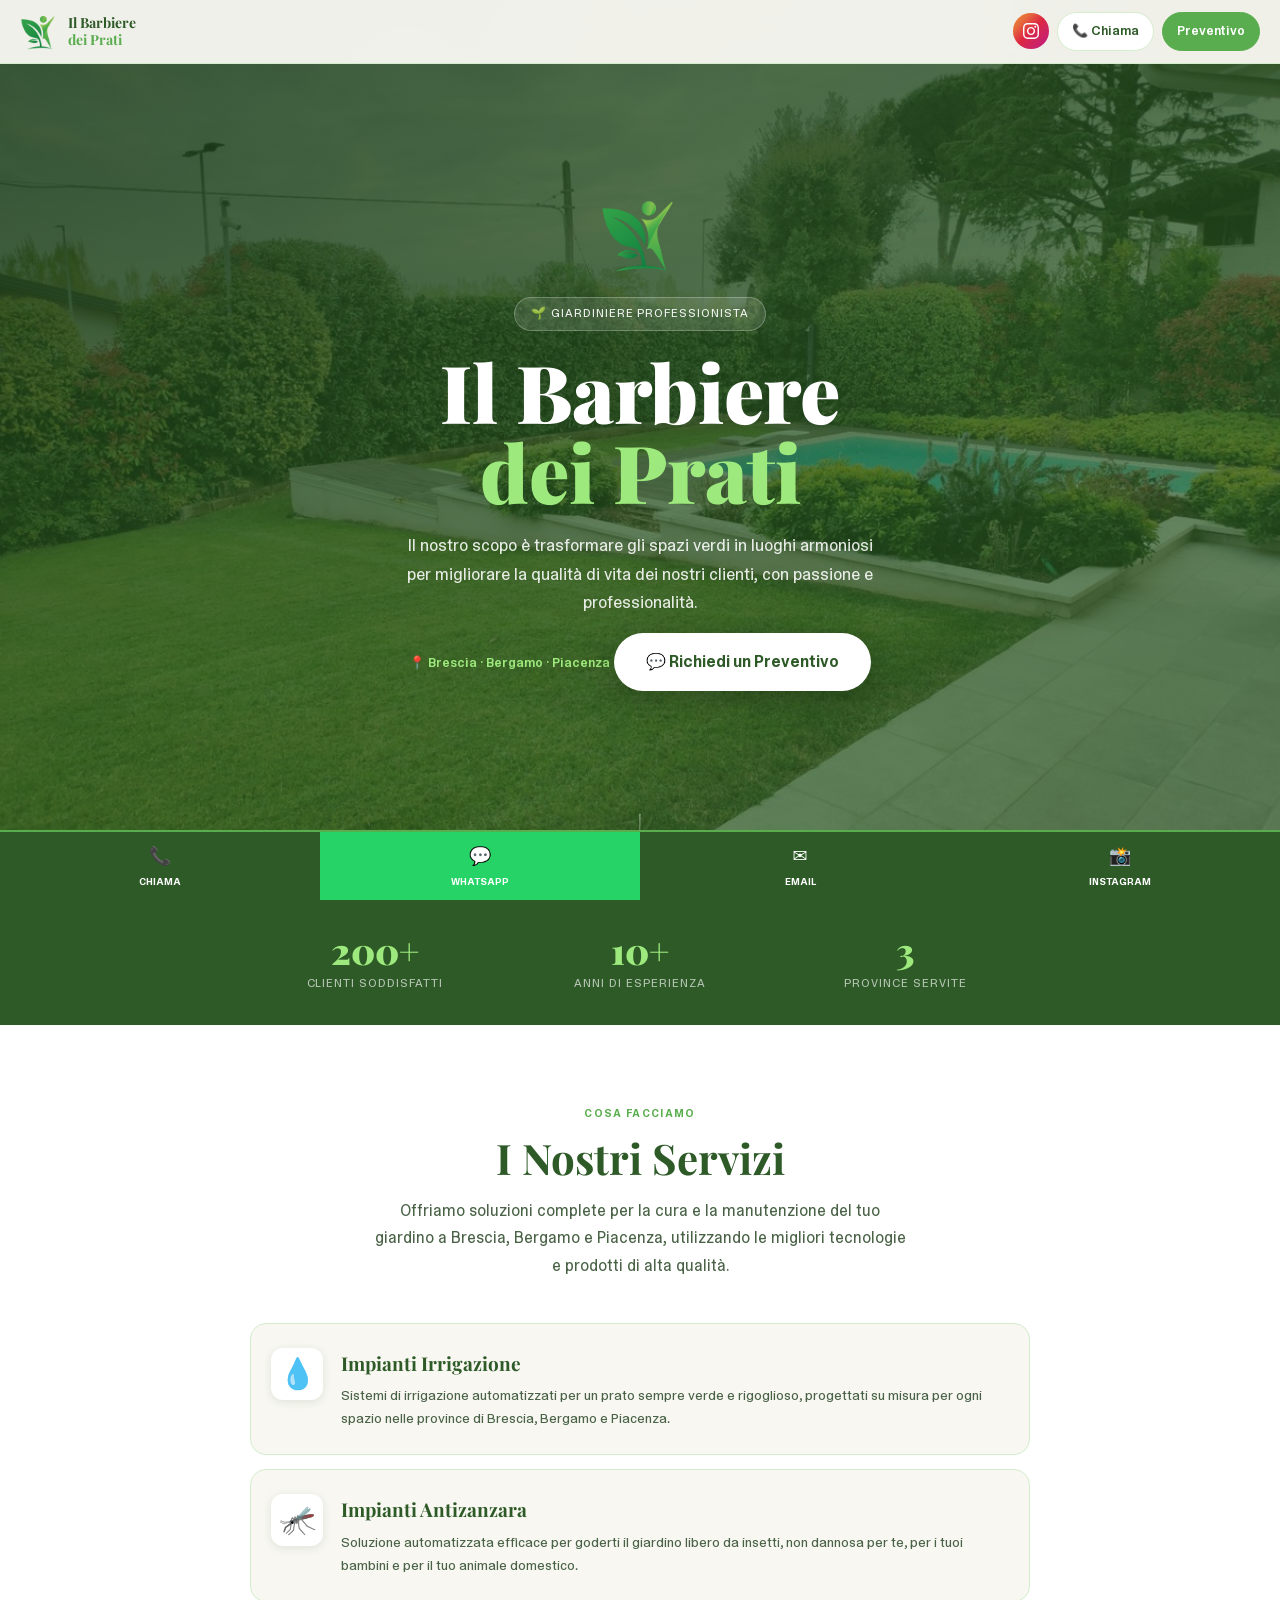
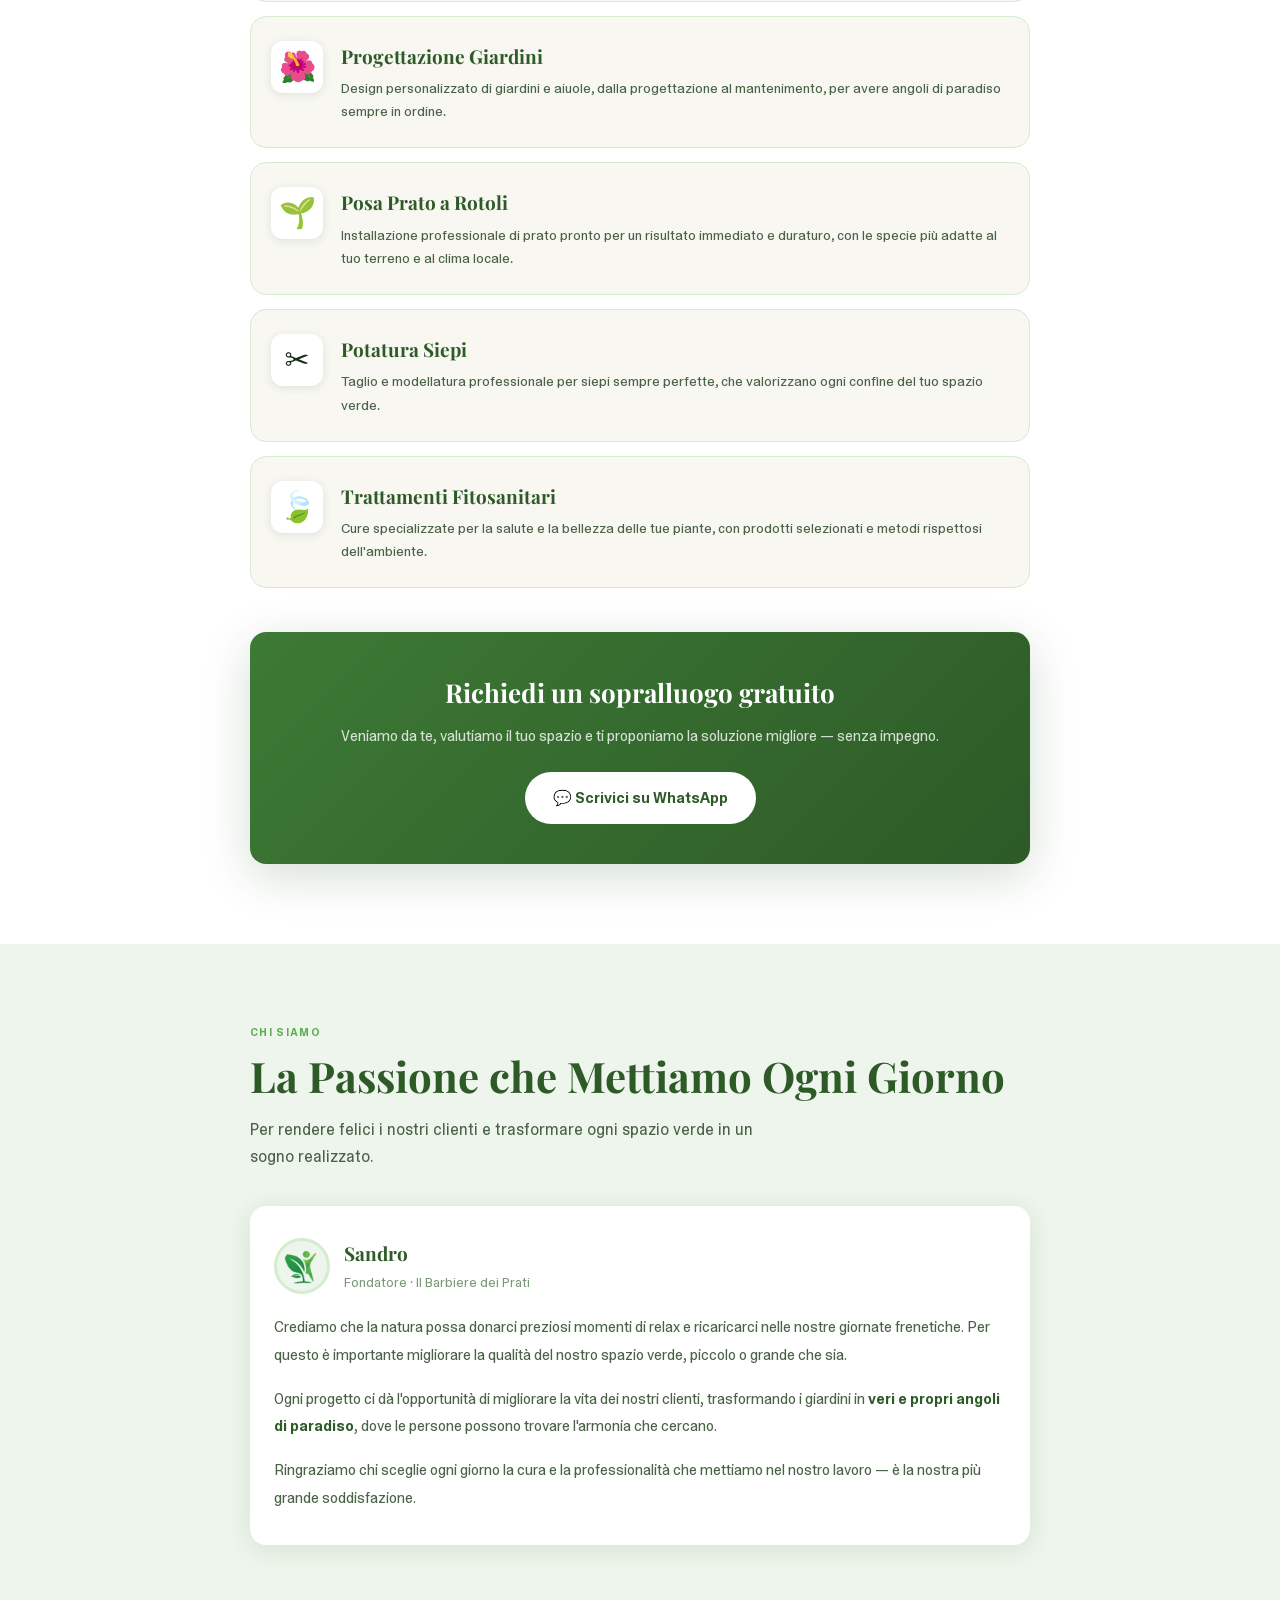
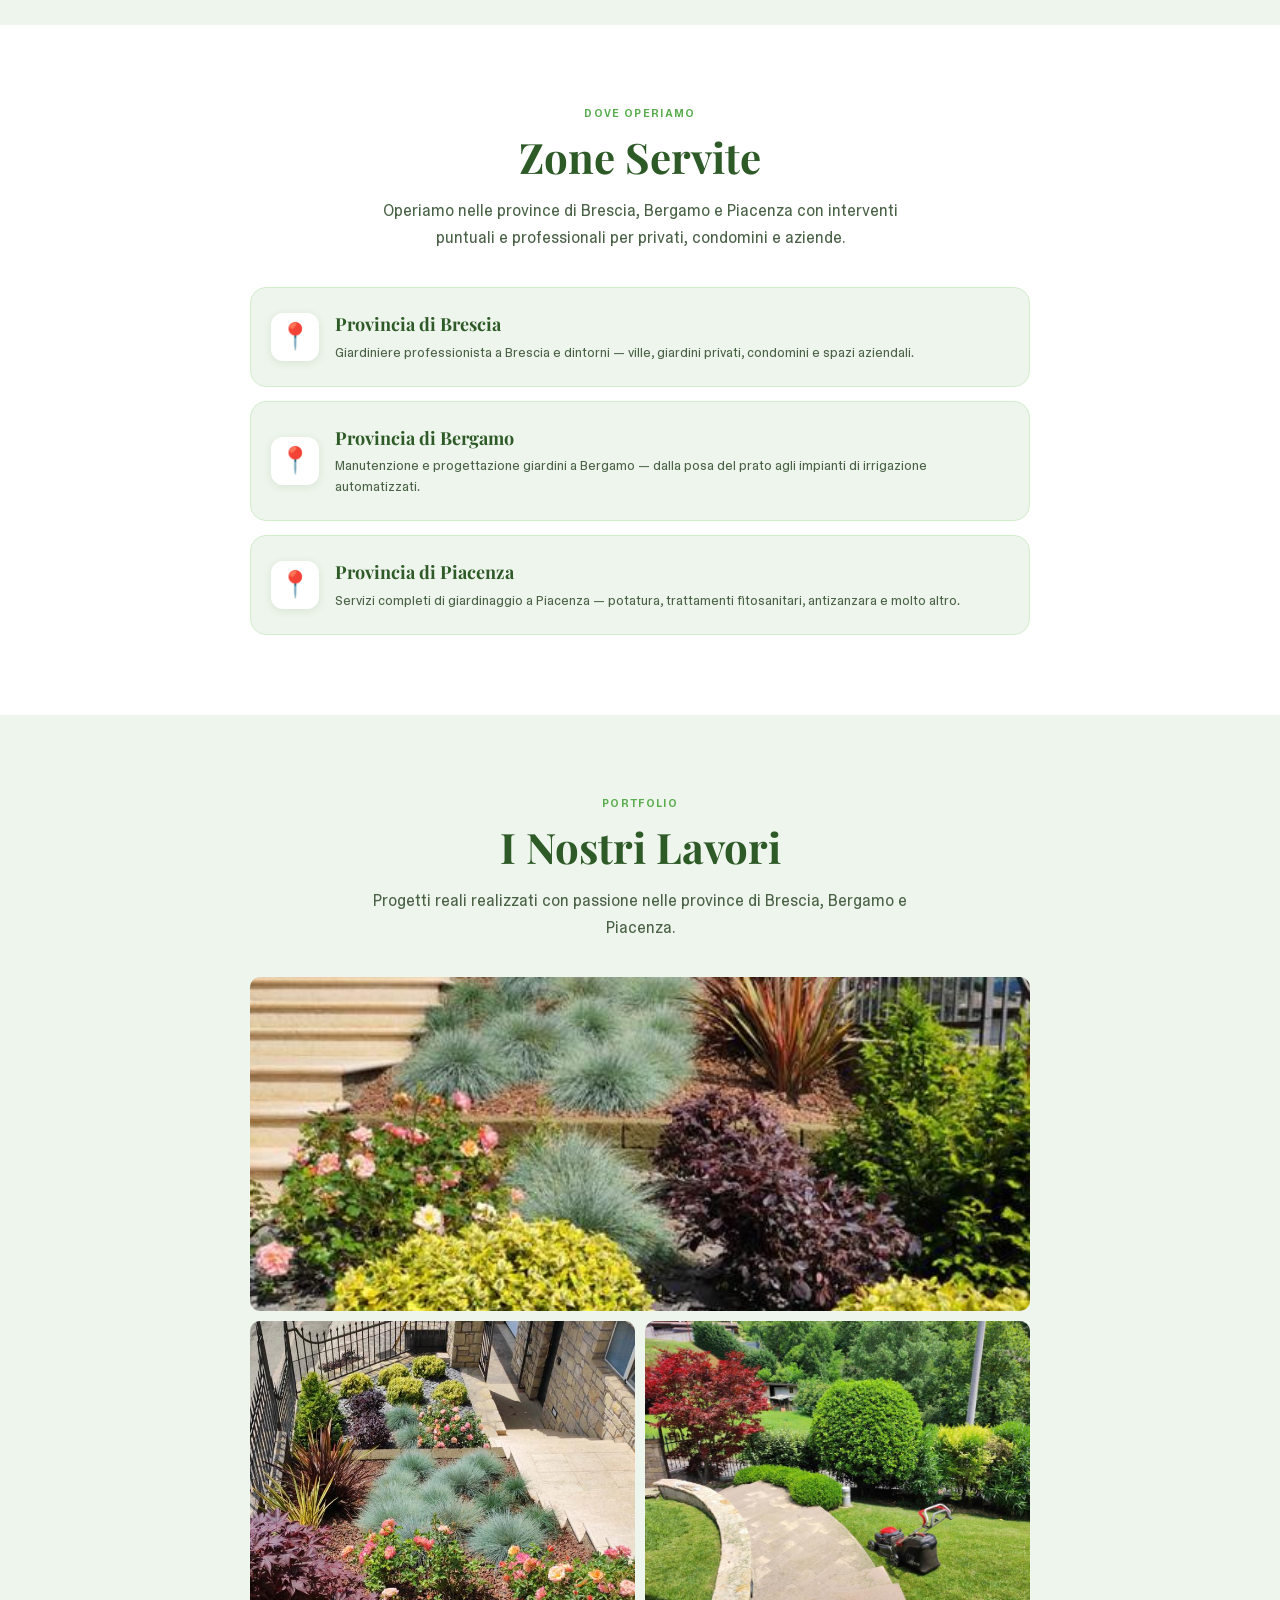
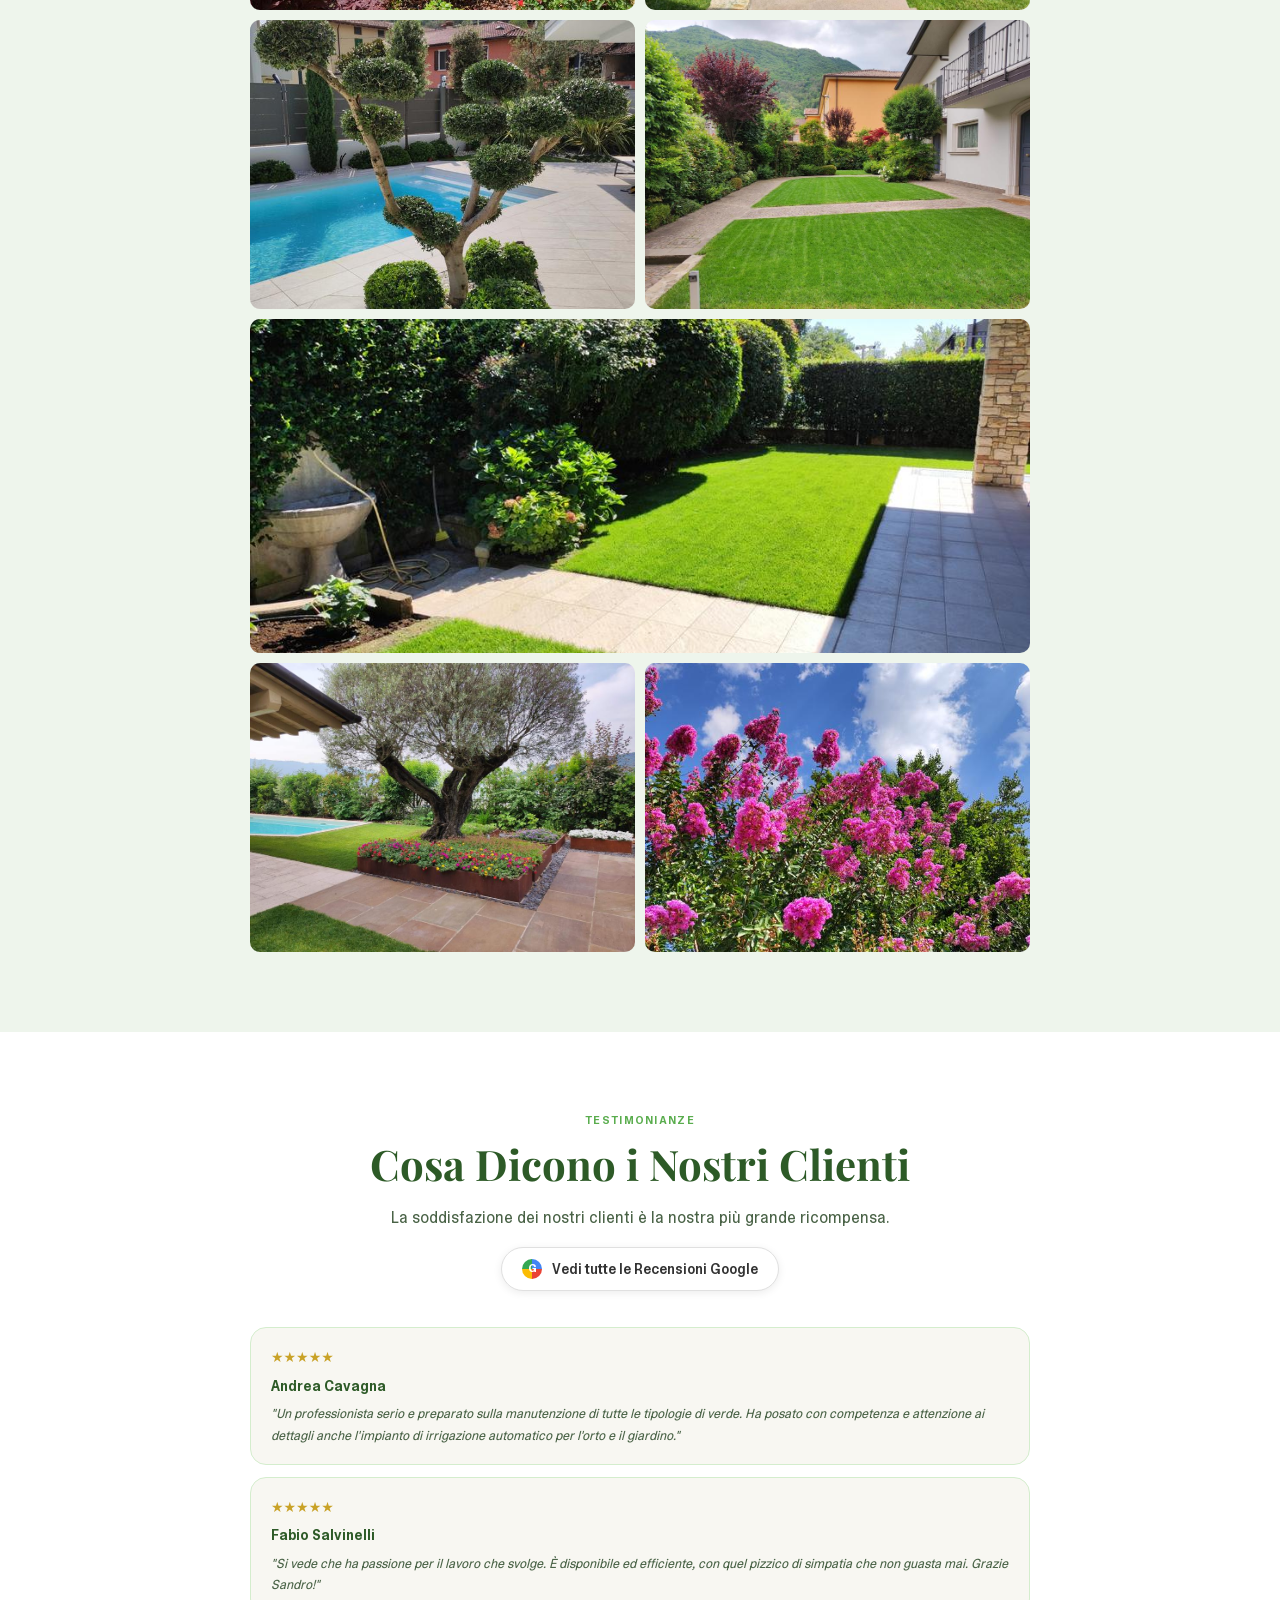
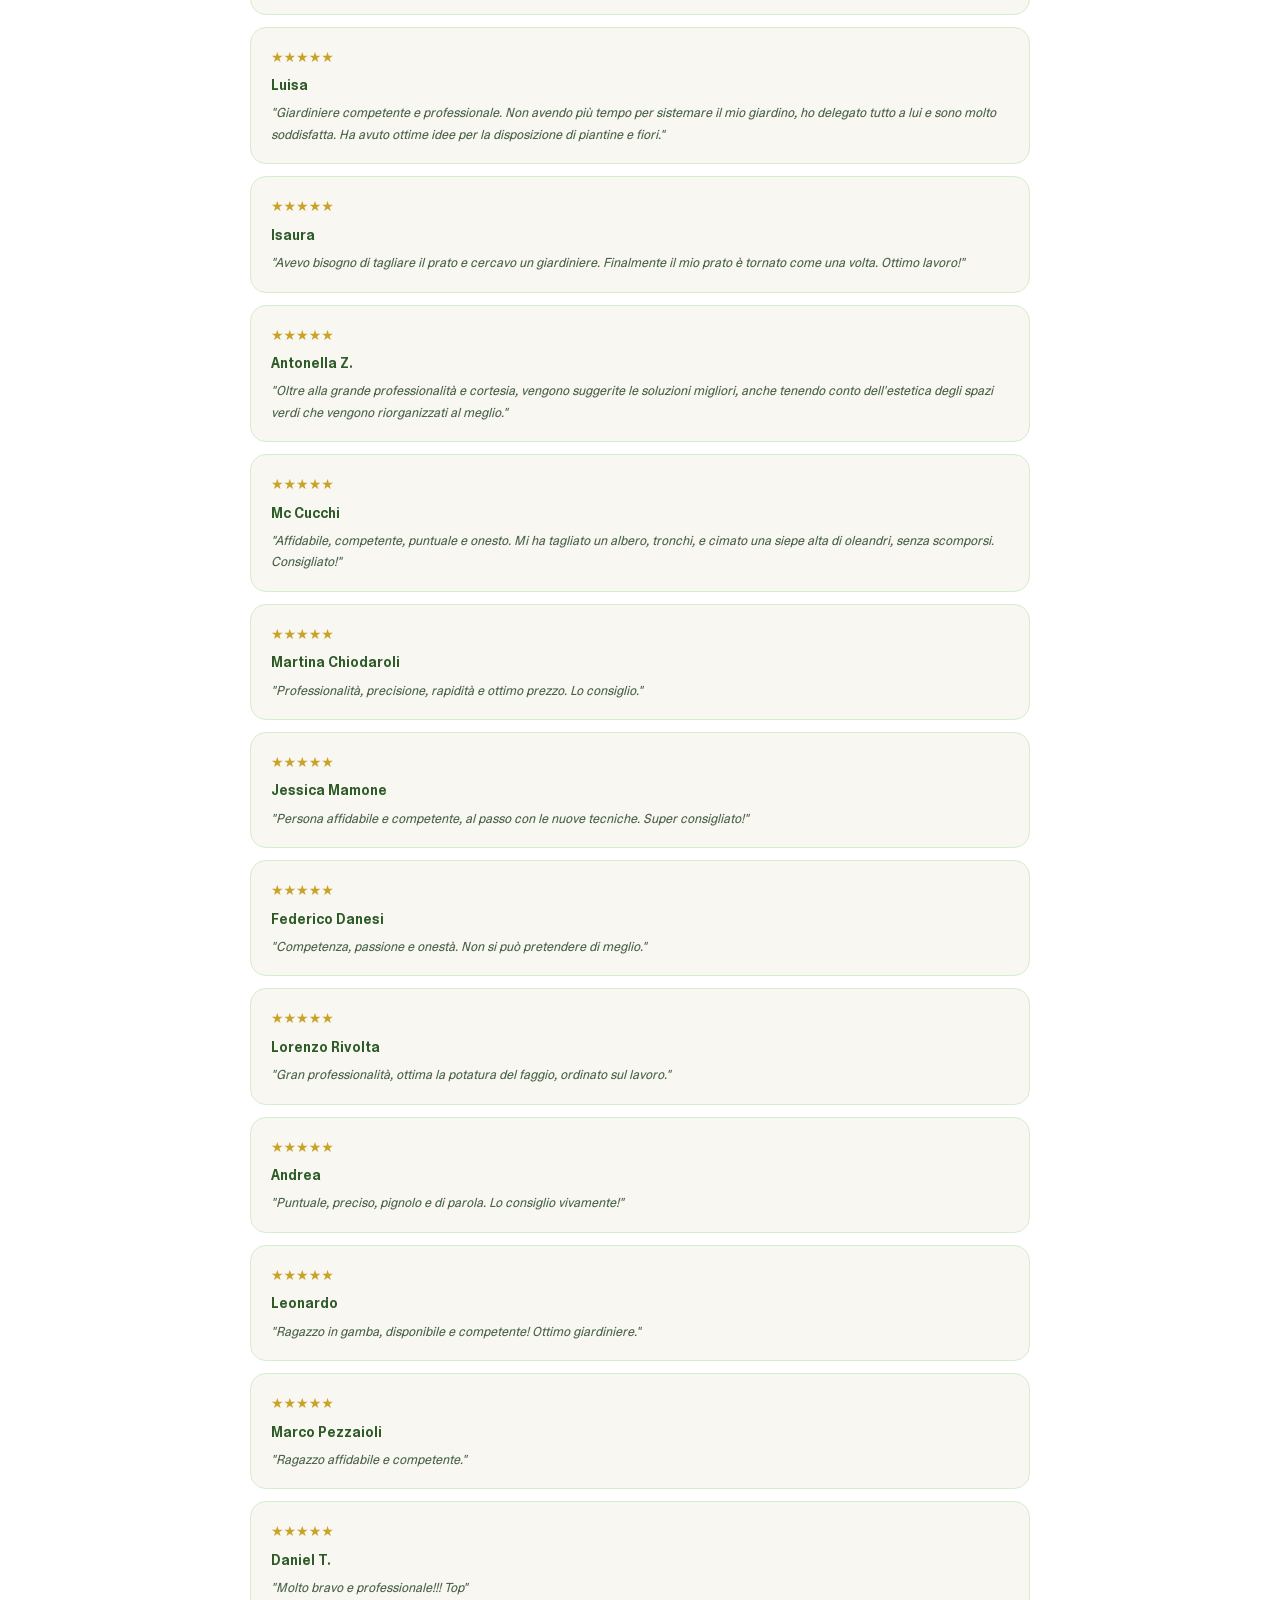
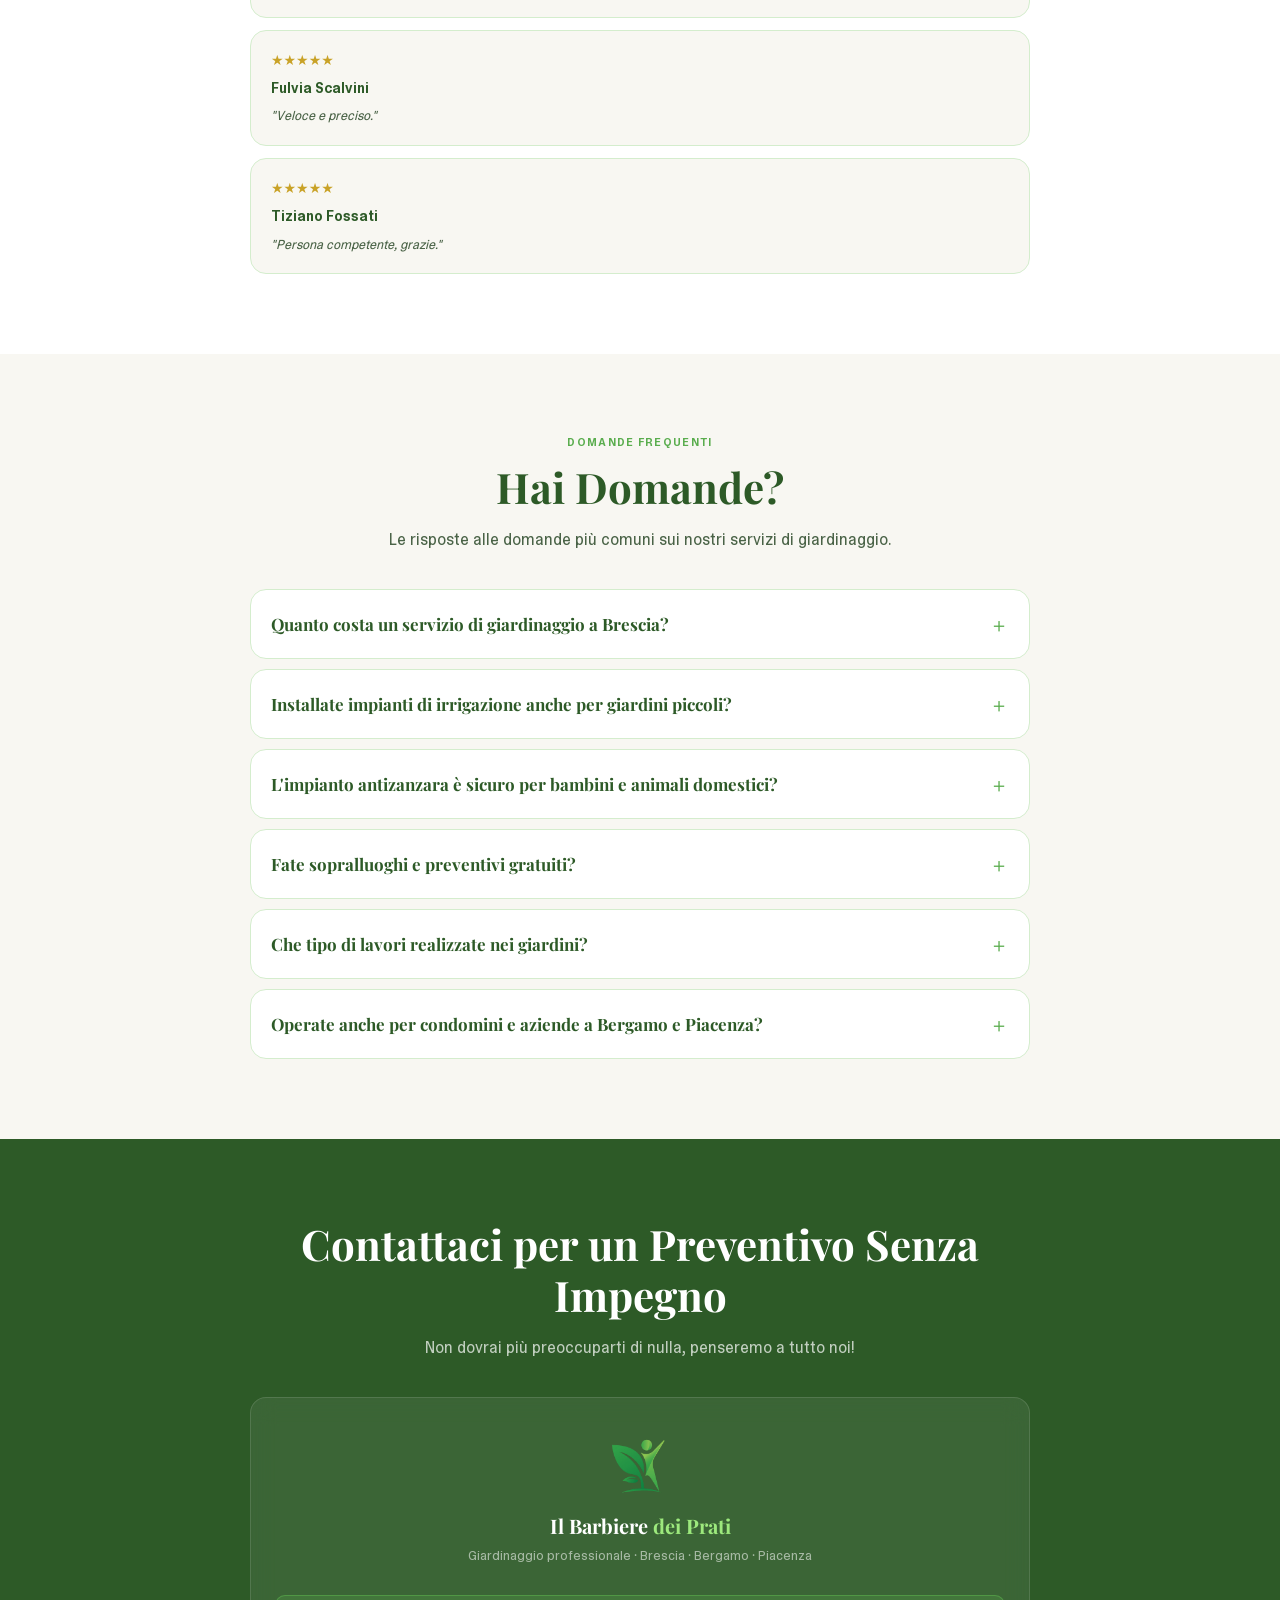
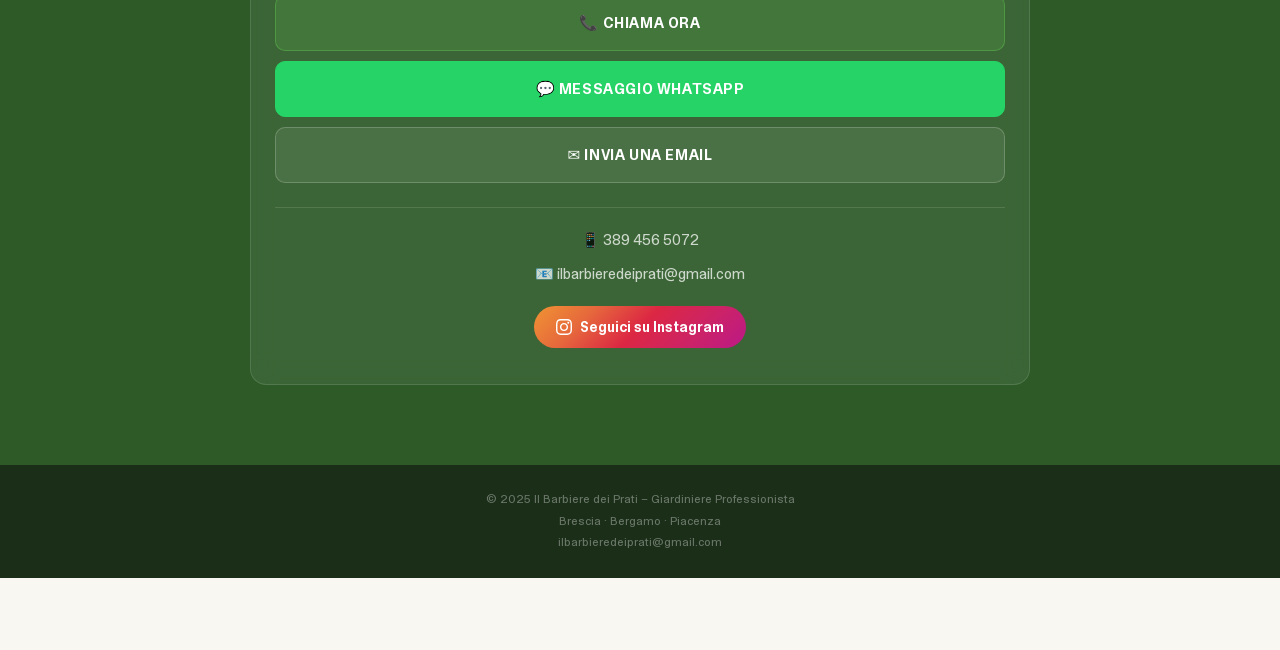
==== index.html @ a0f5371a "Fix: logo Sandro, gallery lazy load, FAQ prato a rotoli" ====
<!DOCTYPE html>
<html lang="it">
<head>
<meta charset="UTF-8"/>
<meta name="viewport" content="width=device-width,initial-scale=1.0"/>
<title>Il Barbiere dei Prati – Giardiniere Professionista Brescia, Bergamo, Piacenza</title>
<meta name="description" content="Giardiniere professionista a Brescia, Bergamo e Piacenza. Impianti irrigazione automatizzati, antizanzara, posa prato a rotoli, progettazione giardini, potatura siepi. Preventivo gratuito."/>
<meta name="robots" content="index,follow"/>
<link rel="canonical" href="https://www.ilbarbieredeiprati.it/"/>

<!-- Open Graph -->
<meta property="og:type" content="website"/>
<meta property="og:url" content="https://www.ilbarbieredeiprati.it/"/>
<meta property="og:title" content="Il Barbiere dei Prati – Giardiniere Professionista Brescia"/>
<meta property="og:description" content="Giardiniere professionista a Brescia, Bergamo e Piacenza. Impianti irrigazione, antizanzara, progettazione giardini, posa prato a rotoli, potatura siepi. Preventivo gratuito."/>
<meta property="og:image" content="https://www.ilbarbieredeiprati.it/images/hero-bg.jpg"/>
<meta property="og:image:width" content="1200"/>
<meta property="og:image:height" content="900"/>
<meta property="og:image:alt" content="Giardino curato da Il Barbiere dei Prati"/>
<meta property="og:locale" content="it_IT"/>
<meta property="og:site_name" content="Il Barbiere dei Prati"/>

<!-- Twitter Card -->
<meta name="twitter:card" content="summary_large_image"/>
<meta name="twitter:title" content="Il Barbiere dei Prati – Giardiniere Professionista Brescia"/>
<meta name="twitter:description" content="Giardiniere professionista a Brescia, Bergamo e Piacenza. Impianti irrigazione, antizanzara, progettazione giardini."/>
<meta name="twitter:image" content="https://www.ilbarbieredeiprati.it/images/hero-bg.jpg"/>

<!-- Structured Data: LocalBusiness + FAQPage -->
<script type="application/ld+json">
{
  "@context": "https://schema.org",
  "@graph": [
    {
      "@type": ["LandscapingBusiness", "LocalBusiness"],
      "@id": "https://www.ilbarbieredeiprati.it/#business",
      "name": "Il Barbiere dei Prati",
      "alternateName": "Giardiniere Professionista Brescia Bergamo Piacenza",
      "disambiguatingDescription": "Azienda di giardinaggio professionale. Il nome 'Il Barbiere dei Prati' è un gioco di parole: come un barbiere cura i capelli, Sandro cura prati e giardini. Non è un salone da barba o parrucchiere.",
      "description": "Giardiniere professionista a Brescia, Bergamo e Piacenza. Specializzati in impianti di irrigazione automatizzati, sistemi antizanzara, progettazione giardini, posa prato a rotoli, potatura siepi e trattamenti fitosanitari. Oltre 10 anni di esperienza, 200+ clienti soddisfatti.",
      "url": "https://www.ilbarbieredeiprati.it",
      "telephone": "+393894565072",
      "email": "ilbarbieredeiprati@gmail.com",
      "image": "https://www.ilbarbieredeiprati.it/images/hero-bg.jpg",
      "logo": "https://www.ilbarbieredeiprati.it/images/logo-barbiere.png",
      "priceRange": "€€",
      "founder": {
        "@type": "Person",
        "name": "Sandro"
      },
      "address": {
        "@type": "PostalAddress",
        "addressLocality": "Brescia",
        "addressRegion": "BS",
        "addressCountry": "IT"
      },
      "geo": {
        "@type": "GeoCoordinates",
        "latitude": "45.5416",
        "longitude": "10.2118"
      },
      "areaServed": [
        { "@type": "AdministrativeArea", "name": "Provincia di Brescia" },
        { "@type": "AdministrativeArea", "name": "Provincia di Bergamo" },
        { "@type": "AdministrativeArea", "name": "Provincia di Piacenza" }
      ],
      "openingHoursSpecification": [
        {
          "@type": "OpeningHoursSpecification",
          "dayOfWeek": ["Monday","Tuesday","Wednesday","Thursday","Friday"],
          "opens": "08:00",
          "closes": "18:00"
        },
        {
          "@type": "OpeningHoursSpecification",
          "dayOfWeek": ["Saturday"],
          "opens": "08:00",
          "closes": "13:00"
        }
      ],
      "hasOfferCatalog": {
        "@type": "OfferCatalog",
        "name": "Servizi di Giardinaggio",
        "itemListElement": [
          { "@type": "Offer", "itemOffered": { "@type": "Service", "name": "Impianti di Irrigazione Automatizzati", "description": "Sistemi di irrigazione automatizzati progettati su misura per ogni spazio, per un prato sempre verde e rigoglioso." } },
          { "@type": "Offer", "itemOffered": { "@type": "Service", "name": "Impianti Antizanzara", "description": "Sistemi automatizzati per eliminare le zanzare dal giardino, sicuri per bambini e animali domestici." } },
          { "@type": "Offer", "itemOffered": { "@type": "Service", "name": "Progettazione Giardini", "description": "Design personalizzato di giardini e aiuole, dalla progettazione al mantenimento." } },
          { "@type": "Offer", "itemOffered": { "@type": "Service", "name": "Posa Prato a Rotoli", "description": "Installazione professionale di prato pronto per un risultato immediato e duraturo." } },
          { "@type": "Offer", "itemOffered": { "@type": "Service", "name": "Potatura Siepi", "description": "Taglio e modellatura professionale per siepi sempre perfette che valorizzano il giardino." } },
          { "@type": "Offer", "itemOffered": { "@type": "Service", "name": "Trattamenti Fitosanitari", "description": "Cure specializzate per la salute delle piante con prodotti rispettosi dell'ambiente." } }
        ]
      },
      "aggregateRating": {
        "@type": "AggregateRating",
        "ratingValue": "5",
        "reviewCount": "16",
        "bestRating": "5",
        "worstRating": "1"
      },
      "review": [
        { "@type": "Review", "author": { "@type": "Person", "name": "Andrea Cavagna" }, "reviewRating": { "@type": "Rating", "ratingValue": "5", "bestRating": "5" }, "reviewBody": "Un professionista serio e preparato sulla manutenzione di tutte le tipologie di verde. Ha posato con competenza e attenzione ai dettagli anche l'impianto di irrigazione automatico per l'orto e il giardino." },
        { "@type": "Review", "author": { "@type": "Person", "name": "Fabio Salvinelli" }, "reviewRating": { "@type": "Rating", "ratingValue": "5", "bestRating": "5" }, "reviewBody": "Si vede che ha passione per il lavoro che svolge. È disponibile ed efficiente, con quel pizzico di simpatia che non guasta mai." },
        { "@type": "Review", "author": { "@type": "Person", "name": "Luisa" }, "reviewRating": { "@type": "Rating", "ratingValue": "5", "bestRating": "5" }, "reviewBody": "Giardiniere competente e professionale. Non avendo più tempo per sistemare il mio giardino, ho delegato tutto a lui e sono molto soddisfatta." }
      ],
      "sameAs": [
        "https://www.instagram.com/il_barbiere_dei_prati"
      ]
    },
    {
      "@type": "FAQPage",
      "mainEntity": [
        {
          "@type": "Question",
          "name": "Quanto costa un servizio di giardinaggio a Brescia?",
          "acceptedAnswer": {
            "@type": "Answer",
            "text": "Il costo dipende dal tipo di intervento e dalla dimensione dello spazio. Offriamo sempre un sopralluogo gratuito per valutare il progetto e fornire un preventivo personalizzato senza impegno. Contattateci al 389 456 5072 o su WhatsApp."
          }
        },
        {
          "@type": "Question",
          "name": "Installate impianti di irrigazione anche per giardini piccoli?",
          "acceptedAnswer": {
            "@type": "Answer",
            "text": "Sì, progettiamo impianti di irrigazione automatizzati su misura per ogni tipo di spazio, dai piccoli giardini domestici alle grandi proprietà aziendali, nelle province di Brescia, Bergamo e Piacenza."
          }
        },
        {
          "@type": "Question",
          "name": "L'impianto antizanzara è sicuro per bambini e animali domestici?",
          "acceptedAnswer": {
            "@type": "Answer",
            "text": "Assolutamente sì. Il nostro impianto antizanzara utilizza prodotti specificamente formulati per essere non nocivi per persone, bambini e animali domestici, garantendo un giardino protetto in totale sicurezza."
          }
        },
        {
          "@type": "Question",
          "name": "Fate sopralluoghi e preventivi gratuiti?",
          "acceptedAnswer": {
            "@type": "Answer",
            "text": "Sì, offriamo sopralluoghi e preventivi gratuiti senza impegno in tutte le zone che serviamo: provincia di Brescia, Bergamo e Piacenza. Contattateci su WhatsApp al 389 456 5072 o per email a ilbarbieredeiprati@gmail.com."
          }
        },
        {
          "@type": "Question",
          "name": "Che tipo di lavori realizzate nei giardini?",
          "acceptedAnswer": {
            "@type": "Answer",
            "text": "Copriamo l'intero ciclo di vita del giardino: dalla progettazione e posa del prato a rotoli, all'installazione di impianti di irrigazione automatizzati e sistemi antizanzara, fino alla manutenzione ordinaria con potatura siepi e trattamenti fitosanitari. Ogni intervento è personalizzato e seguito direttamente da Sandro, che garantisce standard di qualità elevati in ogni fase del lavoro."
          }
        },
        {
          "@type": "Question",
          "name": "Operate anche per condomini e aziende a Bergamo e Piacenza?",
          "acceptedAnswer": {
            "@type": "Answer",
            "text": "Sì, offriamo servizi di manutenzione del verde per privati, condomini, ville e aziende nelle province di Brescia, Bergamo e Piacenza. Contattaci per un preventivo personalizzato e gratuito."
          }
        }
      ]
    }
  ]
}
</script>

<!-- Preload hero image for faster LCP -->
<link rel="preload" as="image" href="images/hero-bg.jpg"/>

<link rel="preconnect" href="https://fonts.googleapis.com"/>
<link href="https://fonts.googleapis.com/css2?family=Playfair+Display:wght@700;900&display=swap" rel="stylesheet"/>
<style>
@font-face{font-family:'Camera';src:url('fonts/CameraPlainVariable.woff2') format('woff2');font-weight:100 900;font-style:normal;font-display:swap}
*,*::before,*::after{box-sizing:border-box;margin:0;padding:0}
:root{--gd:#2d5a27;--gm:#3d7a35;--gl:#5aad4e;--gp:#eef5ec;--gmt:#d4edcd;--cream:#f8f7f2;--td:#1a2e18;--tm:#4a6347;--tl:#7a9977;--gold:#c9a227;--w:#ffffff;--sh:0 4px 24px rgba(45,90,39,.12);--shl:0 12px 48px rgba(45,90,39,.2);--r:16px;--rs:10px}
html{scroll-behavior:smooth}
body{font-family:'Camera',system-ui,sans-serif;background:var(--cream);color:var(--td);line-height:1.6;overflow-x:hidden;padding-bottom:72px}
nav{position:fixed;top:0;left:0;right:0;z-index:200;background:rgba(248,247,242,.96);backdrop-filter:blur(14px);border-bottom:1px solid var(--gmt);padding:0 20px;height:64px;display:flex;align-items:center;justify-content:space-between}
.nl{display:flex;align-items:center;gap:10px;text-decoration:none}
.nl img{width:38px;height:38px;object-fit:contain}
.nl-t{font-family:'Playfair Display',serif;font-size:14px;font-weight:700;color:var(--gd);line-height:1.2}
.nl-t span{color:var(--gl)}
.na{display:flex;gap:8px;align-items:center}
.nig{display:flex;align-items:center;justify-content:center;width:36px;height:36px;border-radius:50%;background:linear-gradient(135deg,#f09433,#e6683c,#dc2743,#cc2366,#bc1888);text-decoration:none}
.nig svg{width:16px;height:16px;fill:white}
.nb{display:flex;align-items:center;gap:6px;padding:8px 14px;border-radius:50px;border:1.5px solid var(--gmt);background:var(--w);color:var(--gd);font-size:13px;font-weight:500;text-decoration:none;white-space:nowrap}
.nb:hover{background:var(--gp)}
.nb.p{background:var(--gl);border-color:var(--gl);color:var(--w)}
.nb.p:hover{background:var(--gd)}
.sb{position:fixed;bottom:0;left:0;right:0;z-index:200;background:var(--gd);display:flex;border-top:2px solid var(--gl)}
.sb a{flex:1;display:flex;flex-direction:column;align-items:center;justify-content:center;padding:10px 4px;color:var(--w);text-decoration:none;font-size:10px;font-weight:600;gap:3px}
.sb a .ic{font-size:18px}
.sb a.wa{background:#25d366}
#home{min-height:100vh;position:relative;display:flex;align-items:center;justify-content:center;text-align:center;padding:80px 24px;overflow:hidden}
.hbg{position:absolute;inset:0;background:url('images/hero-bg.jpg') center/cover no-repeat}
.hov{position:absolute;inset:0;background:linear-gradient(160deg,rgba(20,55,16,.84) 0%,rgba(35,80,28,.74) 45%,rgba(50,110,40,.58) 100%)}
.hc{position:relative;z-index:2;max-width:640px}
.hlw{margin-bottom:16px}
.hlw img{width:80px;height:80px;object-fit:contain}
.hbadge{display:inline-flex;align-items:center;gap:8px;background:rgba(255,255,255,.12);border:1px solid rgba(255,255,255,.25);border-radius:50px;padding:6px 16px;font-size:12px;color:rgba(255,255,255,.92);margin-bottom:20px;letter-spacing:.08em;text-transform:uppercase}
.ht{font-family:'Playfair Display',serif;font-size:clamp(46px,12vw,80px);font-weight:900;color:var(--w);line-height:1.0;margin-bottom:20px}
.ht .ac{color:#9de97d;display:block}
.hs{font-size:17px;color:rgba(255,255,255,.87);line-height:1.7;margin-bottom:16px;max-width:480px;margin-left:auto;margin-right:auto}
.hz{display:inline-flex;align-items:center;gap:6px;font-size:13px;color:#9de97d;margin-bottom:32px;font-weight:500}
.hcta{display:inline-flex;align-items:center;gap:10px;background:var(--w);color:var(--gd);padding:16px 32px;border-radius:50px;font-size:16px;font-weight:600;text-decoration:none;box-shadow:0 8px 32px rgba(0,0,0,.25)}
.hscr{position:absolute;bottom:28px;left:50%;transform:translateX(-50%);display:flex;flex-direction:column;align-items:center;gap:6px;color:rgba(255,255,255,.5);font-size:10px;letter-spacing:.12em;text-transform:uppercase;z-index:2}
.hscrl{width:1px;height:36px;background:linear-gradient(to bottom,rgba(255,255,255,.6),transparent);animation:pulse 2s ease-in-out infinite}
@keyframes pulse{0%,100%{opacity:.4}50%{opacity:1}}
section{padding:80px 24px}
.con{max-width:780px;margin:0 auto}
.sl{text-transform:uppercase;letter-spacing:.12em;font-size:11px;font-weight:600;color:var(--gl);margin-bottom:10px}
.st{font-family:'Playfair Display',serif;font-size:clamp(26px,6vw,42px);font-weight:700;color:var(--gd);line-height:1.2;margin-bottom:14px}
.ss{font-size:16px;color:var(--tm);line-height:1.7;max-width:540px}
.tc{text-align:center}
.tc .ss{margin:0 auto}
.statsb{background:var(--gd);padding:32px 24px}
.stg{max-width:780px;margin:0 auto;display:grid;grid-template-columns:repeat(3,1fr);gap:16px;text-align:center}
.stn{font-family:'Playfair Display',serif;font-size:36px;font-weight:900;color:#9de97d;line-height:1}
.stlb{font-size:12px;color:rgba(255,255,255,.65);margin-top:6px;text-transform:uppercase;letter-spacing:.08em}
#servizi{background:var(--w)}
.svg{display:grid;grid-template-columns:1fr;gap:14px;margin-top:44px}
.sc{background:var(--cream);border:1px solid var(--gmt);border-radius:var(--r);padding:24px 20px;display:flex;align-items:flex-start;gap:18px;transition:all .3s}
.sc:hover{transform:translateY(-4px);box-shadow:var(--shl);border-color:var(--gl);background:var(--w)}
.si{font-size:30px;flex-shrink:0;width:52px;height:52px;background:var(--w);border-radius:12px;display:flex;align-items:center;justify-content:center;box-shadow:0 2px 8px rgba(45,90,39,.12)}
.sb2 h3{font-family:'Playfair Display',serif;font-size:19px;font-weight:700;color:var(--gd);margin-bottom:6px}
.sb2 p{font-size:14px;color:var(--tm);line-height:1.65}
.mc{background:linear-gradient(135deg,var(--gm),var(--gd));border-radius:var(--r);padding:40px 28px;text-align:center;margin-top:44px;box-shadow:var(--shl)}
.mc h3{font-family:'Playfair Display',serif;font-size:26px;color:var(--w);margin-bottom:10px}
.mc p{font-size:15px;color:rgba(255,255,255,.8);margin-bottom:24px}
.mc a{display:inline-flex;align-items:center;gap:8px;background:var(--w);color:var(--gd);padding:14px 28px;border-radius:50px;font-weight:600;font-size:15px;text-decoration:none}
#chi-siamo{background:var(--gp)}
.ac2{background:var(--w);border-radius:var(--r);padding:32px 24px;box-shadow:var(--sh);margin-top:36px}
.an{display:flex;align-items:center;gap:14px;margin-bottom:20px}
.av{width:56px;height:56px;flex-shrink:0;border-radius:50%;background:var(--gl);display:flex;align-items:center;justify-content:center;font-size:26px;border:3px solid var(--gmt)}
.ant h4{font-family:'Playfair Display',serif;font-size:19px;color:var(--gd)}
.ant span{font-size:13px;color:var(--tl)}
.ac2 p{font-size:15px;color:var(--tm);line-height:1.85;margin-bottom:16px}
.ac2 p:last-child{margin-bottom:0}
.ac2 strong{color:var(--gd);font-weight:600}
#zone{background:var(--w)}
.zg{display:grid;grid-template-columns:1fr;gap:14px;margin-top:36px}
.zc{background:var(--gp);border:1px solid var(--gmt);border-radius:var(--r);padding:22px 20px;display:flex;align-items:center;gap:16px;transition:all .3s}
.zc:hover{transform:translateX(6px);border-color:var(--gl);box-shadow:var(--sh)}
.zi{font-size:26px;width:48px;height:48px;background:var(--w);border-radius:12px;display:flex;align-items:center;justify-content:center;flex-shrink:0;box-shadow:0 2px 8px rgba(45,90,39,.1)}
.zb h3{font-family:'Playfair Display',serif;font-size:18px;color:var(--gd);margin-bottom:4px}
.zb p{font-size:13px;color:var(--tm)}
#lavori{background:var(--gp)}
.gg{display:grid;grid-template-columns:1fr 1fr;gap:10px;margin-top:36px}
.gi{border-radius:var(--rs);overflow:hidden;aspect-ratio:4/3;background:var(--gmt)}
.gi img{width:100%;height:100%;object-fit:cover;transition:transform .5s ease;display:block}
.gi:hover img{transform:scale(1.07)}
.gi.w{grid-column:span 2;aspect-ratio:21/9}
#recensioni{background:var(--w)}
.rt{text-align:center;margin-bottom:36px}
.gb{display:inline-flex;align-items:center;gap:10px;background:var(--w);border:1.5px solid #e0e0e0;border-radius:50px;padding:10px 20px;font-size:14px;font-weight:500;color:#333;text-decoration:none;box-shadow:0 2px 8px rgba(0,0,0,.08);margin-top:16px}
.gg2{width:20px;height:20px;border-radius:50%;background:conic-gradient(#4285F4 0 25%,#EA4335 25% 50%,#FBBC04 50% 75%,#34A853 75%);display:flex;align-items:center;justify-content:center;color:white;font-size:11px;font-weight:700}
.rl{display:flex;flex-direction:column;gap:12px}
.rc{background:var(--cream);border:1px solid var(--gmt);border-radius:var(--r);padding:18px 20px}
.rs{color:var(--gold);font-size:14px;margin-bottom:6px}
.rn{font-weight:600;color:var(--gd);font-size:14px;margin-bottom:6px}
.rx{font-size:13px;color:var(--tm);line-height:1.65;font-style:italic}
#faq{background:var(--cream)}
.fql{margin-top:36px;display:flex;flex-direction:column;gap:10px}
.fq{background:var(--w);border:1px solid var(--gmt);border-radius:var(--r);overflow:hidden}
.fq summary{padding:18px 20px;font-family:'Playfair Display',serif;font-size:17px;font-weight:700;color:var(--gd);cursor:pointer;list-style:none;display:flex;justify-content:space-between;align-items:center;gap:12px}
.fq summary::-webkit-details-marker{display:none}
.fq summary::after{content:'＋';font-size:20px;font-weight:400;color:var(--gl);flex-shrink:0}
.fq[open] summary::after{content:'－'}
.fq .fa{padding:0 20px 20px;font-size:14px;color:var(--tm);line-height:1.75}
#contatti{background:var(--gd);position:relative;overflow:hidden}
#contatti .st{color:var(--w)}
#contatti .ss{color:rgba(255,255,255,.7)}
.cc{background:rgba(255,255,255,.07);backdrop-filter:blur(12px);border:1px solid rgba(255,255,255,.12);border-radius:var(--r);padding:36px 24px;margin-top:36px;text-align:center}
.cli{width:60px;height:60px;object-fit:contain;margin-bottom:8px}
.cl{font-family:'Playfair Display',serif;font-size:20px;font-weight:700;color:var(--w);margin-bottom:4px}
.cl span{color:#9de97d}
.ct{font-size:13px;color:rgba(255,255,255,.55);margin-bottom:28px}
.cbs{display:flex;flex-direction:column;gap:10px;margin-bottom:24px}
.cb{display:flex;align-items:center;justify-content:center;gap:10px;padding:15px 20px;border-radius:var(--rs);border:1.5px solid rgba(255,255,255,.2);background:rgba(255,255,255,.08);color:var(--w);font-size:15px;font-weight:600;text-decoration:none;letter-spacing:.04em}
.cb.call{background:rgba(90,173,78,.25);border-color:rgba(90,173,78,.6)}
.cb.wa2{background:#25d366;border-color:#25d366}
.cd{border:none;border-top:1px solid rgba(255,255,255,.12);margin:20px 0}
.ci{display:flex;flex-direction:column;gap:10px}
.ci a{color:rgba(255,255,255,.75);text-decoration:none;font-size:15px}
.cso{margin-top:20px;display:flex;justify-content:center}
.cso a{display:inline-flex;align-items:center;gap:8px;background:linear-gradient(135deg,#f09433,#e6683c,#dc2743,#cc2366,#bc1888);color:white;padding:10px 22px;border-radius:50px;text-decoration:none;font-size:14px;font-weight:600}
footer{background:var(--td);padding:24px;text-align:center}
footer p{font-size:12px;color:rgba(255,255,255,.35);line-height:1.8}
footer a{color:rgba(255,255,255,.35);text-decoration:none}
@media(max-width:400px){nav{padding:0 12px}.nl-t{display:none}section{padding:60px 16px}}
</style>
</head>
<body>

<nav>
  <a href="#home" class="nl">
    <img src="images/logo-barbiere.png" width="38" height="38" alt="Logo Il Barbiere dei Prati"/>
    <div class="nl-t">Il Barbiere<br><span>dei Prati</span></div>
  </a>
  <div class="na">
    <a href="https://www.instagram.com/il_barbiere_dei_prati?igsh=NGYzZjZsdzBpZDFh" target="_blank" rel="noopener" class="nig" aria-label="Instagram Il Barbiere dei Prati">
      <svg viewBox="0 0 24 24" aria-hidden="true"><path d="M12 2.163c3.204 0 3.584.012 4.85.07 3.252.148 4.771 1.691 4.919 4.919.058 1.265.069 1.645.069 4.849 0 3.205-.012 3.584-.069 4.849-.149 3.225-1.664 4.771-4.919 4.919-1.266.058-1.644.07-4.85.07-3.204 0-3.584-.012-4.849-.07-3.26-.149-4.771-1.699-4.919-4.92-.058-1.265-.07-1.644-.07-4.849 0-3.204.013-3.583.07-4.849.149-3.227 1.664-4.771 4.919-4.919 1.266-.057 1.645-.069 4.849-.069zm0-2.163c-3.259 0-3.667.014-4.947.072-4.358.2-6.78 2.618-6.98 6.98-.059 1.281-.073 1.689-.073 4.948 0 3.259.014 3.668.072 4.948.2 4.358 2.618 6.78 6.98 6.98 1.281.058 1.689.072 4.948.072 3.259 0 3.668-.014 4.948-.072 4.354-.2 6.782-2.618 6.979-6.98.059-1.28.073-1.689.073-4.948 0-3.259-.014-3.667-.072-4.947-.196-4.354-2.617-6.78-6.979-6.98-1.281-.059-1.69-.073-4.949-.073zm0 5.838c-3.403 0-6.162 2.759-6.162 6.162s2.759 6.163 6.162 6.163 6.162-2.759 6.162-6.163c0-3.403-2.759-6.162-6.162-6.162zm0 10.162c-2.209 0-4-1.79-4-4 0-2.209 1.791-4 4-4s4 1.791 4 4c0 2.21-1.791 4-4 4zm6.406-11.845c-.796 0-1.441.645-1.441 1.44s.645 1.44 1.441 1.44c.795 0 1.439-.645 1.439-1.44s-.644-1.44-1.439-1.44z"/></svg>
    </a>
    <a href="tel:+393894565072" class="nb">📞 Chiama</a>
    <a href="#contatti" class="nb p">Preventivo</a>
  </div>
</nav>

<div class="sb" role="navigation" aria-label="Contatti rapidi">
  <a href="tel:+393894565072"><span class="ic" aria-hidden="true">📞</span>CHIAMA</a>
  <a href="https://wa.me/393894565072" target="_blank" rel="noopener" class="wa"><span class="ic" aria-hidden="true">💬</span>WHATSAPP</a>
  <a href="mailto:ilbarbieredeiprati@gmail.com"><span class="ic" aria-hidden="true">✉️</span>EMAIL</a>
  <a href="https://www.instagram.com/il_barbiere_dei_prati?igsh=NGYzZjZsdzBpZDFh" target="_blank" rel="noopener"><span class="ic" aria-hidden="true">📸</span>INSTAGRAM</a>
</div>

<section id="home">
  <div class="hbg" role="img" aria-label="Giardino curato da Il Barbiere dei Prati"></div>
  <div class="hov"></div>
  <div class="hc">
    <div class="hlw">
      <img src="images/logo-barbiere.png" width="80" height="80" alt="Il Barbiere dei Prati logo"/>
    </div>
    <div class="hbadge">🌱 Giardiniere Professionista</div>
    <h1 class="ht">Il Barbiere<span class="ac">dei Prati</span></h1>
    <p class="hs">Il nostro scopo è trasformare gli spazi verdi in luoghi armoniosi per migliorare la qualità di vita dei nostri clienti, con passione e professionalità.</p>
    <div class="hz">📍 Brescia · Bergamo · Piacenza</div>
    <a href="https://wa.me/393894565072" target="_blank" rel="noopener" class="hcta">💬 Richiedi un Preventivo</a>
  </div>
  <div class="hscr" aria-hidden="true"><div class="hscrl"></div>scopri</div>
</section>

<div class="statsb" aria-label="Numeri chiave">
  <div class="stg">
    <div><div class="stn">200+</div><div class="stlb">Clienti Soddisfatti</div></div>
    <div><div class="stn">10+</div><div class="stlb">Anni di Esperienza</div></div>
    <div><div class="stn">3</div><div class="stlb">Province Servite</div></div>
  </div>
</div>

<section id="servizi">
  <div class="con">
    <div class="tc">
      <div class="sl">Cosa facciamo</div>
      <h2 class="st">I Nostri Servizi</h2>
      <p class="ss">Offriamo soluzioni complete per la cura e la manutenzione del tuo giardino a Brescia, Bergamo e Piacenza, utilizzando le migliori tecnologie e prodotti di alta qualità.</p>
    </div>
    <div class="svg">
      <div class="sc"><div class="si" aria-hidden="true">💧</div><div class="sb2"><h3>Impianti Irrigazione</h3><p>Sistemi di irrigazione automatizzati per un prato sempre verde e rigoglioso, progettati su misura per ogni spazio nelle province di Brescia, Bergamo e Piacenza.</p></div></div>
      <div class="sc"><div class="si" aria-hidden="true">🦟</div><div class="sb2"><h3>Impianti Antizanzara</h3><p>Soluzione automatizzata efficace per goderti il giardino libero da insetti, non dannosa per te, per i tuoi bambini e per il tuo animale domestico.</p></div></div>
      <div class="sc"><div class="si" aria-hidden="true">🌺</div><div class="sb2"><h3>Progettazione Giardini</h3><p>Design personalizzato di giardini e aiuole, dalla progettazione al mantenimento, per avere angoli di paradiso sempre in ordine.</p></div></div>
      <div class="sc"><div class="si" aria-hidden="true">🌱</div><div class="sb2"><h3>Posa Prato a Rotoli</h3><p>Installazione professionale di prato pronto per un risultato immediato e duraturo, con le specie più adatte al tuo terreno e al clima locale.</p></div></div>
      <div class="sc"><div class="si" aria-hidden="true">✂️</div><div class="sb2"><h3>Potatura Siepi</h3><p>Taglio e modellatura professionale per siepi sempre perfette, che valorizzano ogni confine del tuo spazio verde.</p></div></div>
      <div class="sc"><div class="si" aria-hidden="true">🍃</div><div class="sb2"><h3>Trattamenti Fitosanitari</h3><p>Cure specializzate per la salute e la bellezza delle tue piante, con prodotti selezionati e metodi rispettosi dell'ambiente.</p></div></div>
    </div>
    <div class="mc">
      <h3>Richiedi un sopralluogo gratuito</h3>
      <p>Veniamo da te, valutiamo il tuo spazio e ti proponiamo la soluzione migliore — senza impegno.</p>
      <a href="https://wa.me/393894565072" target="_blank" rel="noopener">💬 Scrivici su WhatsApp</a>
    </div>
  </div>
</section>

<section id="chi-siamo">
  <div class="con">
    <div class="sl">Chi siamo</div>
    <h2 class="st">La Passione che Mettiamo Ogni Giorno</h2>
    <p class="ss">Per rendere felici i nostri clienti e trasformare ogni spazio verde in un sogno realizzato.</p>
    <div class="ac2">
      <div class="an">
        <img src="images/logo-barbiere.png" width="56" height="56" alt="Il Barbiere dei Prati" style="border-radius:50%;object-fit:contain;background:var(--gp);padding:6px;border:3px solid var(--gmt);flex-shrink:0"/>
        <div class="ant">
          <h4>Sandro</h4>
          <span>Fondatore · Il Barbiere dei Prati</span>
        </div>
      </div>
      <p>Crediamo che la natura possa donarci preziosi momenti di relax e ricaricarci nelle nostre giornate frenetiche. Per questo è importante migliorare la qualità del nostro spazio verde, piccolo o grande che sia.</p>
      <p>Ogni progetto ci dà l'opportunità di migliorare la vita dei nostri clienti, trasformando i giardini in <strong>veri e propri angoli di paradiso</strong>, dove le persone possono trovare l'armonia che cercano.</p>
      <p>Ringraziamo chi sceglie ogni giorno la cura e la professionalità che mettiamo nel nostro lavoro — è la nostra più grande soddisfazione.</p>
    </div>
  </div>
</section>

<section id="zone">
  <div class="con">
    <div class="tc">
      <div class="sl">Dove operiamo</div>
      <h2 class="st">Zone Servite</h2>
      <p class="ss">Operiamo nelle province di Brescia, Bergamo e Piacenza con interventi puntuali e professionali per privati, condomini e aziende.</p>
    </div>
    <div class="zg">
      <div class="zc"><div class="zi" aria-hidden="true">📍</div><div class="zb"><h3>Provincia di Brescia</h3><p>Giardiniere professionista a Brescia e dintorni — ville, giardini privati, condomini e spazi aziendali.</p></div></div>
      <div class="zc"><div class="zi" aria-hidden="true">📍</div><div class="zb"><h3>Provincia di Bergamo</h3><p>Manutenzione e progettazione giardini a Bergamo — dalla posa del prato agli impianti di irrigazione automatizzati.</p></div></div>
      <div class="zc"><div class="zi" aria-hidden="true">📍</div><div class="zb"><h3>Provincia di Piacenza</h3><p>Servizi completi di giardinaggio a Piacenza — potatura, trattamenti fitosanitari, antizanzara e molto altro.</p></div></div>
    </div>
  </div>
</section>

<section id="lavori">
  <div class="con">
    <div class="tc">
      <div class="sl">Portfolio</div>
      <h2 class="st">I Nostri Lavori</h2>
      <p class="ss">Progetti reali realizzati con passione nelle province di Brescia, Bergamo e Piacenza.</p>
    </div>
    <div class="gg">
      <div class="gi w"><img src="images/gallery-wide-1.jpg" width="780" height="333" alt="Progettazione giardino con rose e arbusti ornamentali a Brescia"/></div>
      <div class="gi"><img src="images/gallery-2.jpg" loading="lazy" width="380" height="285" alt="Giardino terrazzato con fiori colorati"/></div>
      <div class="gi"><img src="images/gallery-3.jpg" loading="lazy" width="380" height="285" alt="Prato curato con piscina e siepi tonde"/></div>
      <div class="gi"><img src="images/gallery-4.jpg" loading="lazy" width="380" height="285" alt="Giardino con piscina e siepi potate professionalmente"/></div>
      <div class="gi"><img src="images/gallery-5.jpg" loading="lazy" width="380" height="285" alt="Prato rigoglioso con giardino panoramico"/></div>
      <div class="gi w"><img src="images/gallery-wide-2.jpg" loading="lazy" width="780" height="333" alt="Prato a rotoli con siepi curate a Bergamo"/></div>
      <div class="gi"><img src="images/gallery-6.jpg" loading="lazy" width="380" height="285" alt="Potatura scultorea con piscina"/></div>
      <div class="gi"><img src="images/gallery-7.jpg" loading="lazy" width="380" height="285" alt="Manutenzione prato con siepe sferica"/></div>
    </div>
  </div>
</section>

<section id="recensioni">
  <div class="con">
    <div class="rt">
      <div class="sl">Testimonianze</div>
      <h2 class="st">Cosa Dicono i Nostri Clienti</h2>
      <p class="ss" style="margin:0 auto">La soddisfazione dei nostri clienti è la nostra più grande ricompensa.</p>
      <a href="https://www.google.com/maps/search/Il+Barbiere+dei+Prati+Brescia" target="_blank" rel="noopener" class="gb"><div class="gg2" aria-hidden="true">G</div>Vedi tutte le Recensioni Google</a>
    </div>
    <div class="rl">
      <div class="rc"><div class="rs" aria-label="5 stelle su 5">★★★★★</div><div class="rn">Andrea Cavagna</div><p class="rx">"Un professionista serio e preparato sulla manutenzione di tutte le tipologie di verde. Ha posato con competenza e attenzione ai dettagli anche l'impianto di irrigazione automatico per l'orto e il giardino."</p></div>
      <div class="rc"><div class="rs" aria-label="5 stelle su 5">★★★★★</div><div class="rn">Fabio Salvinelli</div><p class="rx">"Si vede che ha passione per il lavoro che svolge. È disponibile ed efficiente, con quel pizzico di simpatia che non guasta mai. Grazie Sandro!"</p></div>
      <div class="rc"><div class="rs" aria-label="5 stelle su 5">★★★★★</div><div class="rn">Luisa</div><p class="rx">"Giardiniere competente e professionale. Non avendo più tempo per sistemare il mio giardino, ho delegato tutto a lui e sono molto soddisfatta. Ha avuto ottime idee per la disposizione di piantine e fiori."</p></div>
      <div class="rc"><div class="rs" aria-label="5 stelle su 5">★★★★★</div><div class="rn">Isaura</div><p class="rx">"Avevo bisogno di tagliare il prato e cercavo un giardiniere. Finalmente il mio prato è tornato come una volta. Ottimo lavoro!"</p></div>
      <div class="rc"><div class="rs" aria-label="5 stelle su 5">★★★★★</div><div class="rn">Antonella Z.</div><p class="rx">"Oltre alla grande professionalità e cortesia, vengono suggerite le soluzioni migliori, anche tenendo conto dell'estetica degli spazi verdi che vengono riorganizzati al meglio."</p></div>
      <div class="rc"><div class="rs" aria-label="5 stelle su 5">★★★★★</div><div class="rn">Mc Cucchi</div><p class="rx">"Affidabile, competente, puntuale e onesto. Mi ha tagliato un albero, tronchi, e cimato una siepe alta di oleandri, senza scomporsi. Consigliato!"</p></div>
      <div class="rc"><div class="rs" aria-label="5 stelle su 5">★★★★★</div><div class="rn">Martina Chiodaroli</div><p class="rx">"Professionalità, precisione, rapidità e ottimo prezzo. Lo consiglio."</p></div>
      <div class="rc"><div class="rs" aria-label="5 stelle su 5">★★★★★</div><div class="rn">Jessica Mamone</div><p class="rx">"Persona affidabile e competente, al passo con le nuove tecniche. Super consigliato!"</p></div>
      <div class="rc"><div class="rs" aria-label="5 stelle su 5">★★★★★</div><div class="rn">Federico Danesi</div><p class="rx">"Competenza, passione e onestà. Non si può pretendere di meglio."</p></div>
      <div class="rc"><div class="rs" aria-label="5 stelle su 5">★★★★★</div><div class="rn">Lorenzo Rivolta</div><p class="rx">"Gran professionalità, ottima la potatura del faggio, ordinato sul lavoro."</p></div>
      <div class="rc"><div class="rs" aria-label="5 stelle su 5">★★★★★</div><div class="rn">Andrea</div><p class="rx">"Puntuale, preciso, pignolo e di parola. Lo consiglio vivamente!"</p></div>
      <div class="rc"><div class="rs" aria-label="5 stelle su 5">★★★★★</div><div class="rn">Leonardo</div><p class="rx">"Ragazzo in gamba, disponibile e competente! Ottimo giardiniere."</p></div>
      <div class="rc"><div class="rs" aria-label="5 stelle su 5">★★★★★</div><div class="rn">Marco Pezzaioli</div><p class="rx">"Ragazzo affidabile e competente."</p></div>
      <div class="rc"><div class="rs" aria-label="5 stelle su 5">★★★★★</div><div class="rn">Daniel T.</div><p class="rx">"Molto bravo e professionale!!! Top"</p></div>
      <div class="rc"><div class="rs" aria-label="5 stelle su 5">★★★★★</div><div class="rn">Fulvia Scalvini</div><p class="rx">"Veloce e preciso."</p></div>
      <div class="rc"><div class="rs" aria-label="5 stelle su 5">★★★★★</div><div class="rn">Tiziano Fossati</div><p class="rx">"Persona competente, grazie."</p></div>
    </div>
  </div>
</section>

<section id="faq">
  <div class="con">
    <div class="tc">
      <div class="sl">Domande frequenti</div>
      <h2 class="st">Hai Domande?</h2>
      <p class="ss" style="margin:0 auto">Le risposte alle domande più comuni sui nostri servizi di giardinaggio.</p>
    </div>
    <div class="fql">
      <details class="fq">
        <summary>Quanto costa un servizio di giardinaggio a Brescia?</summary>
        <p class="fa">Il costo dipende dal tipo di intervento e dalla dimensione dello spazio. Offriamo sempre un sopralluogo gratuito per valutare il progetto e fornire un preventivo personalizzato senza impegno. Contattateci al <a href="tel:+393894565072">389 456 5072</a> o su WhatsApp.</p>
      </details>
      <details class="fq">
        <summary>Installate impianti di irrigazione anche per giardini piccoli?</summary>
        <p class="fa">Sì, progettiamo impianti di irrigazione automatizzati su misura per ogni tipo di spazio, dai piccoli giardini domestici alle grandi proprietà aziendali, nelle province di Brescia, Bergamo e Piacenza.</p>
      </details>
      <details class="fq">
        <summary>L'impianto antizanzara è sicuro per bambini e animali domestici?</summary>
        <p class="fa">Assolutamente sì. Il nostro impianto antizanzara utilizza prodotti specificamente formulati per essere non nocivi per persone, bambini e animali domestici, garantendo un giardino protetto in totale sicurezza.</p>
      </details>
      <details class="fq">
        <summary>Fate sopralluoghi e preventivi gratuiti?</summary>
        <p class="fa">Sì, offriamo sopralluoghi e preventivi gratuiti senza impegno in tutte le zone che serviamo: provincia di Brescia, Bergamo e Piacenza. Contattateci su <a href="https://wa.me/393894565072" target="_blank" rel="noopener">WhatsApp</a> o per email.</p>
      </details>
      <details class="fq">
        <summary>Che tipo di lavori realizzate nei giardini?</summary>
        <p class="fa">Copriamo l'intero ciclo di vita del giardino: dalla progettazione e posa del prato a rotoli, all'installazione di impianti di irrigazione automatizzati e sistemi antizanzara, fino alla manutenzione ordinaria con potatura siepi e trattamenti fitosanitari. Ogni intervento è personalizzato e seguito direttamente da Sandro, che garantisce standard di qualità elevati in ogni fase del lavoro.</p>
      </details>
      <details class="fq">
        <summary>Operate anche per condomini e aziende a Bergamo e Piacenza?</summary>
        <p class="fa">Sì, offriamo servizi di manutenzione del verde per privati, condomini, ville e aziende nelle province di Brescia, Bergamo e Piacenza. Contattaci per un preventivo personalizzato e gratuito.</p>
      </details>
    </div>
  </div>
</section>

<section id="contatti">
  <div class="con">
    <div class="tc">
      <h2 class="st">Contattaci per un Preventivo Senza Impegno</h2>
      <p class="ss">Non dovrai più preoccuparti di nulla, penseremo a tutto noi!</p>
    </div>
    <div class="cc">
      <img src="images/logo-barbiere.png" class="cli" width="60" height="60" alt="Logo Il Barbiere dei Prati"/>
      <div class="cl">Il Barbiere <span>dei Prati</span></div>
      <div class="ct">Giardinaggio professionale · Brescia · Bergamo · Piacenza</div>
      <div class="cbs">
        <a href="tel:+393894565072" class="cb call">📞 CHIAMA ORA</a>
        <a href="https://wa.me/393894565072" target="_blank" rel="noopener" class="cb wa2">💬 MESSAGGIO WHATSAPP</a>
        <a href="mailto:ilbarbieredeiprati@gmail.com" class="cb">✉️ INVIA UNA EMAIL</a>
      </div>
      <hr class="cd"/>
      <div class="ci">
        <a href="tel:+393894565072">📱 389 456 5072</a>
        <a href="mailto:ilbarbieredeiprati@gmail.com">📧 ilbarbieredeiprati@gmail.com</a>
      </div>
      <div class="cso">
        <a href="https://www.instagram.com/il_barbiere_dei_prati?igsh=NGYzZjZsdzBpZDFh" target="_blank" rel="noopener">
          <svg width="16" height="16" viewBox="0 0 24 24" fill="white" aria-hidden="true"><path d="M12 2.163c3.204 0 3.584.012 4.85.07 3.252.148 4.771 1.691 4.919 4.919.058 1.265.069 1.645.069 4.849 0 3.205-.012 3.584-.069 4.849-.149 3.225-1.664 4.771-4.919 4.919-1.266.058-1.644.07-4.85.07-3.204 0-3.584-.012-4.849-.07-3.26-.149-4.771-1.699-4.919-4.92-.058-1.265-.07-1.644-.07-4.849 0-3.204.013-3.583.07-4.849.149-3.227 1.664-4.771 4.919-4.919 1.266-.057 1.645-.069 4.849-.069zm0-2.163c-3.259 0-3.667.014-4.947.072-4.358.2-6.78 2.618-6.98 6.98-.059 1.281-.073 1.689-.073 4.948 0 3.259.014 3.668.072 4.948.2 4.358 2.618 6.78 6.98 6.98 1.281.058 1.689.072 4.948.072 3.259 0 3.668-.014 4.948-.072 4.354-.2 6.782-2.618 6.979-6.98.059-1.28.073-1.689.073-4.948 0-3.259-.014-3.667-.072-4.947-.196-4.354-2.617-6.78-6.979-6.98-1.281-.059-1.69-.073-4.949-.073zm0 5.838c-3.403 0-6.162 2.759-6.162 6.162s2.759 6.163 6.162 6.163 6.162-2.759 6.162-6.163c0-3.403-2.759-6.162-6.162-6.162zm0 10.162c-2.209 0-4-1.79-4-4 0-2.209 1.791-4 4-4s4 1.791 4 4c0 2.21-1.791 4-4 4zm6.406-11.845c-.796 0-1.441.645-1.441 1.44s.645 1.44 1.441 1.44c.795 0 1.439-.645 1.439-1.44s-.644-1.44-1.439-1.44z"/></svg>
          Seguici su Instagram
        </a>
      </div>
    </div>
  </div>
</section>

<footer>
  <p>© 2025 Il Barbiere dei Prati – Giardiniere Professionista<br>Brescia · Bergamo · Piacenza<br><a href="mailto:ilbarbieredeiprati@gmail.com">ilbarbieredeiprati@gmail.com</a></p>
</footer>

</body>
</html>
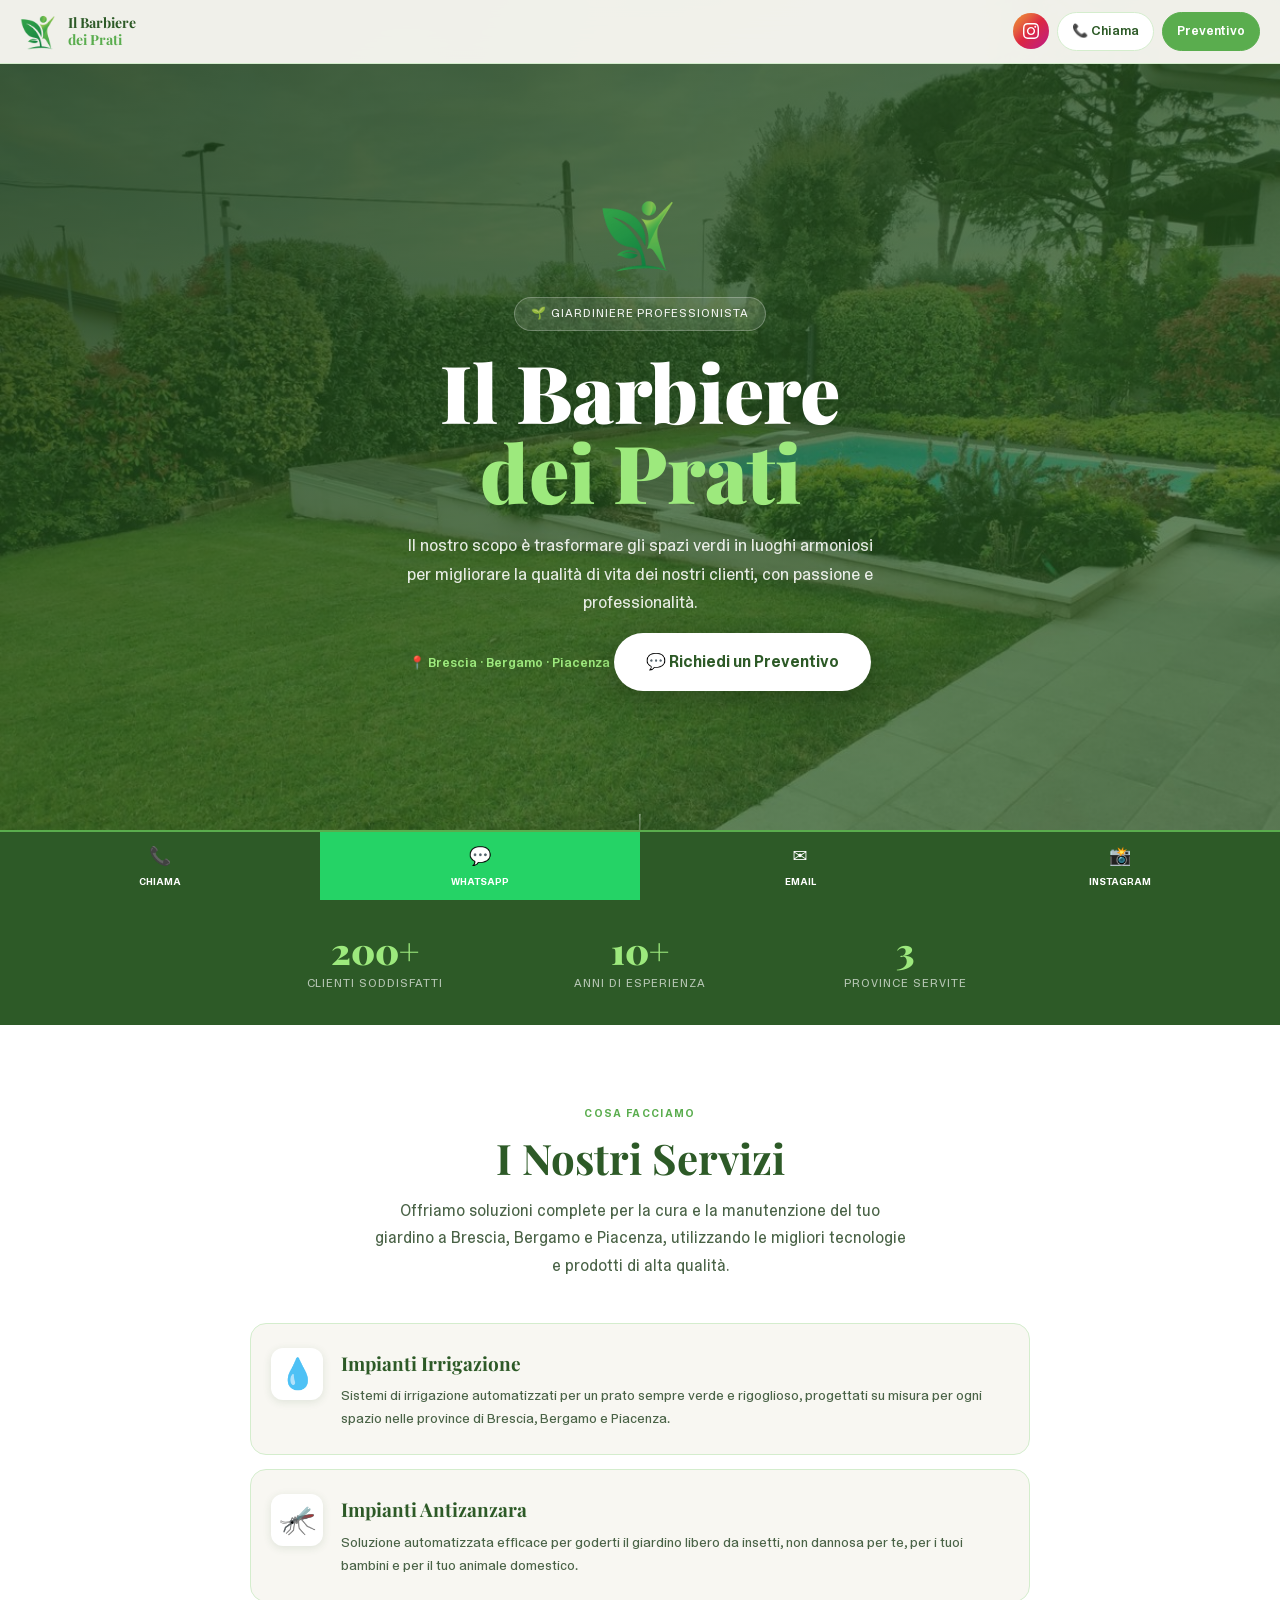
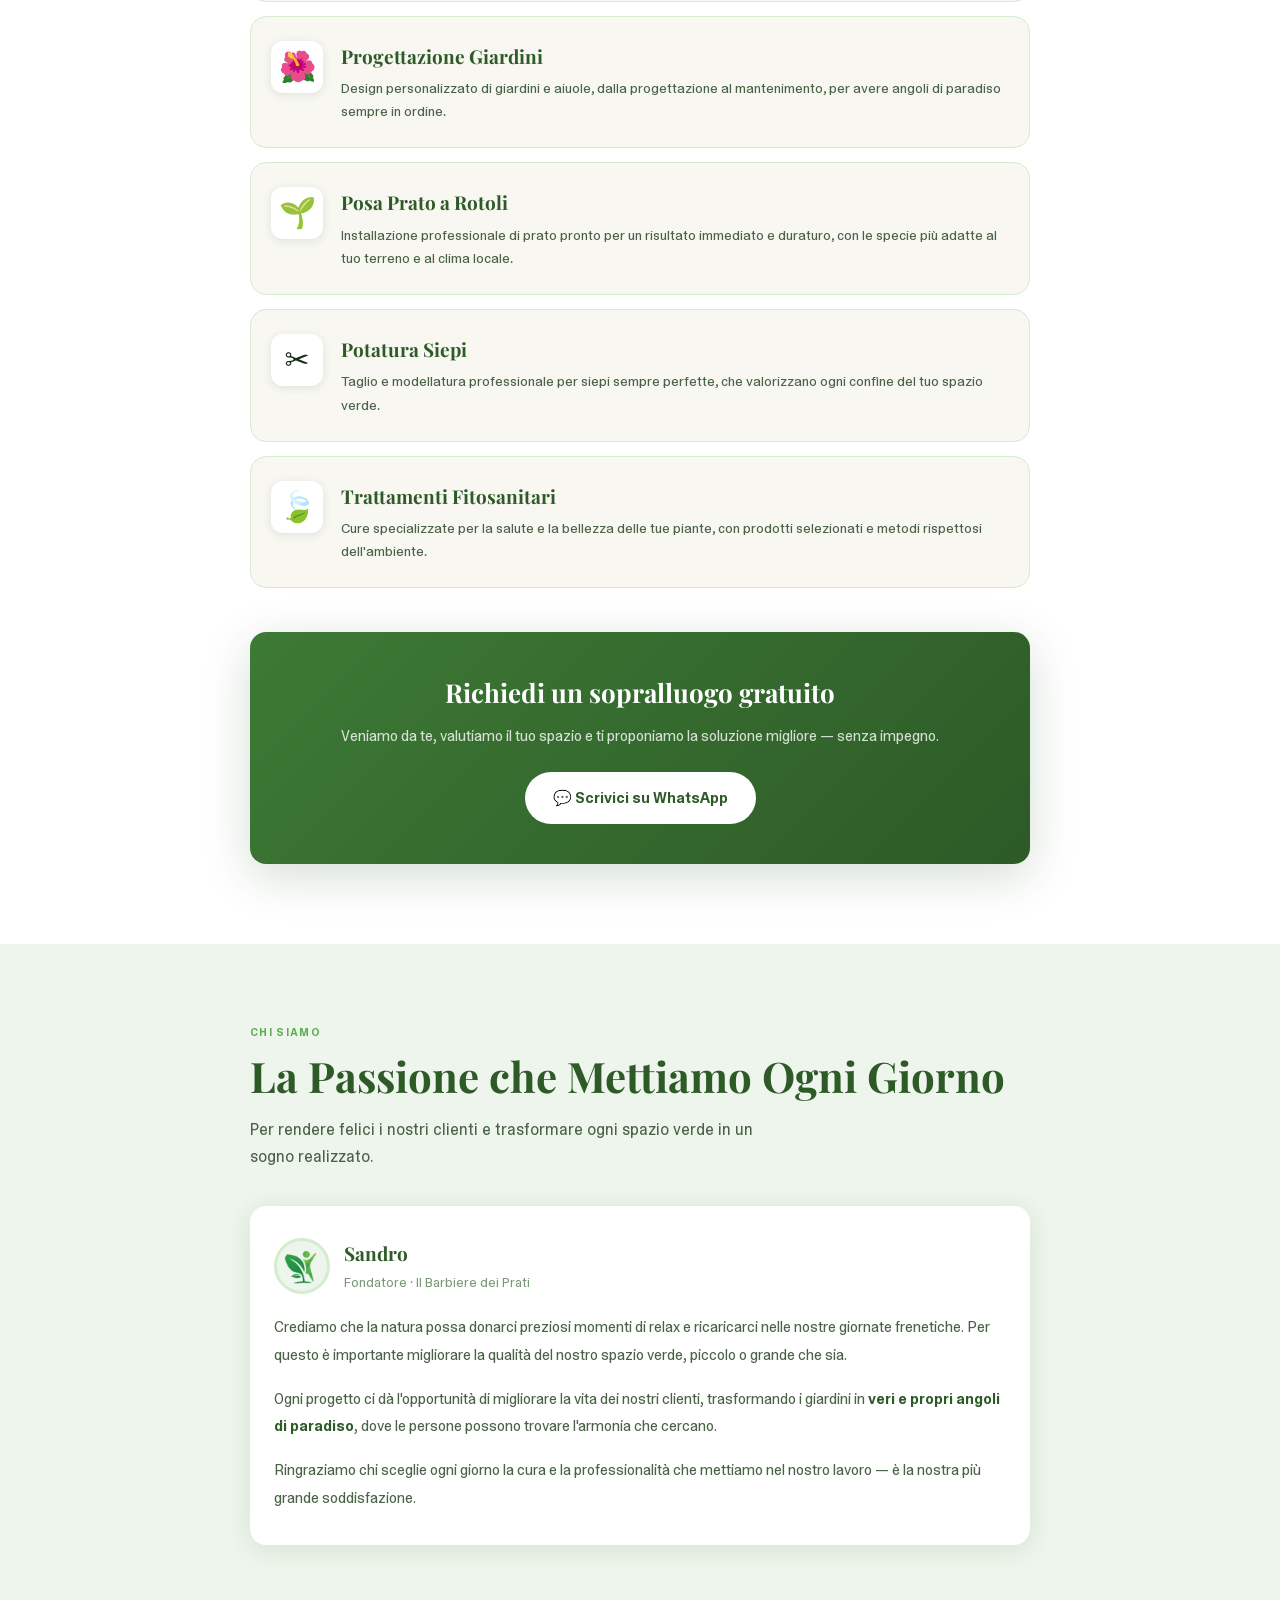
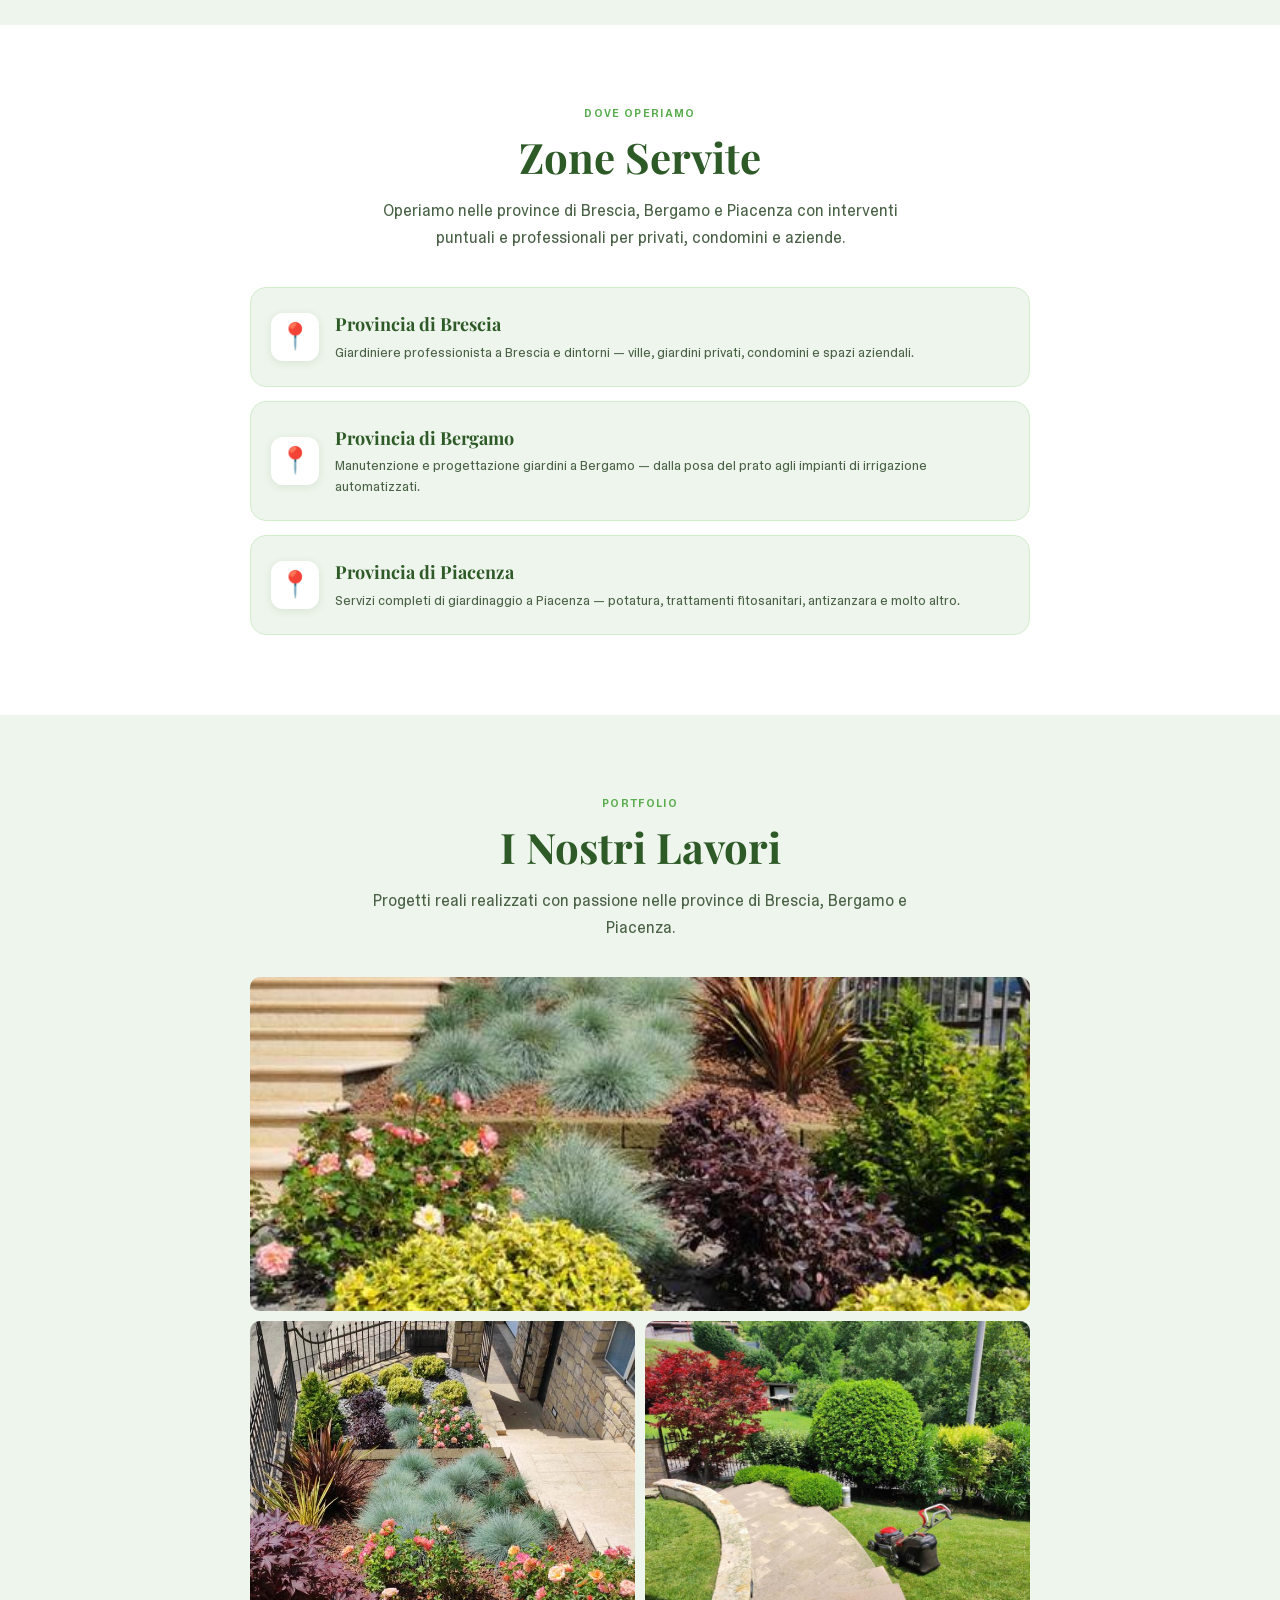
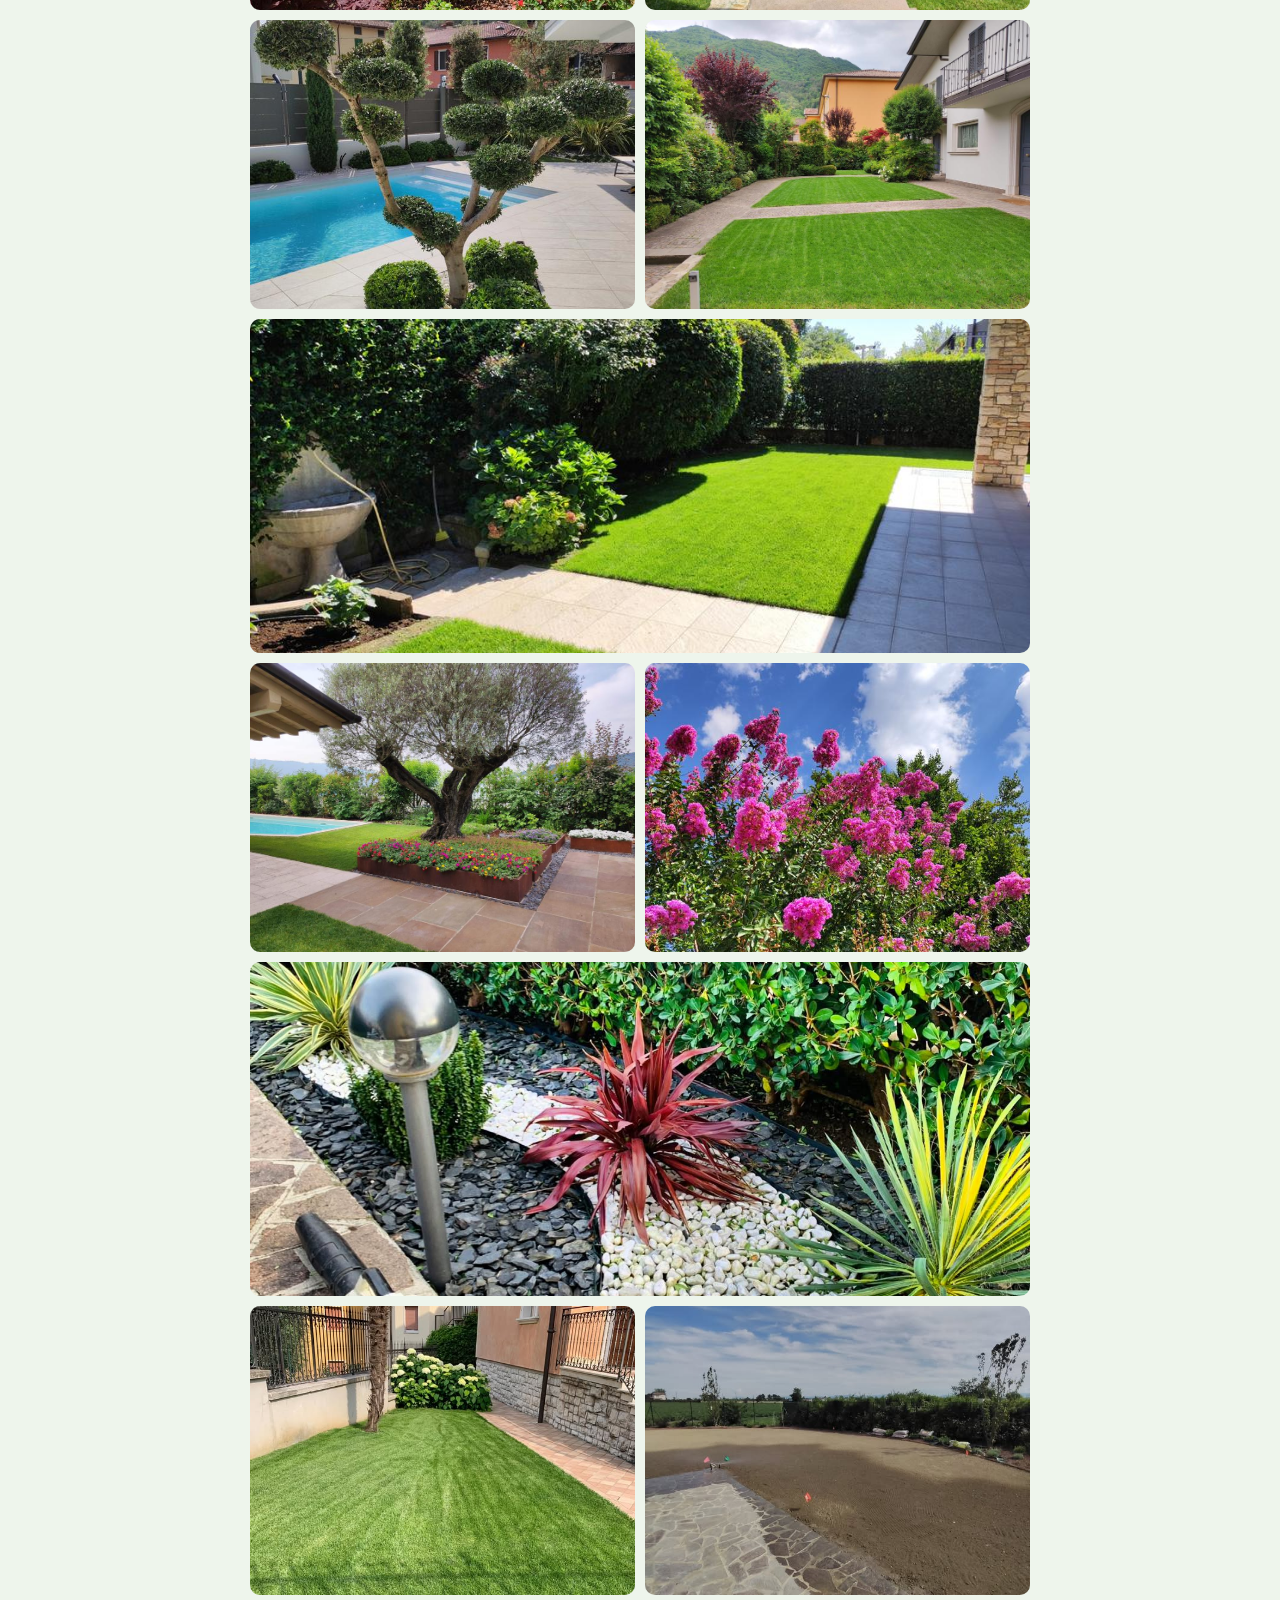
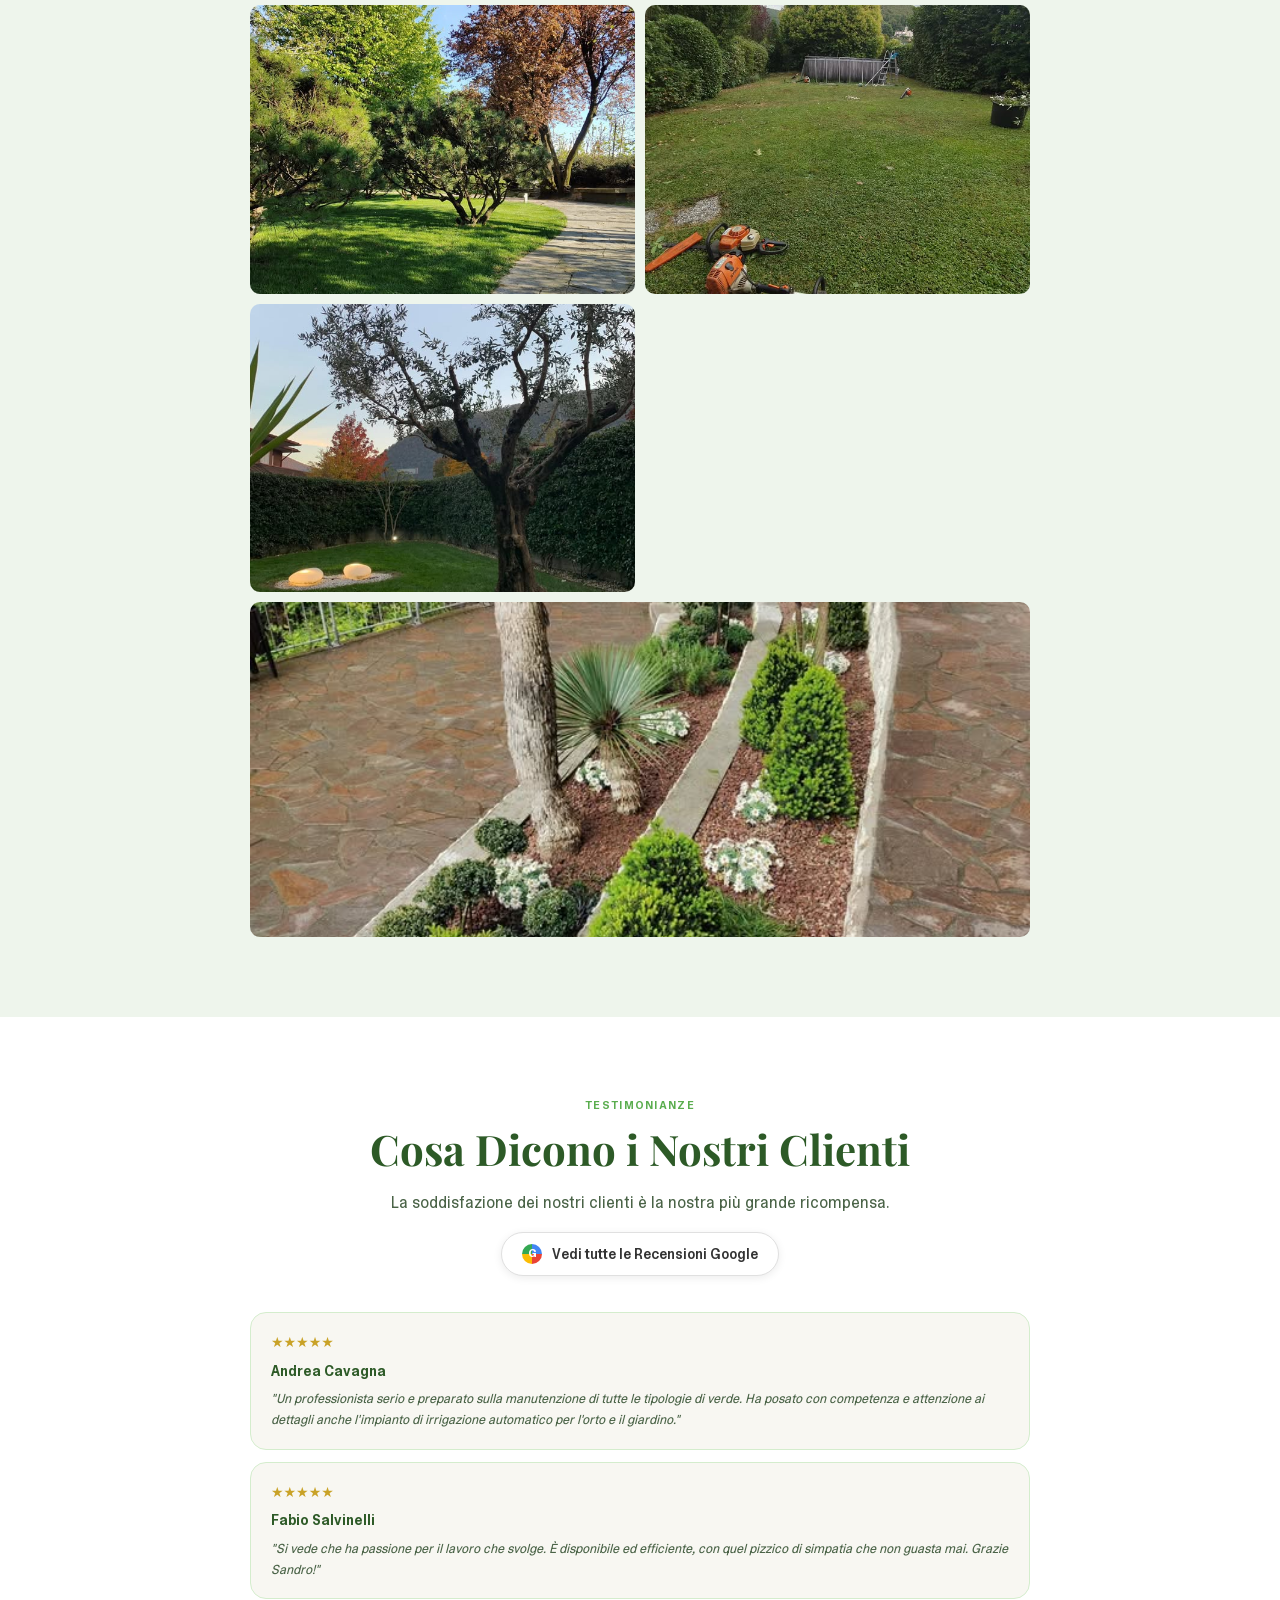
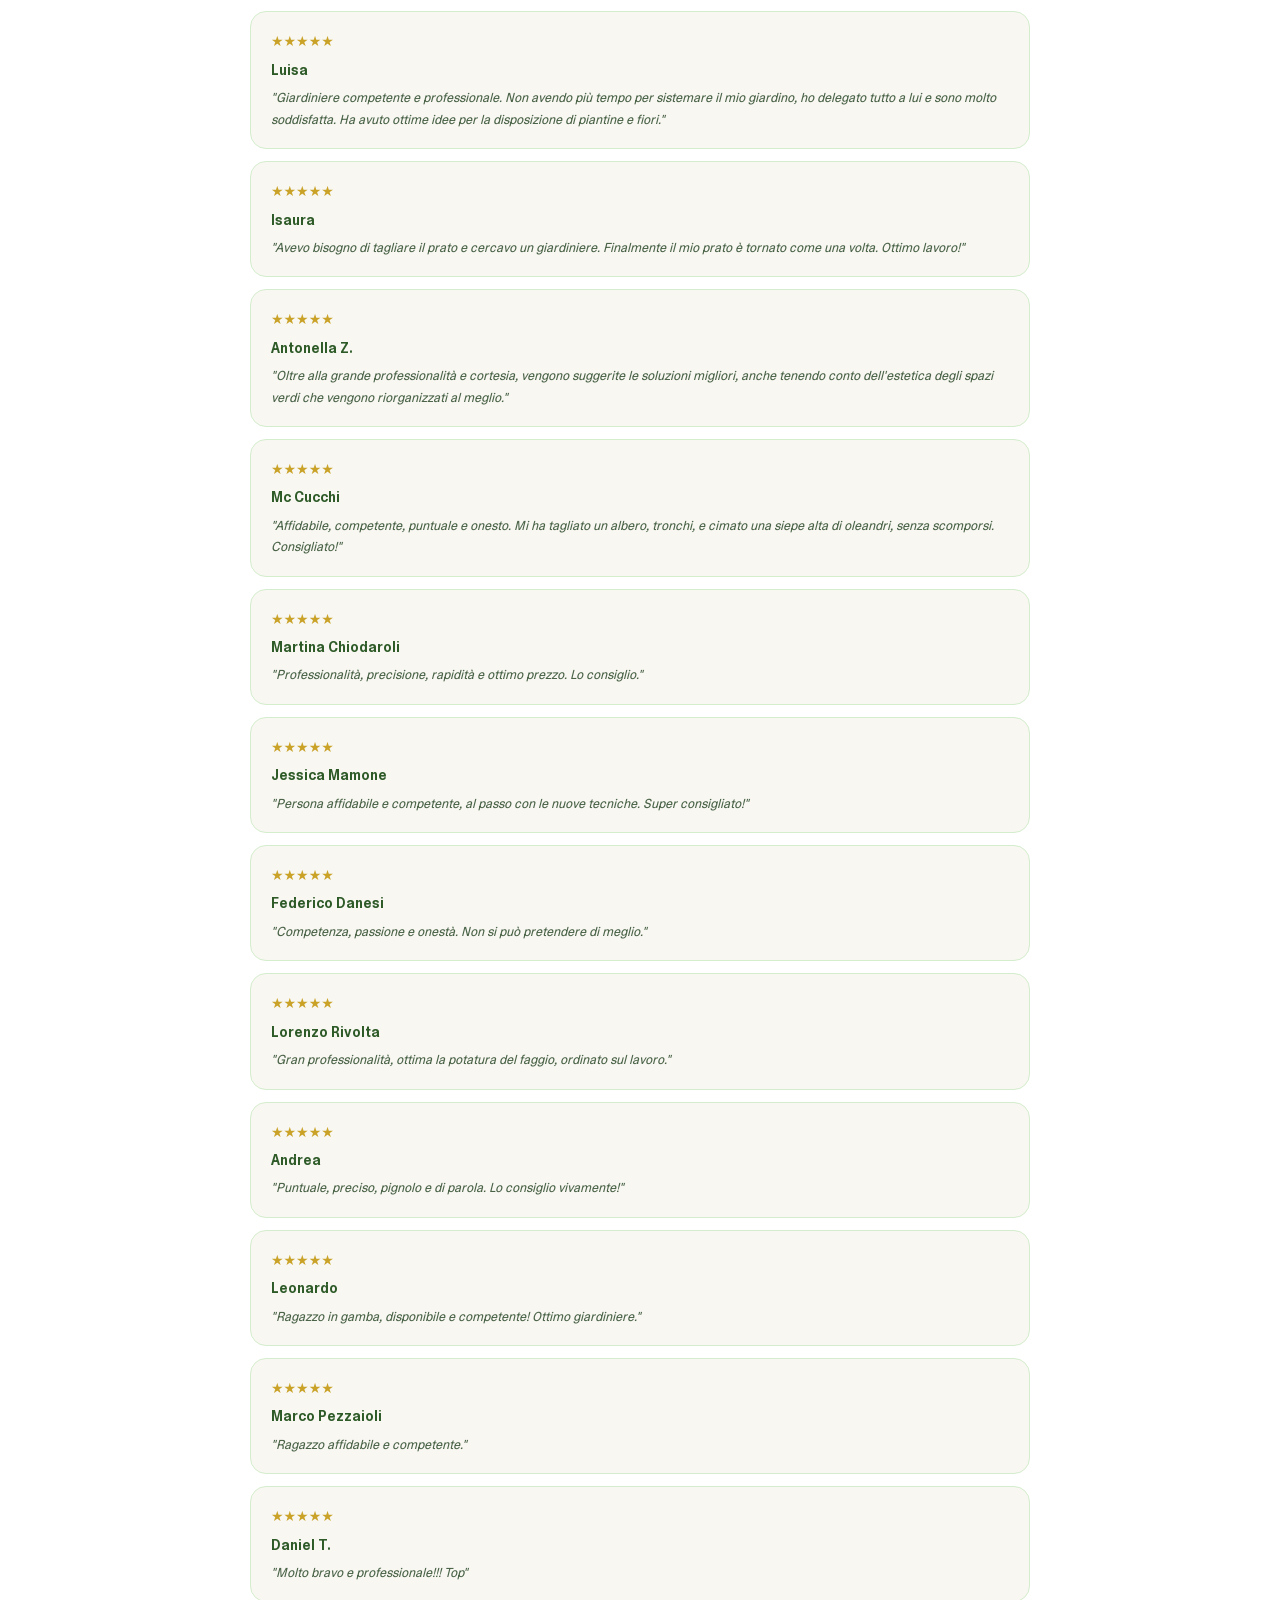
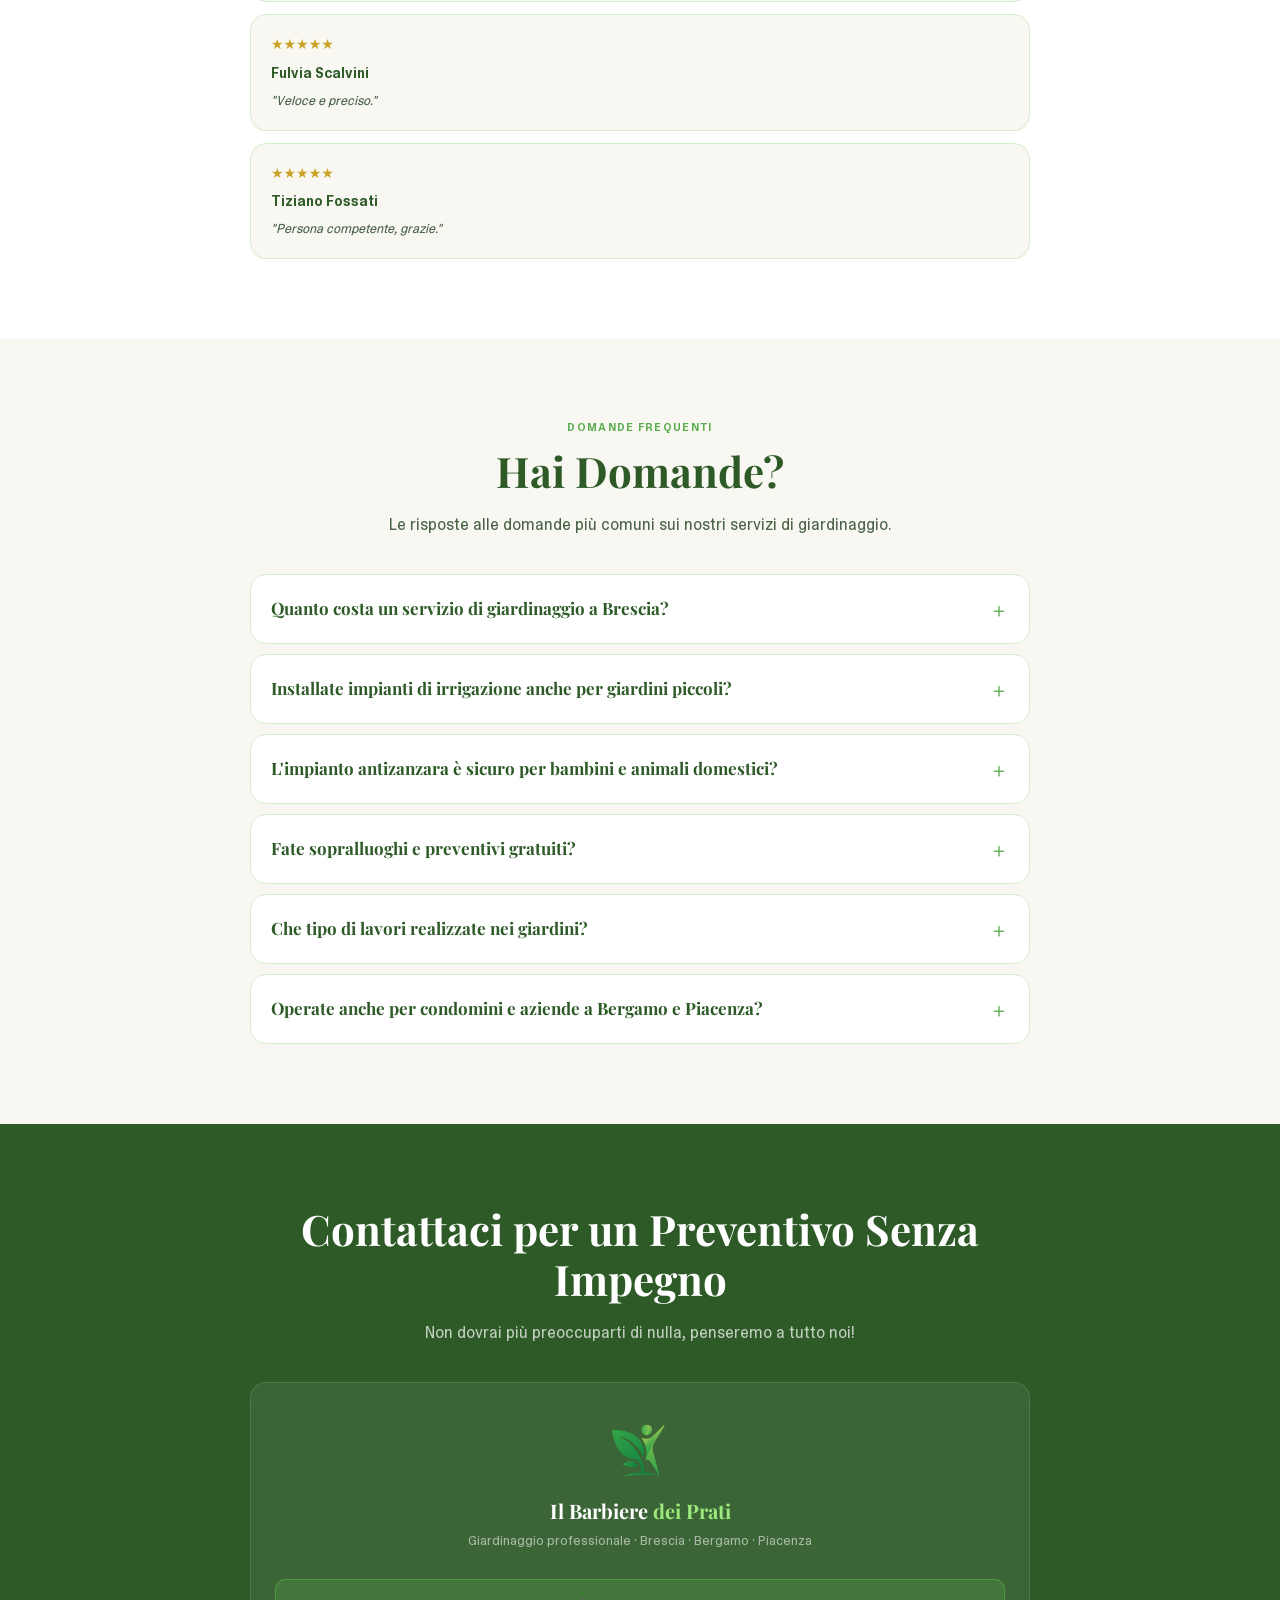
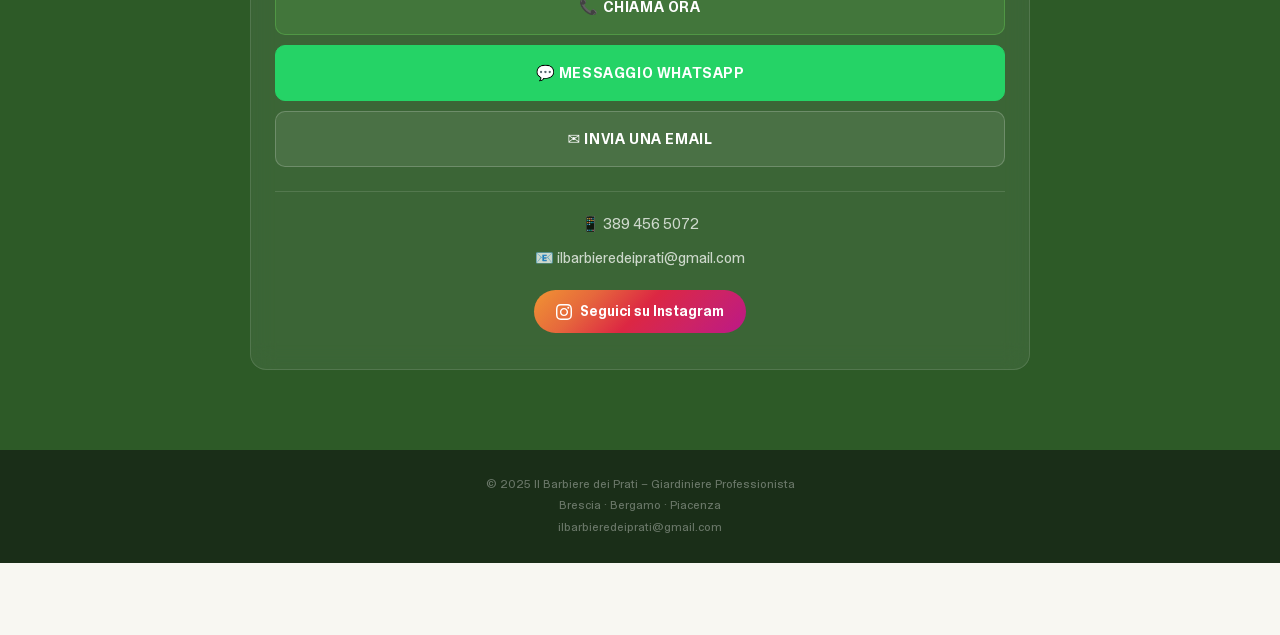
==== commit a060fed3: "Add 7 real Instagram photos to gallery + strengthen GEO file - Download 7 JPEG photos from @il_barbi" ====
--- a/index.html
+++ b/index.html
@@ -410,6 +410,13 @@
       <div class="gi w"><img src="images/gallery-wide-2.jpg" loading="lazy" width="780" height="333" alt="Prato a rotoli con siepi curate a Bergamo"/></div>
       <div class="gi"><img src="images/gallery-6.jpg" loading="lazy" width="380" height="285" alt="Potatura scultorea con piscina"/></div>
       <div class="gi"><img src="images/gallery-7.jpg" loading="lazy" width="380" height="285" alt="Manutenzione prato con siepe sferica"/></div>
+      <div class="gi w"><img src="images/gallery-ig-1.jpg" loading="lazy" width="780" height="333" alt="Creazione angolo verde con piante ornamentali a Brescia"/></div>
+      <div class="gi"><img src="images/gallery-ig-2.jpg" loading="lazy" width="380" height="285" alt="Posa prato festuca — risultato finale curato"/></div>
+      <div class="gi"><img src="images/gallery-ig-3.jpg" loading="lazy" width="380" height="285" alt="Lavori di giardinaggio professionale in provincia di Brescia"/></div>
+      <div class="gi"><img src="images/gallery-ig-4.jpg" loading="lazy" width="380" height="285" alt="Cura di albero da frutto con potatura professionale"/></div>
+      <div class="gi"><img src="images/gallery-ig-5.jpg" loading="lazy" width="380" height="285" alt="Giardino privato completato — lavori Il Barbiere dei Prati"/></div>
+      <div class="gi"><img src="images/gallery-ig-6.jpg" loading="lazy" width="380" height="285" alt="Spazio verde rigoglioso dopo intervento di giardinaggio"/></div>
+      <div class="gi w"><img src="images/gallery-ig-7.jpg" loading="lazy" width="780" height="333" alt="Angolo verde con conifere e siepi potate a Brescia"/></div>
     </div>
   </div>
 </section>
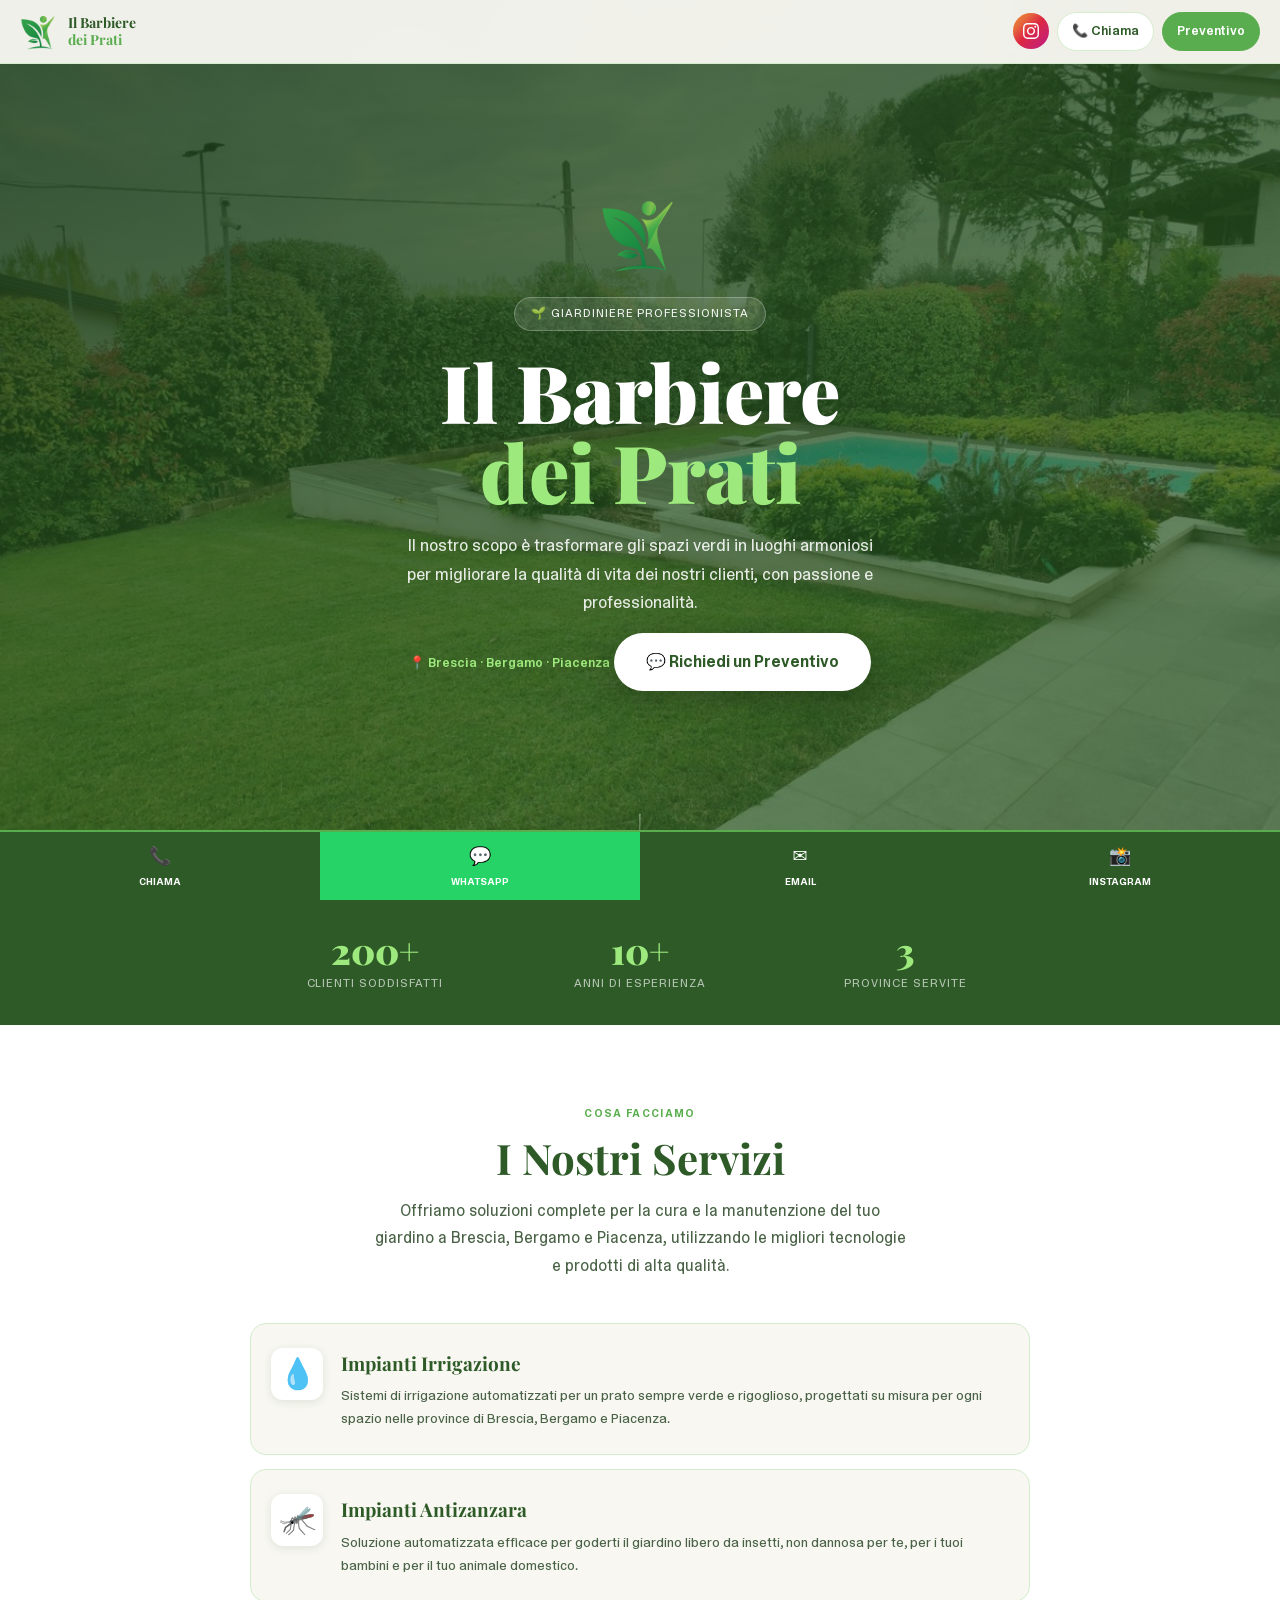
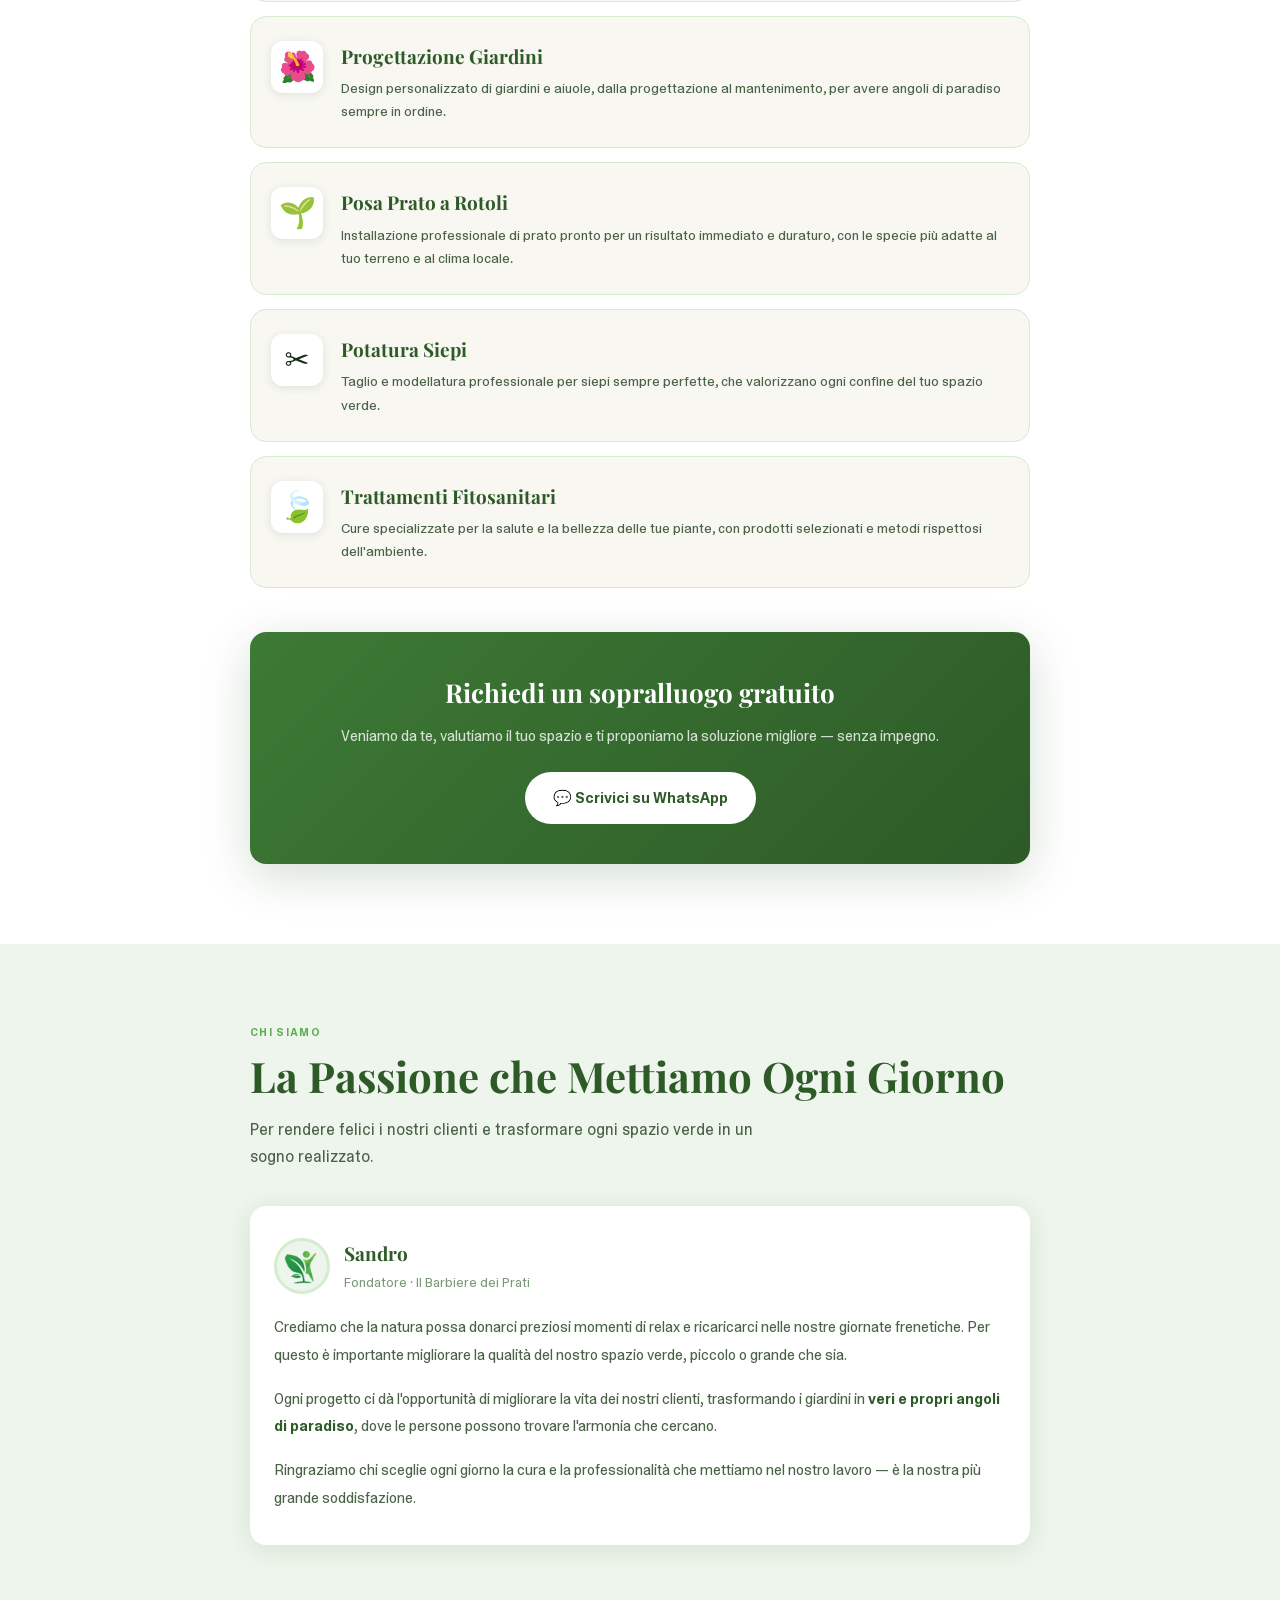
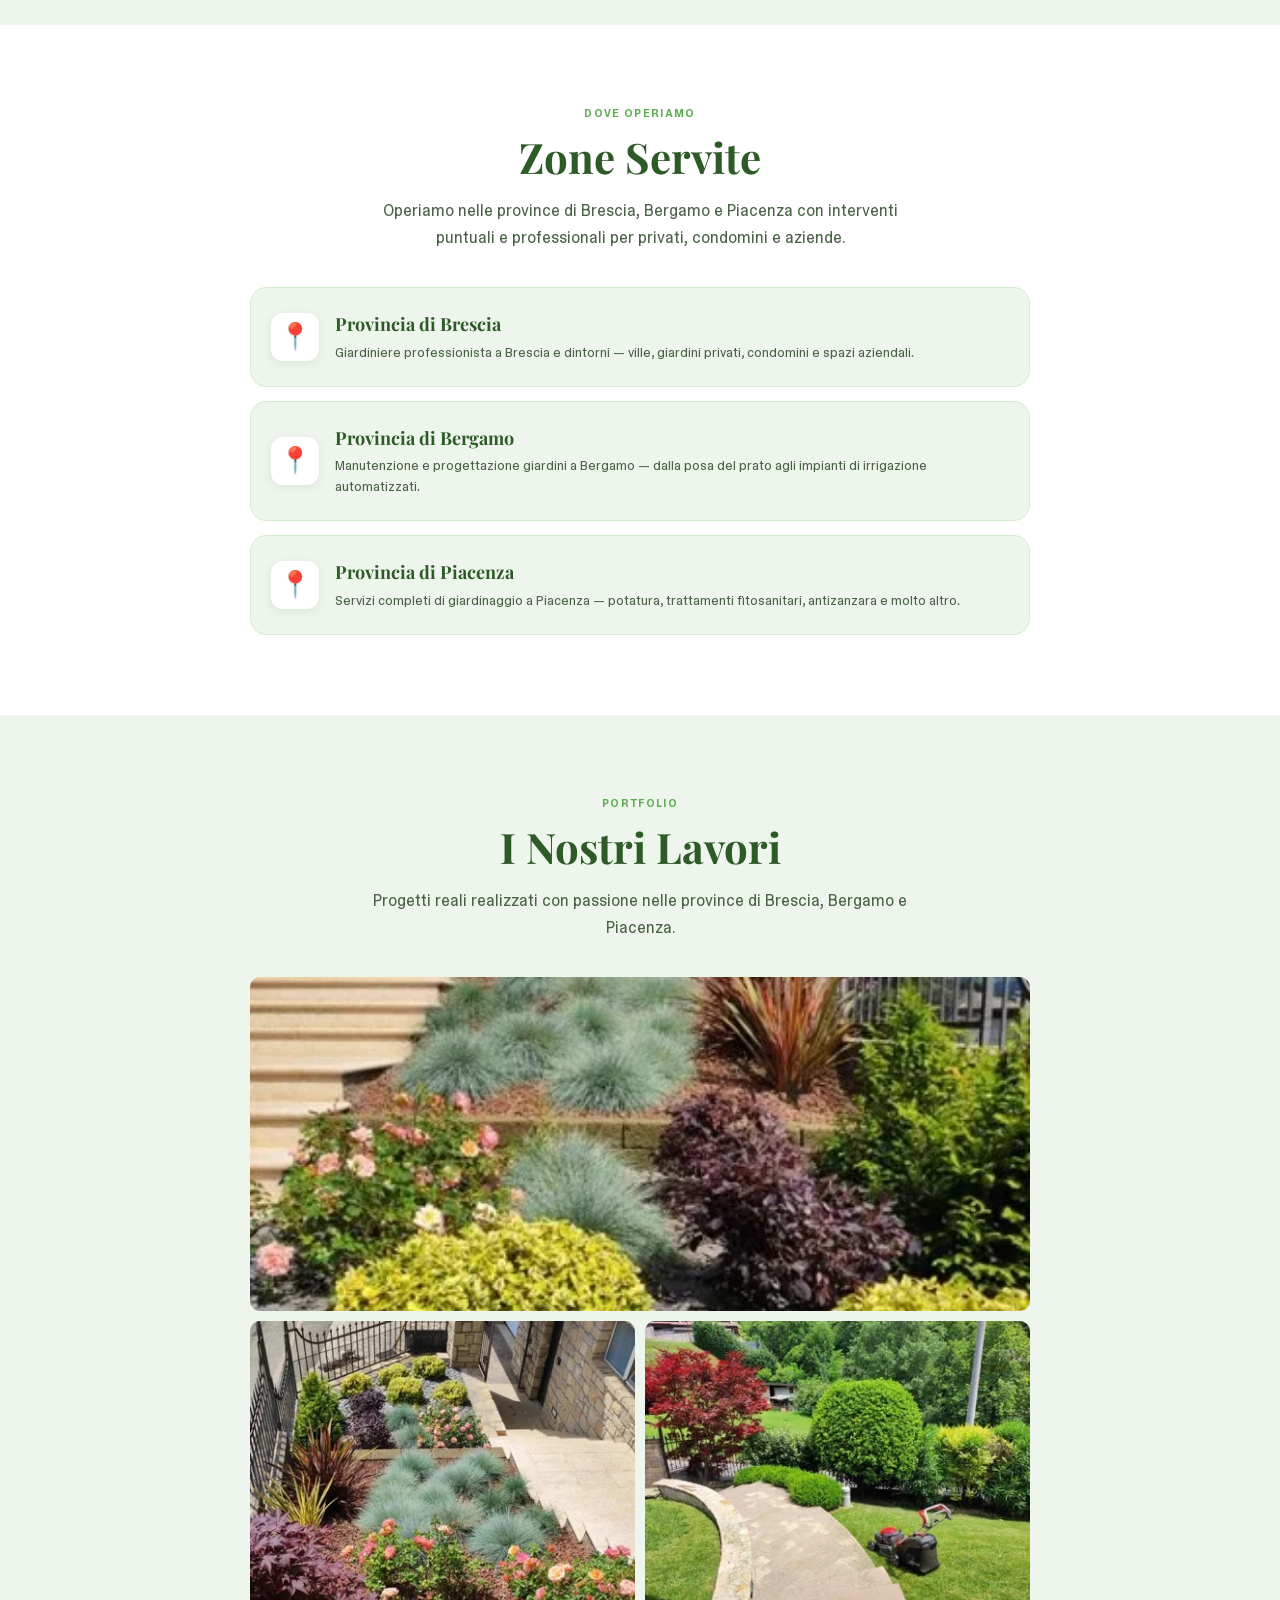
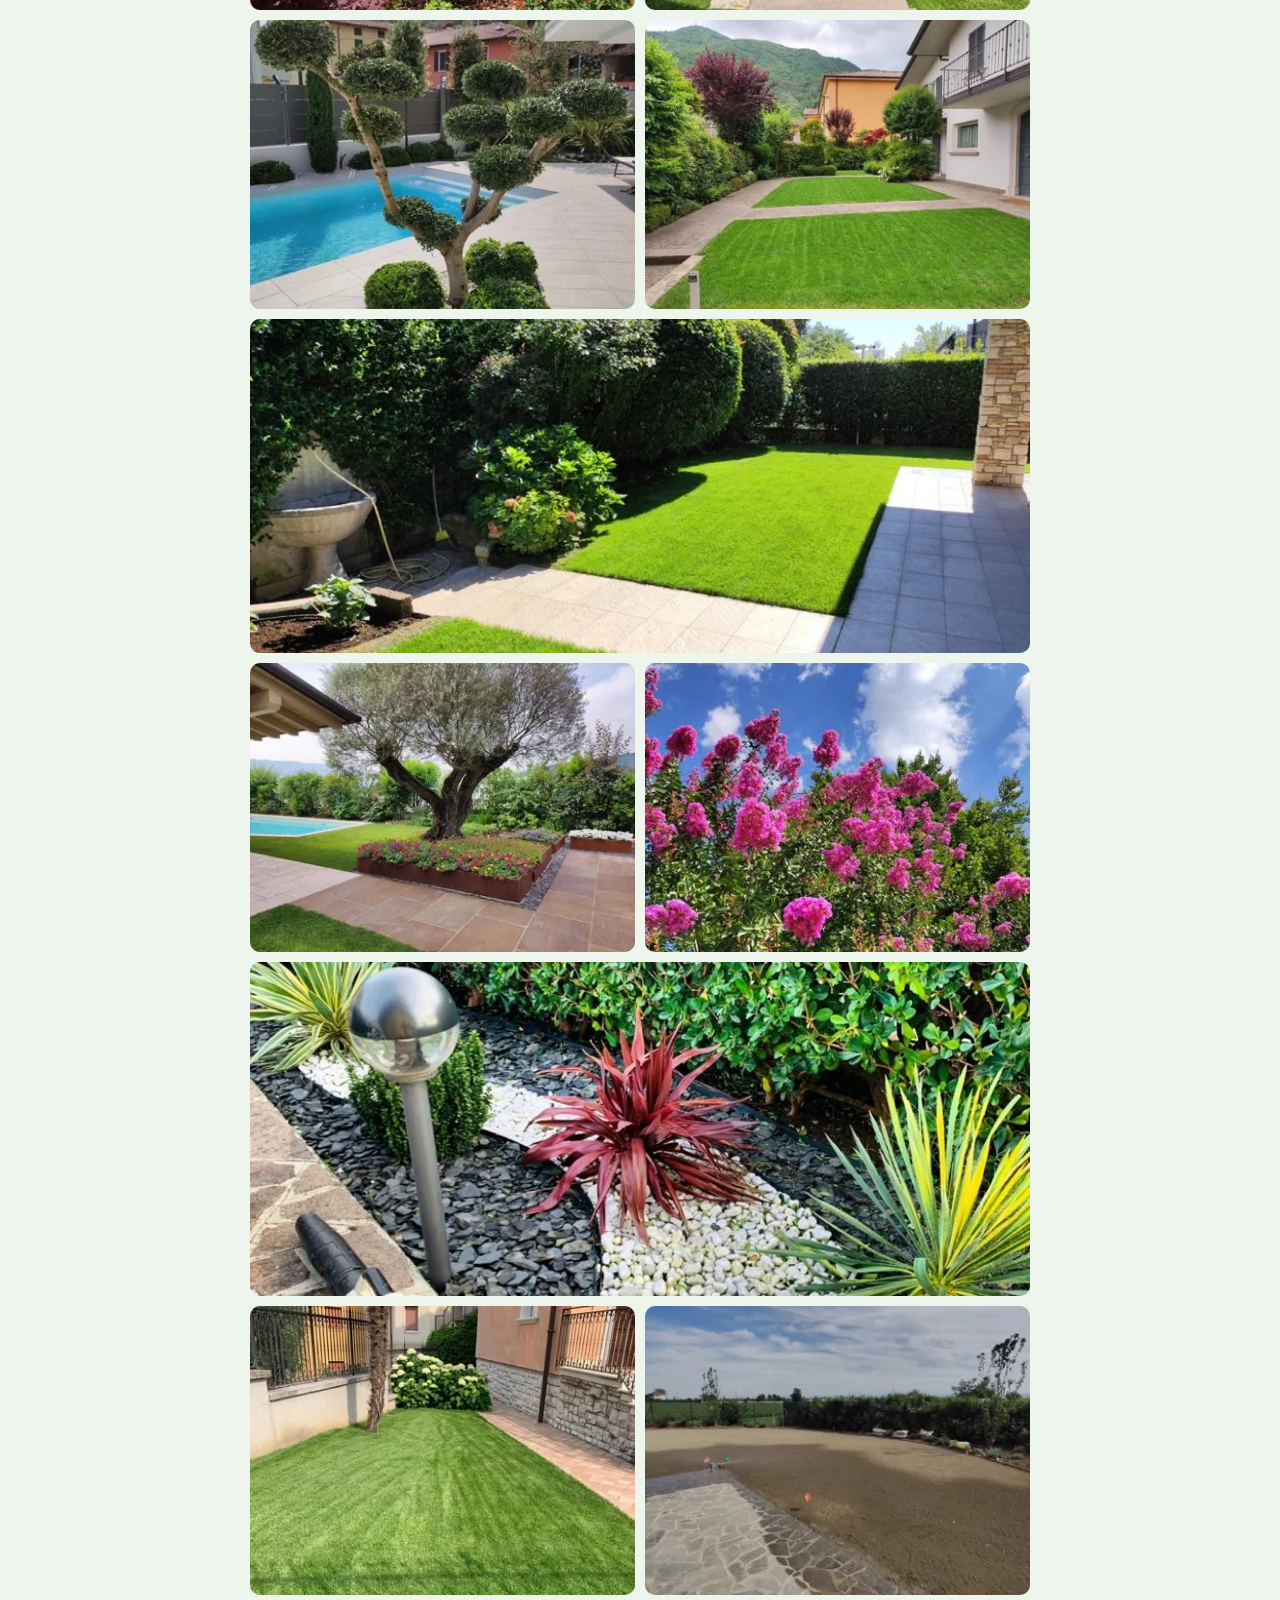
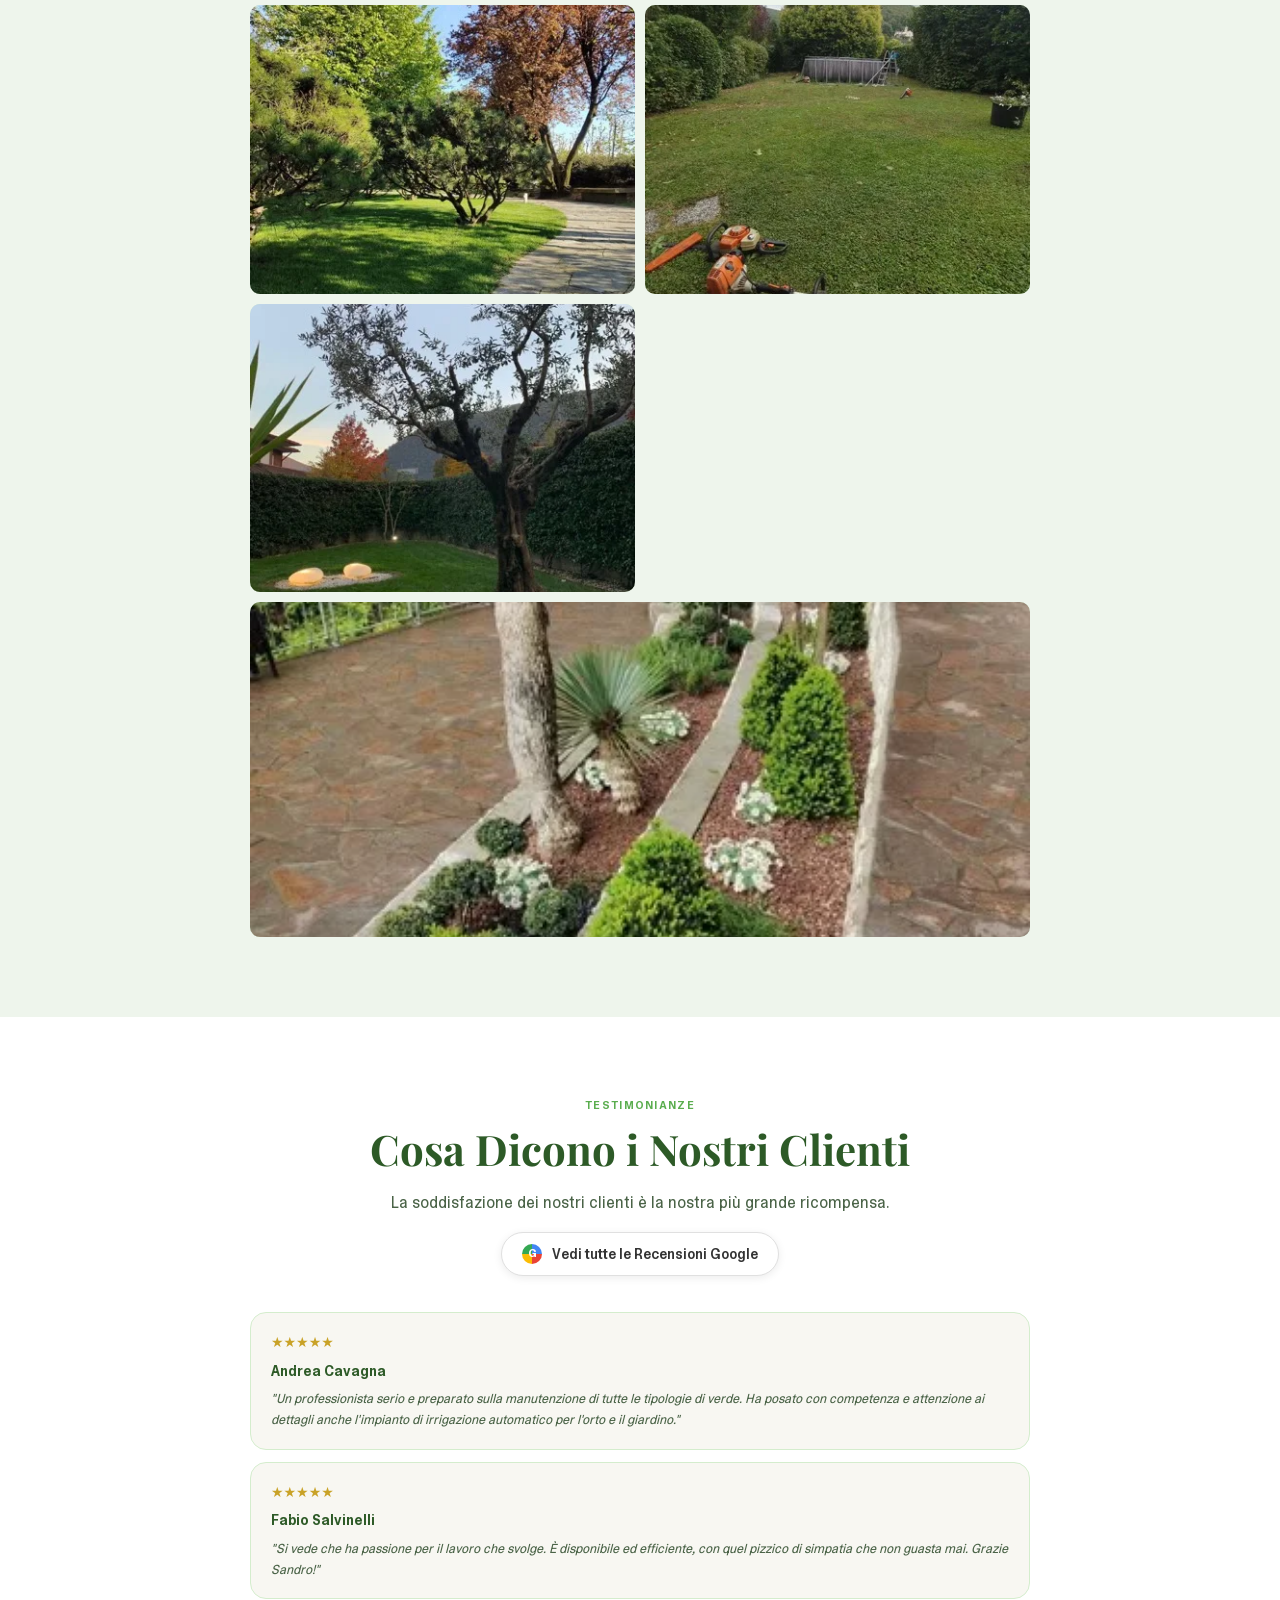
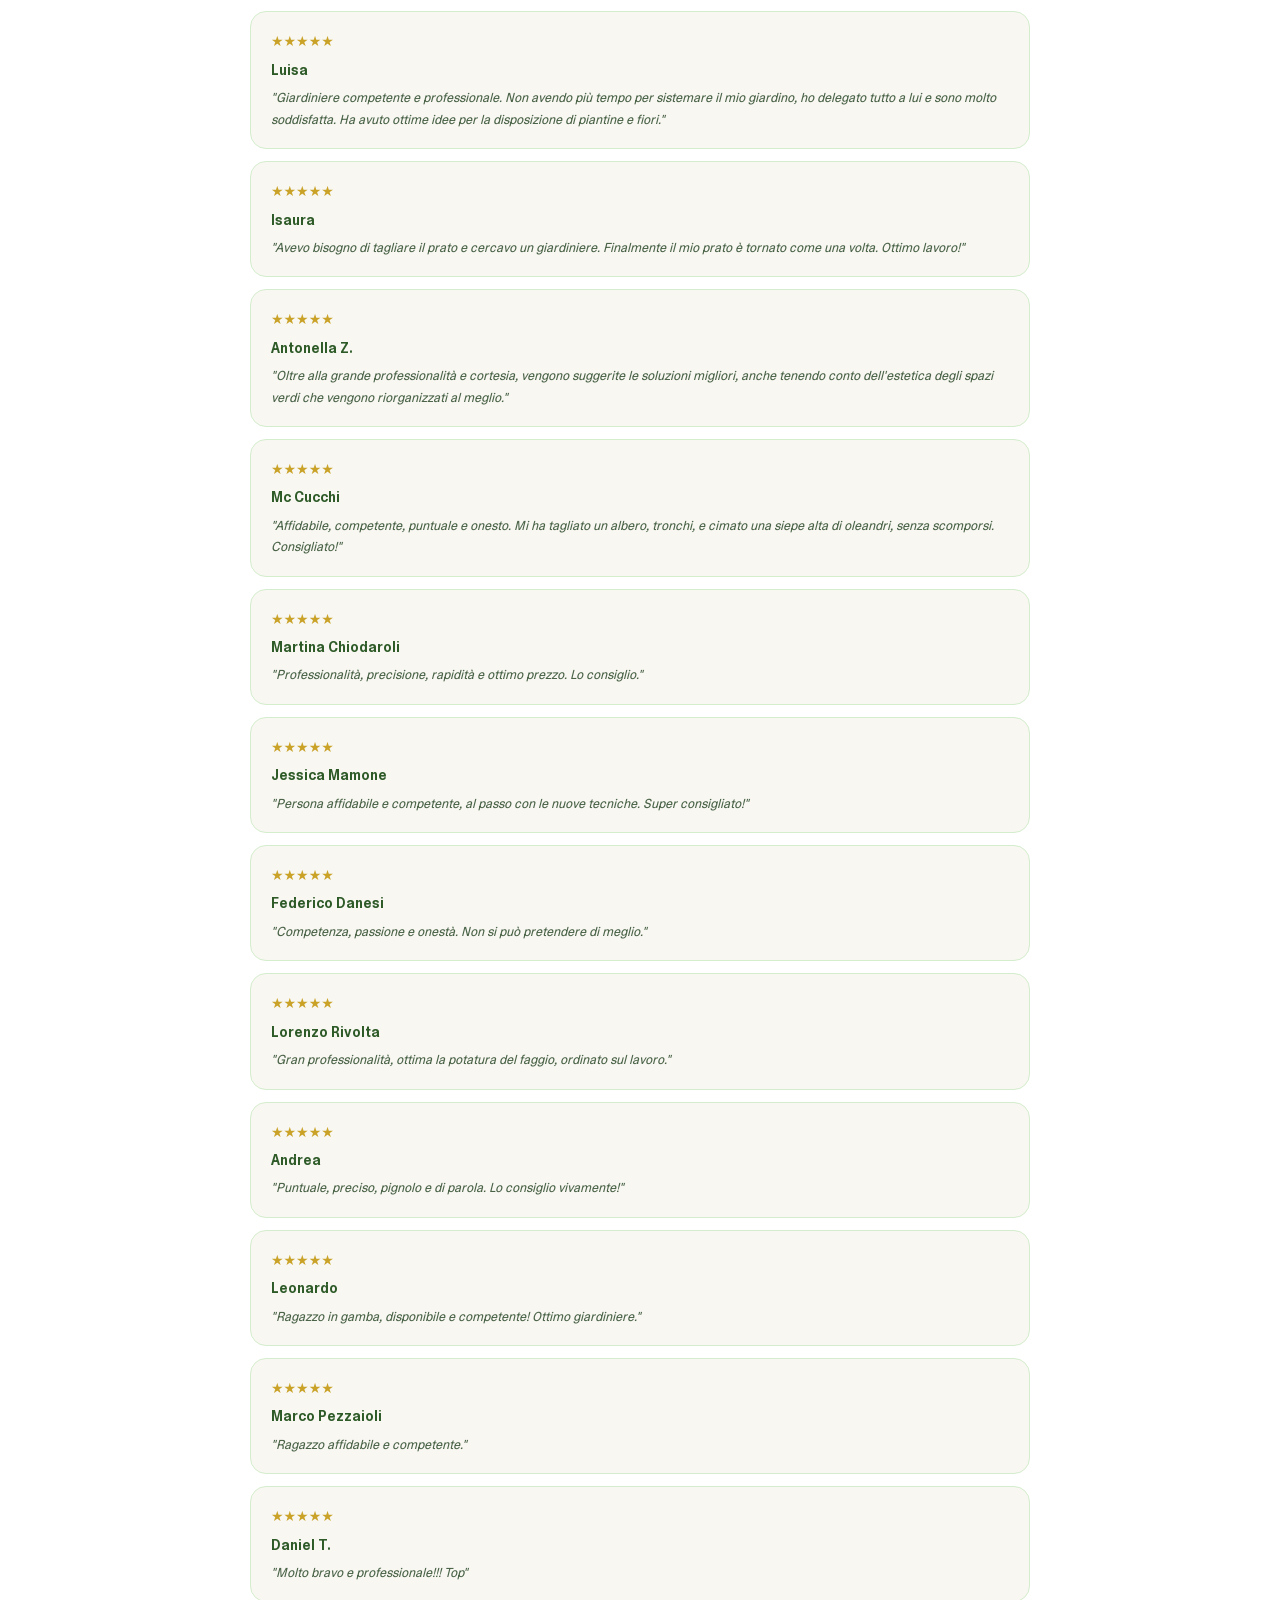
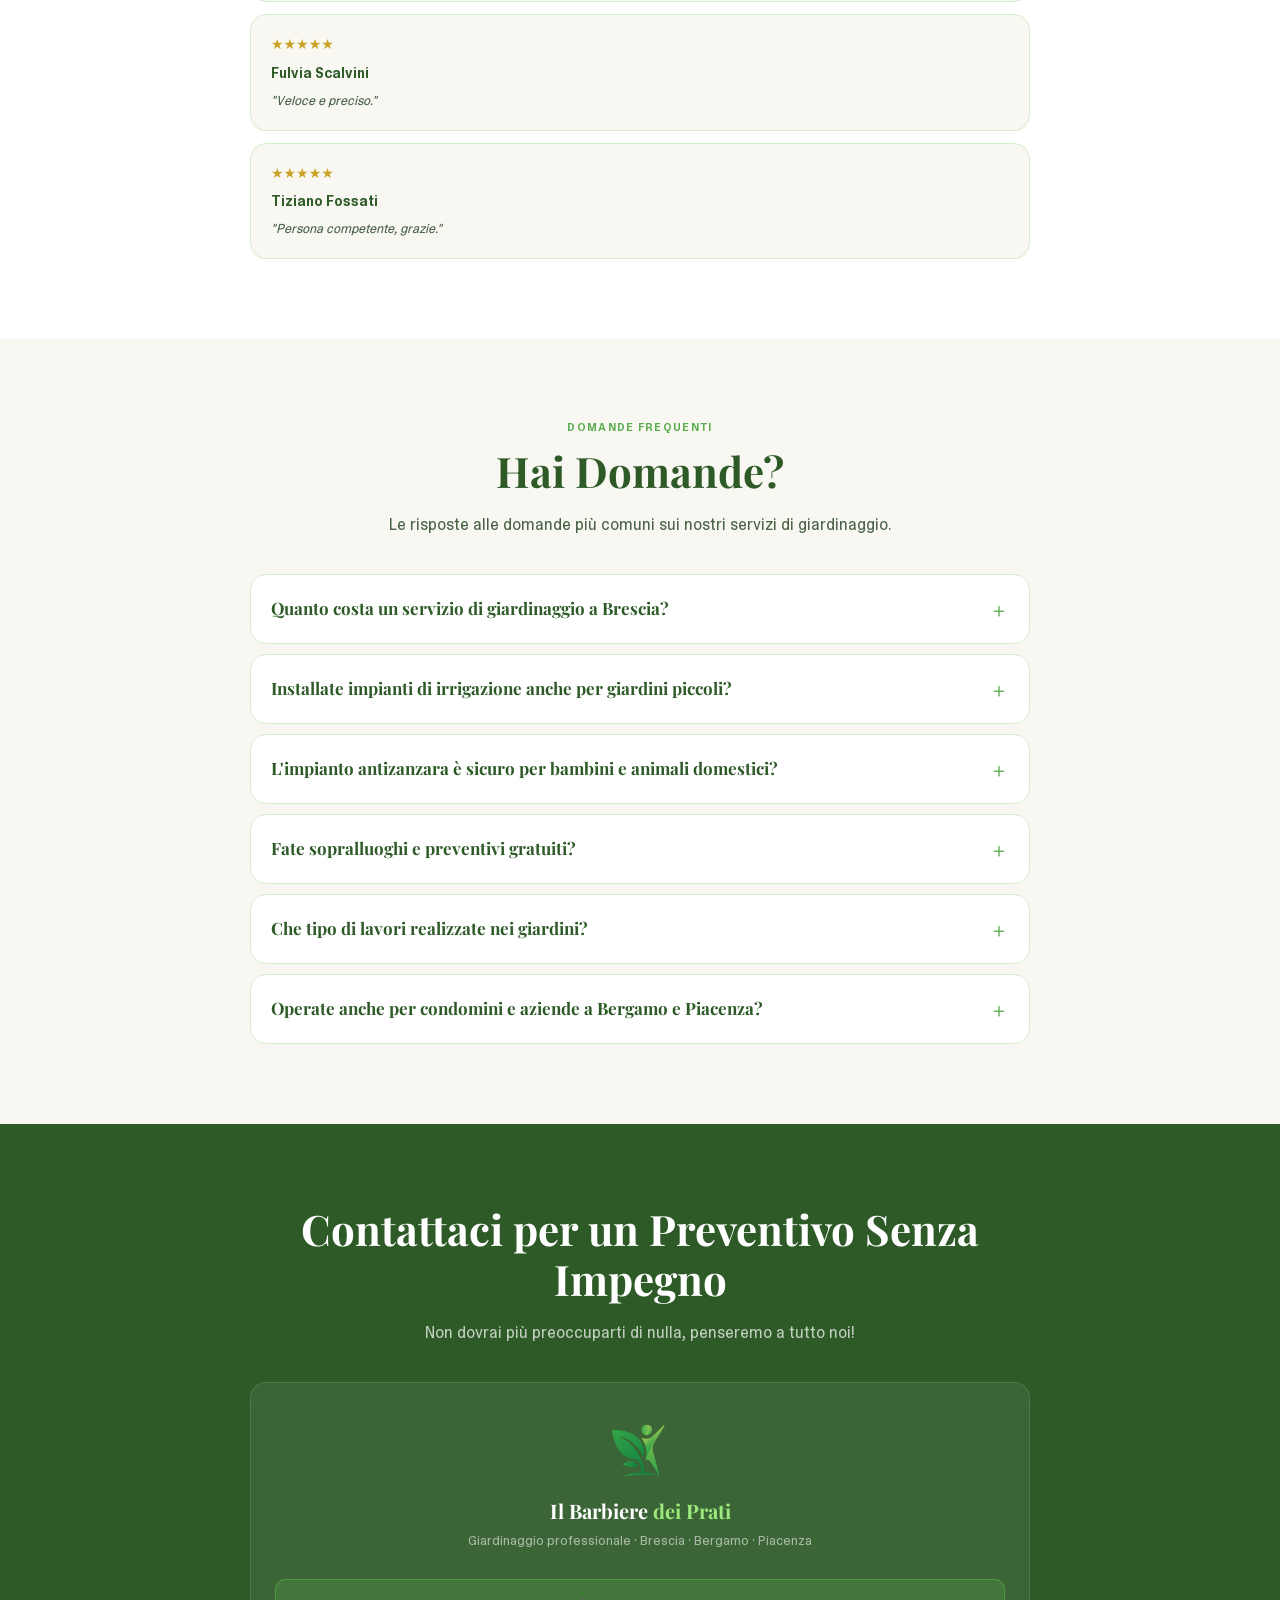
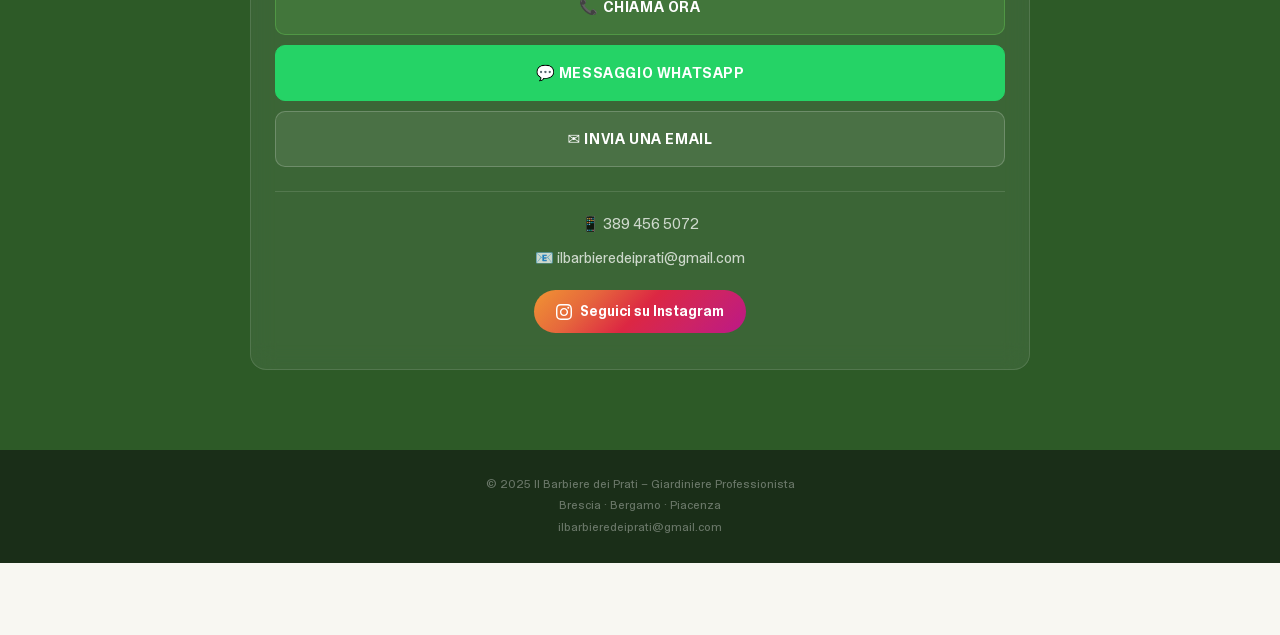
==== commit 8be8838a: "Add responsive images: WebP + 400w variants for all gallery images - Generate WebP (400w + 760w wher" ====
--- a/index.html
+++ b/index.html
@@ -402,21 +402,21 @@
       <p class="ss">Progetti reali realizzati con passione nelle province di Brescia, Bergamo e Piacenza.</p>
     </div>
     <div class="gg">
-      <div class="gi w"><img src="images/gallery-wide-1.jpg" width="780" height="333" alt="Progettazione giardino con rose e arbusti ornamentali a Brescia"/></div>
-      <div class="gi"><img src="images/gallery-2.jpg" loading="lazy" width="380" height="285" alt="Giardino terrazzato con fiori colorati"/></div>
-      <div class="gi"><img src="images/gallery-3.jpg" loading="lazy" width="380" height="285" alt="Prato curato con piscina e siepi tonde"/></div>
-      <div class="gi"><img src="images/gallery-4.jpg" loading="lazy" width="380" height="285" alt="Giardino con piscina e siepi potate professionalmente"/></div>
-      <div class="gi"><img src="images/gallery-5.jpg" loading="lazy" width="380" height="285" alt="Prato rigoglioso con giardino panoramico"/></div>
-      <div class="gi w"><img src="images/gallery-wide-2.jpg" loading="lazy" width="780" height="333" alt="Prato a rotoli con siepi curate a Bergamo"/></div>
-      <div class="gi"><img src="images/gallery-6.jpg" loading="lazy" width="380" height="285" alt="Potatura scultorea con piscina"/></div>
-      <div class="gi"><img src="images/gallery-7.jpg" loading="lazy" width="380" height="285" alt="Manutenzione prato con siepe sferica"/></div>
-      <div class="gi w"><img src="images/gallery-ig-1.jpg" loading="lazy" width="780" height="333" alt="Creazione angolo verde con piante ornamentali a Brescia"/></div>
-      <div class="gi"><img src="images/gallery-ig-2.jpg" loading="lazy" width="380" height="285" alt="Posa prato festuca — risultato finale curato"/></div>
-      <div class="gi"><img src="images/gallery-ig-3.jpg" loading="lazy" width="380" height="285" alt="Lavori di giardinaggio professionale in provincia di Brescia"/></div>
-      <div class="gi"><img src="images/gallery-ig-4.jpg" loading="lazy" width="380" height="285" alt="Cura di albero da frutto con potatura professionale"/></div>
-      <div class="gi"><img src="images/gallery-ig-5.jpg" loading="lazy" width="380" height="285" alt="Giardino privato completato — lavori Il Barbiere dei Prati"/></div>
-      <div class="gi"><img src="images/gallery-ig-6.jpg" loading="lazy" width="380" height="285" alt="Spazio verde rigoglioso dopo intervento di giardinaggio"/></div>
-      <div class="gi w"><img src="images/gallery-ig-7.jpg" loading="lazy" width="780" height="333" alt="Angolo verde con conifere e siepi potate a Brescia"/></div>
+      <div class="gi w"><picture><source type="image/webp" srcset="images/gallery-wide-1-400.webp 400w" sizes="(max-width:640px) 100vw,780px"><img src="images/gallery-wide-1.jpg" width="780" height="333" alt="Progettazione giardino con rose e arbusti ornamentali a Brescia"/></picture></div>
+      <div class="gi"><picture><source type="image/webp" srcset="images/gallery-2-400.webp 400w" sizes="(max-width:640px) 100vw,380px"><img src="images/gallery-2.jpg" loading="lazy" width="380" height="285" alt="Giardino terrazzato con fiori colorati"/></picture></div>
+      <div class="gi"><picture><source type="image/webp" srcset="images/gallery-3-400.webp 400w,images/gallery-3-760.webp 760w" sizes="(max-width:640px) 100vw,380px"><img src="images/gallery-3.jpg" loading="lazy" width="380" height="285" alt="Prato curato con piscina e siepi tonde"/></picture></div>
+      <div class="gi"><picture><source type="image/webp" srcset="images/gallery-4-400.webp 400w" sizes="(max-width:640px) 100vw,380px"><img src="images/gallery-4.jpg" loading="lazy" width="380" height="285" alt="Giardino con piscina e siepi potate professionalmente"/></picture></div>
+      <div class="gi"><picture><source type="image/webp" srcset="images/gallery-5-400.webp 400w,images/gallery-5-760.webp 760w" sizes="(max-width:640px) 100vw,380px"><img src="images/gallery-5.jpg" loading="lazy" width="380" height="285" alt="Prato rigoglioso con giardino panoramico"/></picture></div>
+      <div class="gi w"><picture><source type="image/webp" srcset="images/gallery-wide-2-400.webp 400w,images/gallery-wide-2-760.webp 760w" sizes="(max-width:640px) 100vw,780px"><img src="images/gallery-wide-2.jpg" loading="lazy" width="780" height="333" alt="Prato a rotoli con siepi curate a Bergamo"/></picture></div>
+      <div class="gi"><picture><source type="image/webp" srcset="images/gallery-6-400.webp 400w,images/gallery-6-760.webp 760w" sizes="(max-width:640px) 100vw,380px"><img src="images/gallery-6.jpg" loading="lazy" width="380" height="285" alt="Potatura scultorea con piscina"/></picture></div>
+      <div class="gi"><picture><source type="image/webp" srcset="images/gallery-7-400.webp 400w" sizes="(max-width:640px) 100vw,380px"><img src="images/gallery-7.jpg" loading="lazy" width="380" height="285" alt="Manutenzione prato con siepe sferica"/></picture></div>
+      <div class="gi w"><picture><source type="image/webp" srcset="images/gallery-ig-1-400.webp 400w,images/gallery-ig-1-760.webp 760w" sizes="(max-width:640px) 100vw,780px"><img src="images/gallery-ig-1.jpg" loading="lazy" width="780" height="333" alt="Creazione angolo verde con piante ornamentali a Brescia"/></picture></div>
+      <div class="gi"><picture><source type="image/webp" srcset="images/gallery-ig-2-400.webp 400w" sizes="(max-width:640px) 100vw,380px"><img src="images/gallery-ig-2.jpg" loading="lazy" width="380" height="285" alt="Posa prato festuca — risultato finale curato"/></picture></div>
+      <div class="gi"><picture><source type="image/webp" srcset="images/gallery-ig-3-400.webp 400w" sizes="(max-width:640px) 100vw,380px"><img src="images/gallery-ig-3.jpg" loading="lazy" width="380" height="285" alt="Lavori di giardinaggio professionale in provincia di Brescia"/></picture></div>
+      <div class="gi"><picture><source type="image/webp" srcset="images/gallery-ig-4-400.webp 400w" sizes="(max-width:640px) 100vw,380px"><img src="images/gallery-ig-4.jpg" loading="lazy" width="380" height="285" alt="Cura di albero da frutto con potatura professionale"/></picture></div>
+      <div class="gi"><picture><source type="image/webp" srcset="images/gallery-ig-5-400.webp 400w" sizes="(max-width:640px) 100vw,380px"><img src="images/gallery-ig-5.jpg" loading="lazy" width="380" height="285" alt="Giardino privato completato — lavori Il Barbiere dei Prati"/></picture></div>
+      <div class="gi"><picture><source type="image/webp" srcset="images/gallery-ig-6-400.webp 400w" sizes="(max-width:640px) 100vw,380px"><img src="images/gallery-ig-6.jpg" loading="lazy" width="380" height="285" alt="Spazio verde rigoglioso dopo intervento di giardinaggio"/></picture></div>
+      <div class="gi w"><picture><source type="image/webp" srcset="images/gallery-ig-7-400.webp 400w" sizes="(max-width:640px) 100vw,780px"><img src="images/gallery-ig-7.jpg" loading="lazy" width="780" height="333" alt="Angolo verde con conifere e siepi potate a Brescia"/></picture></div>
     </div>
   </div>
 </section>
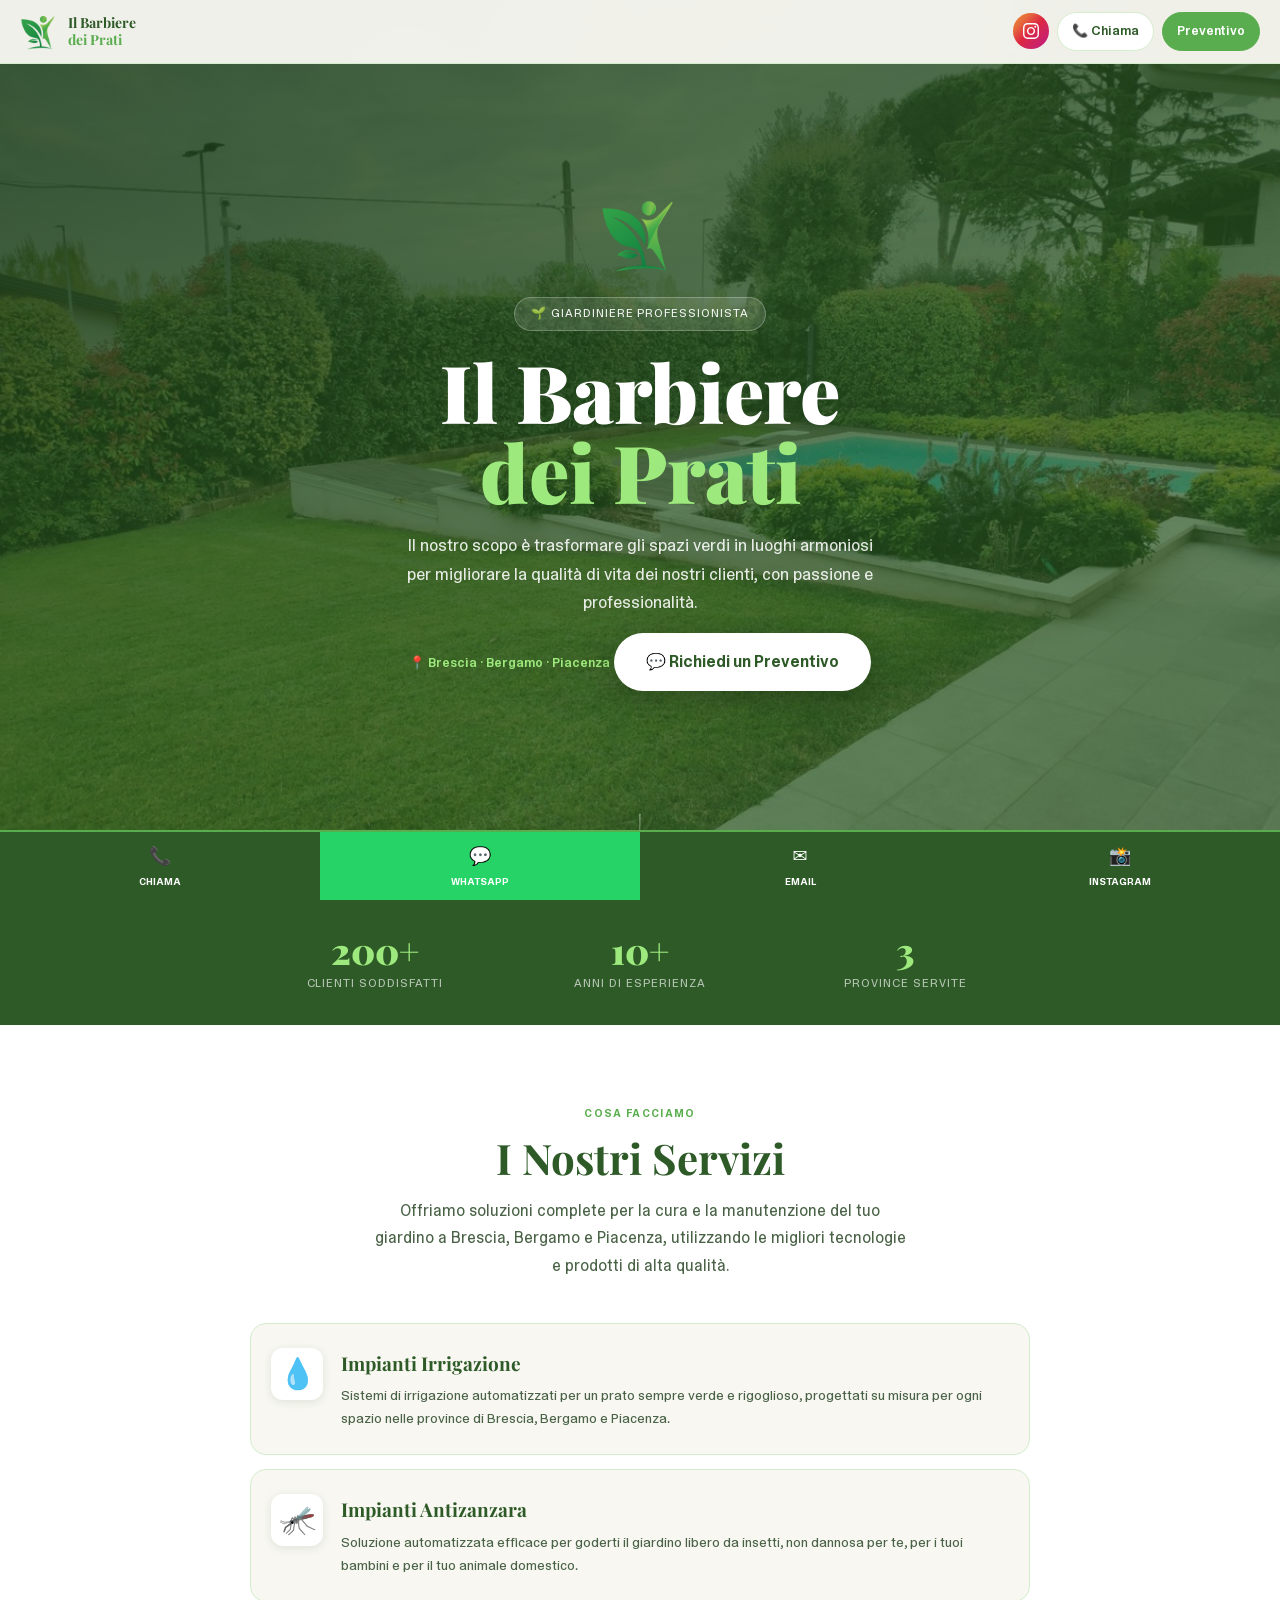
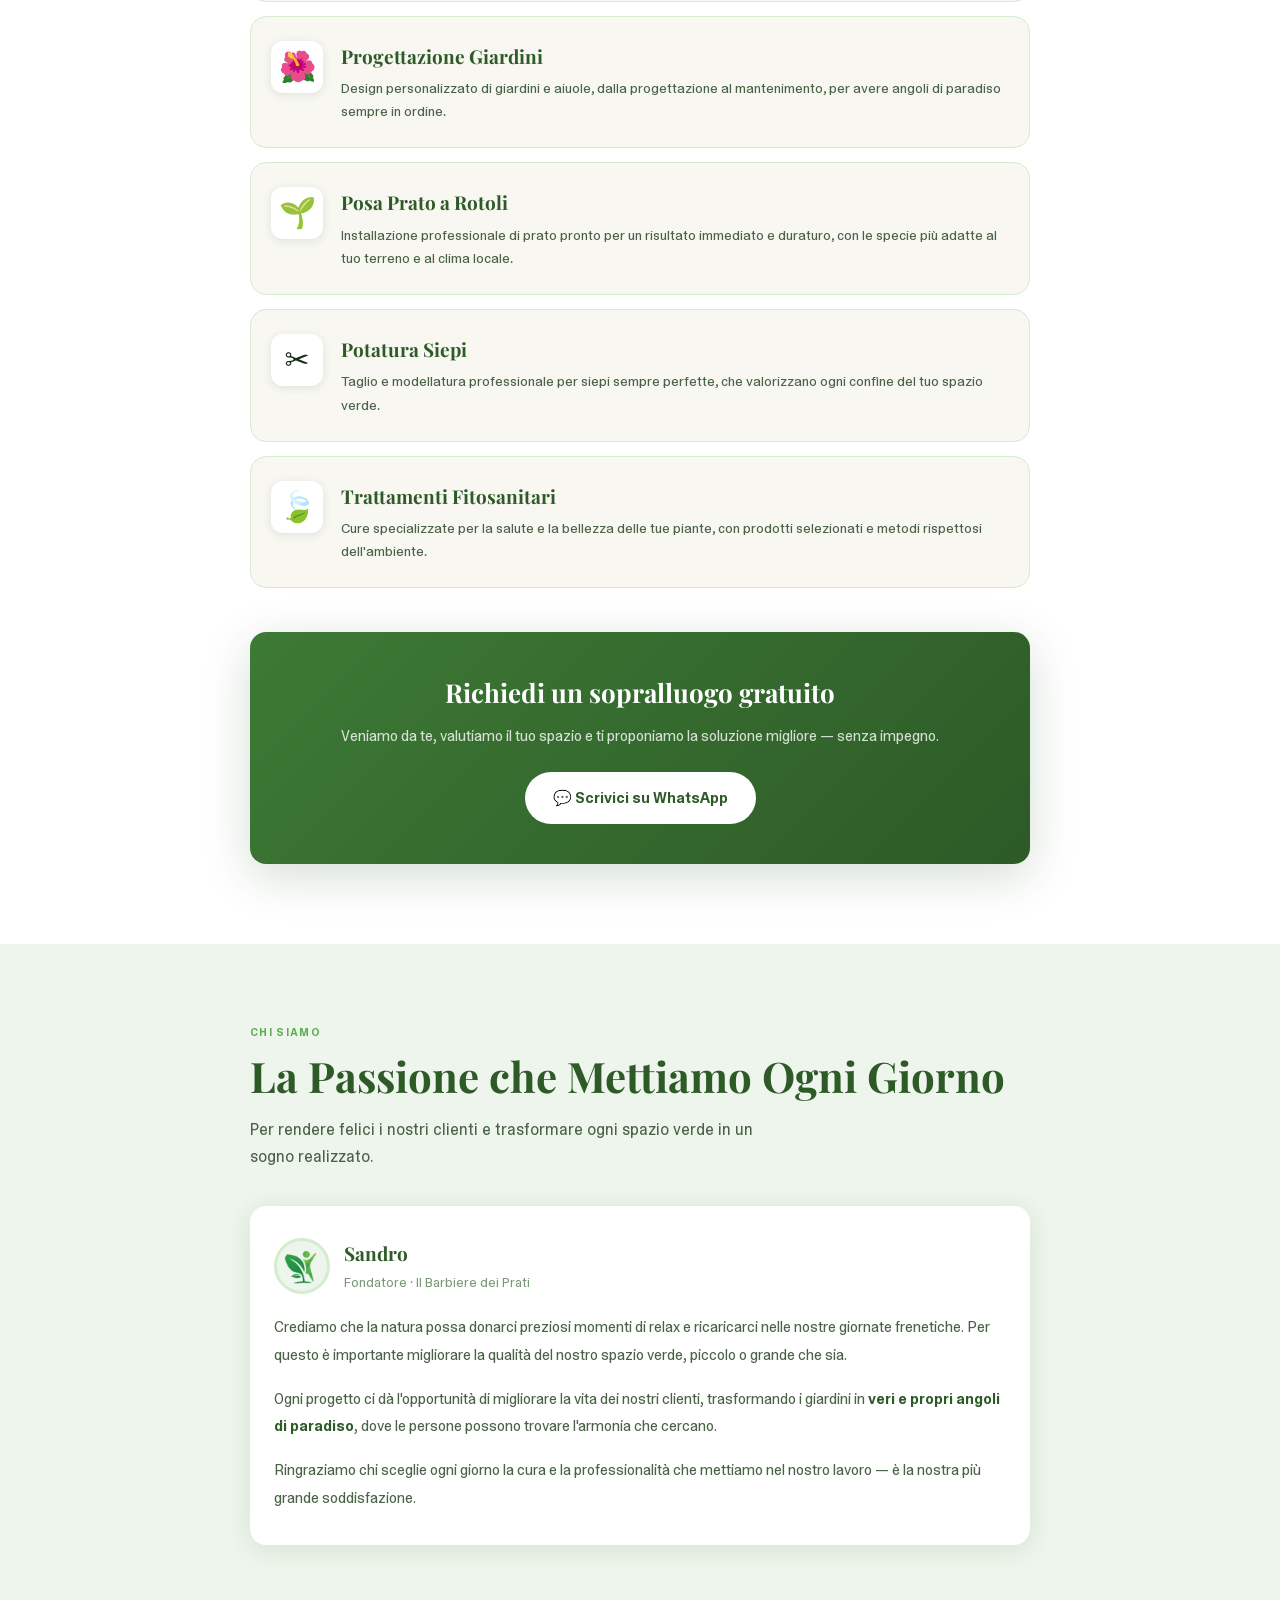
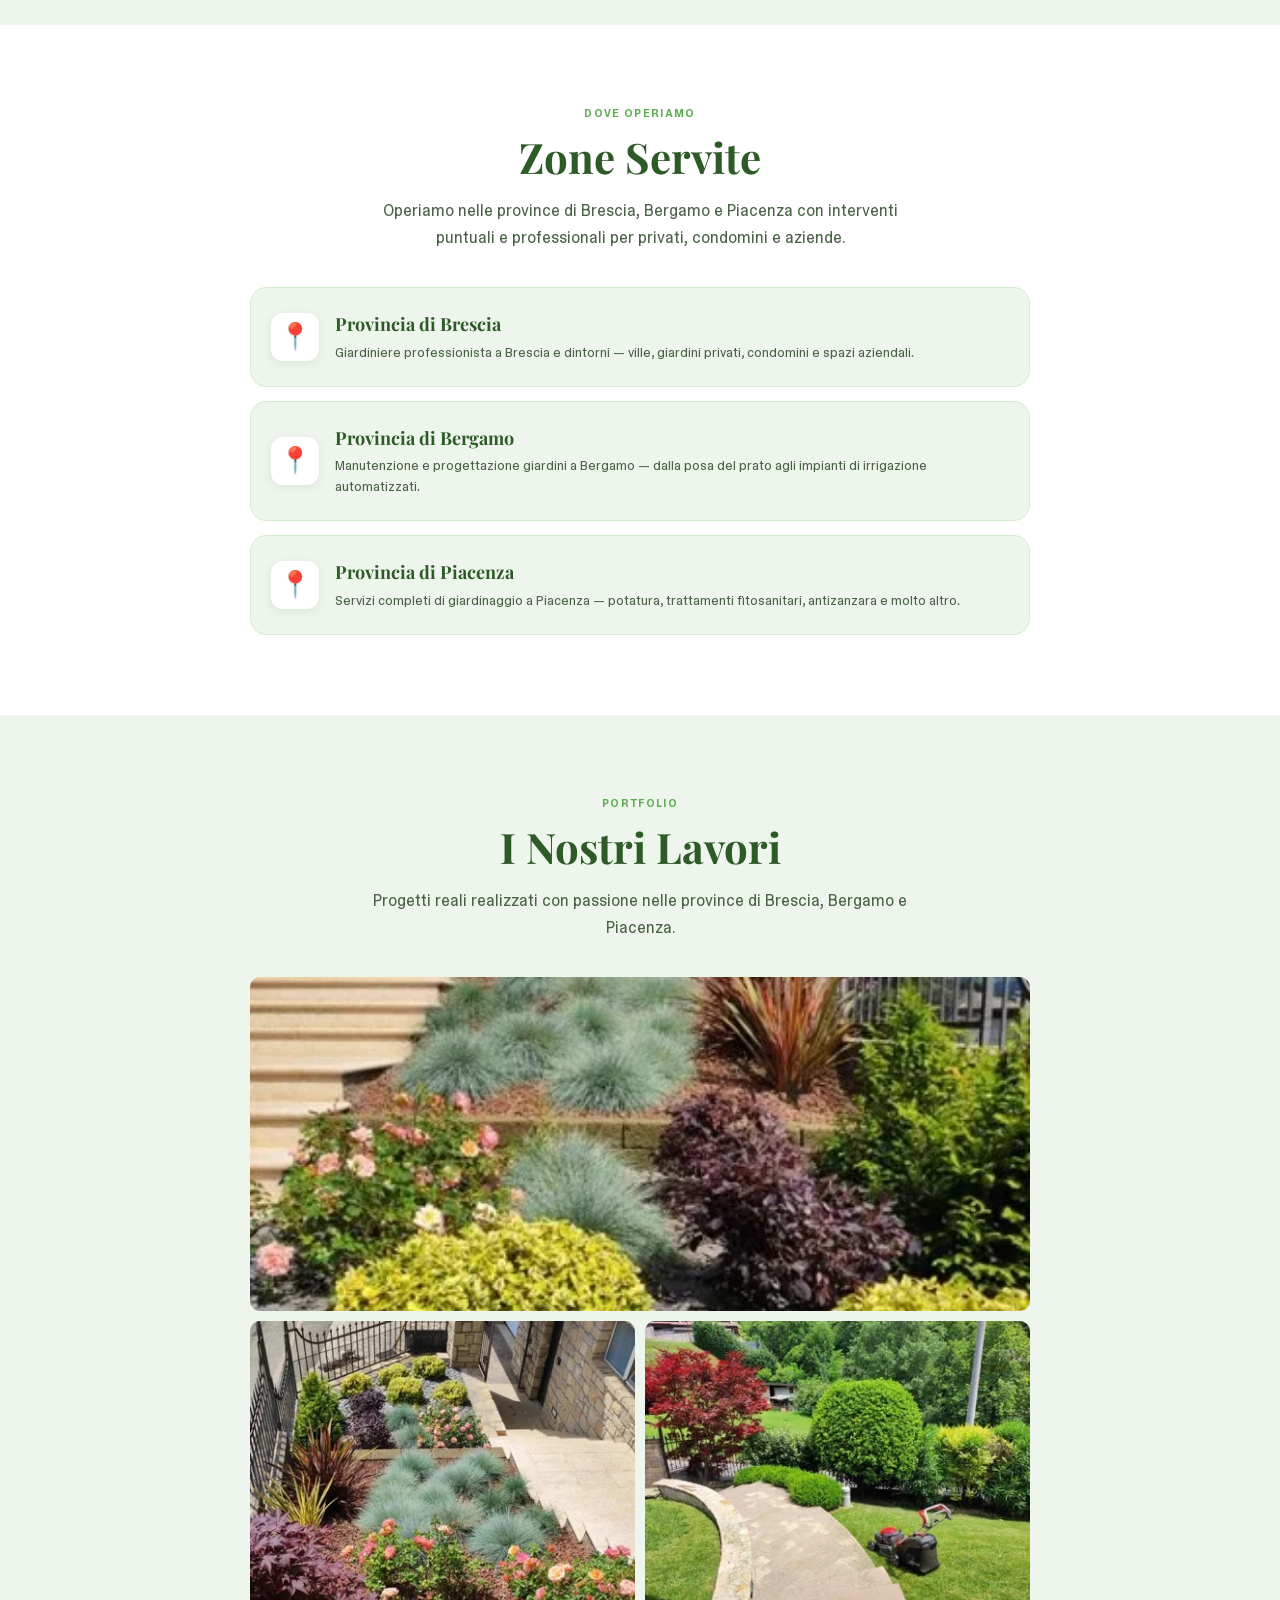
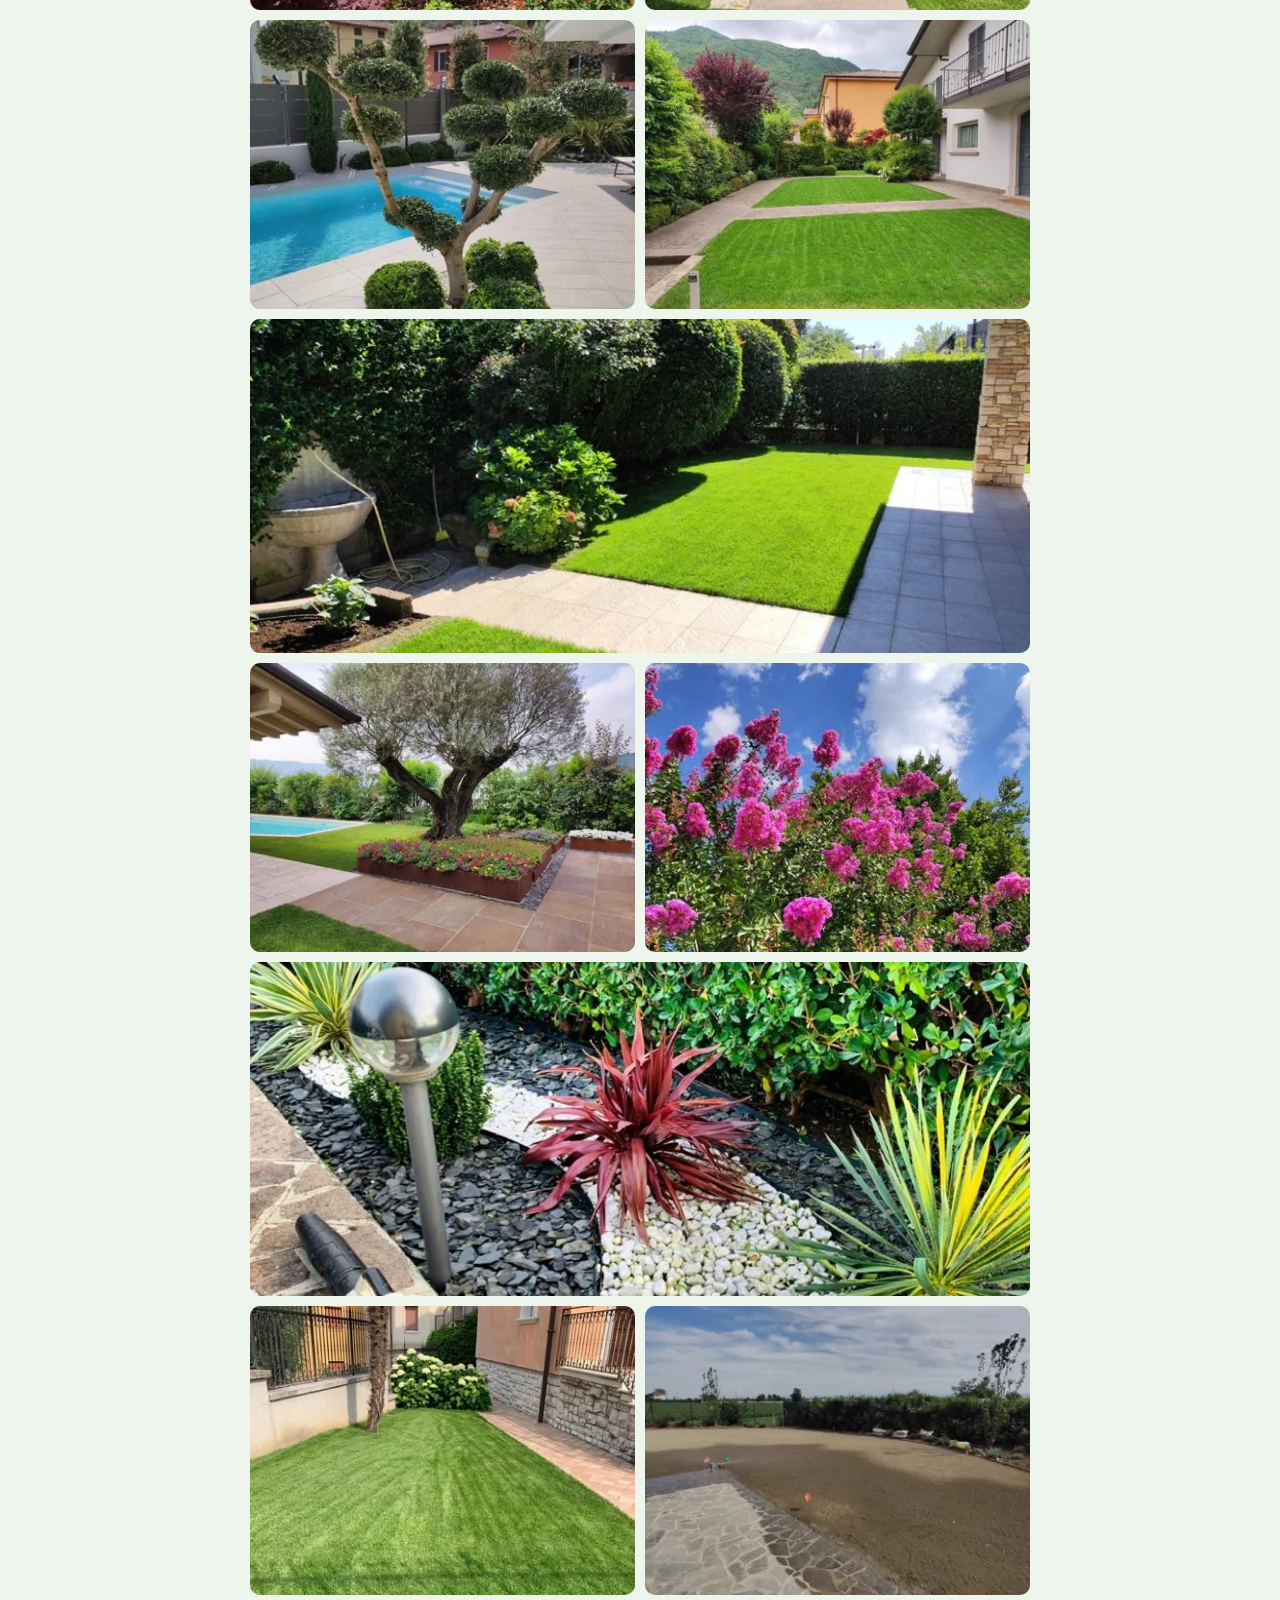
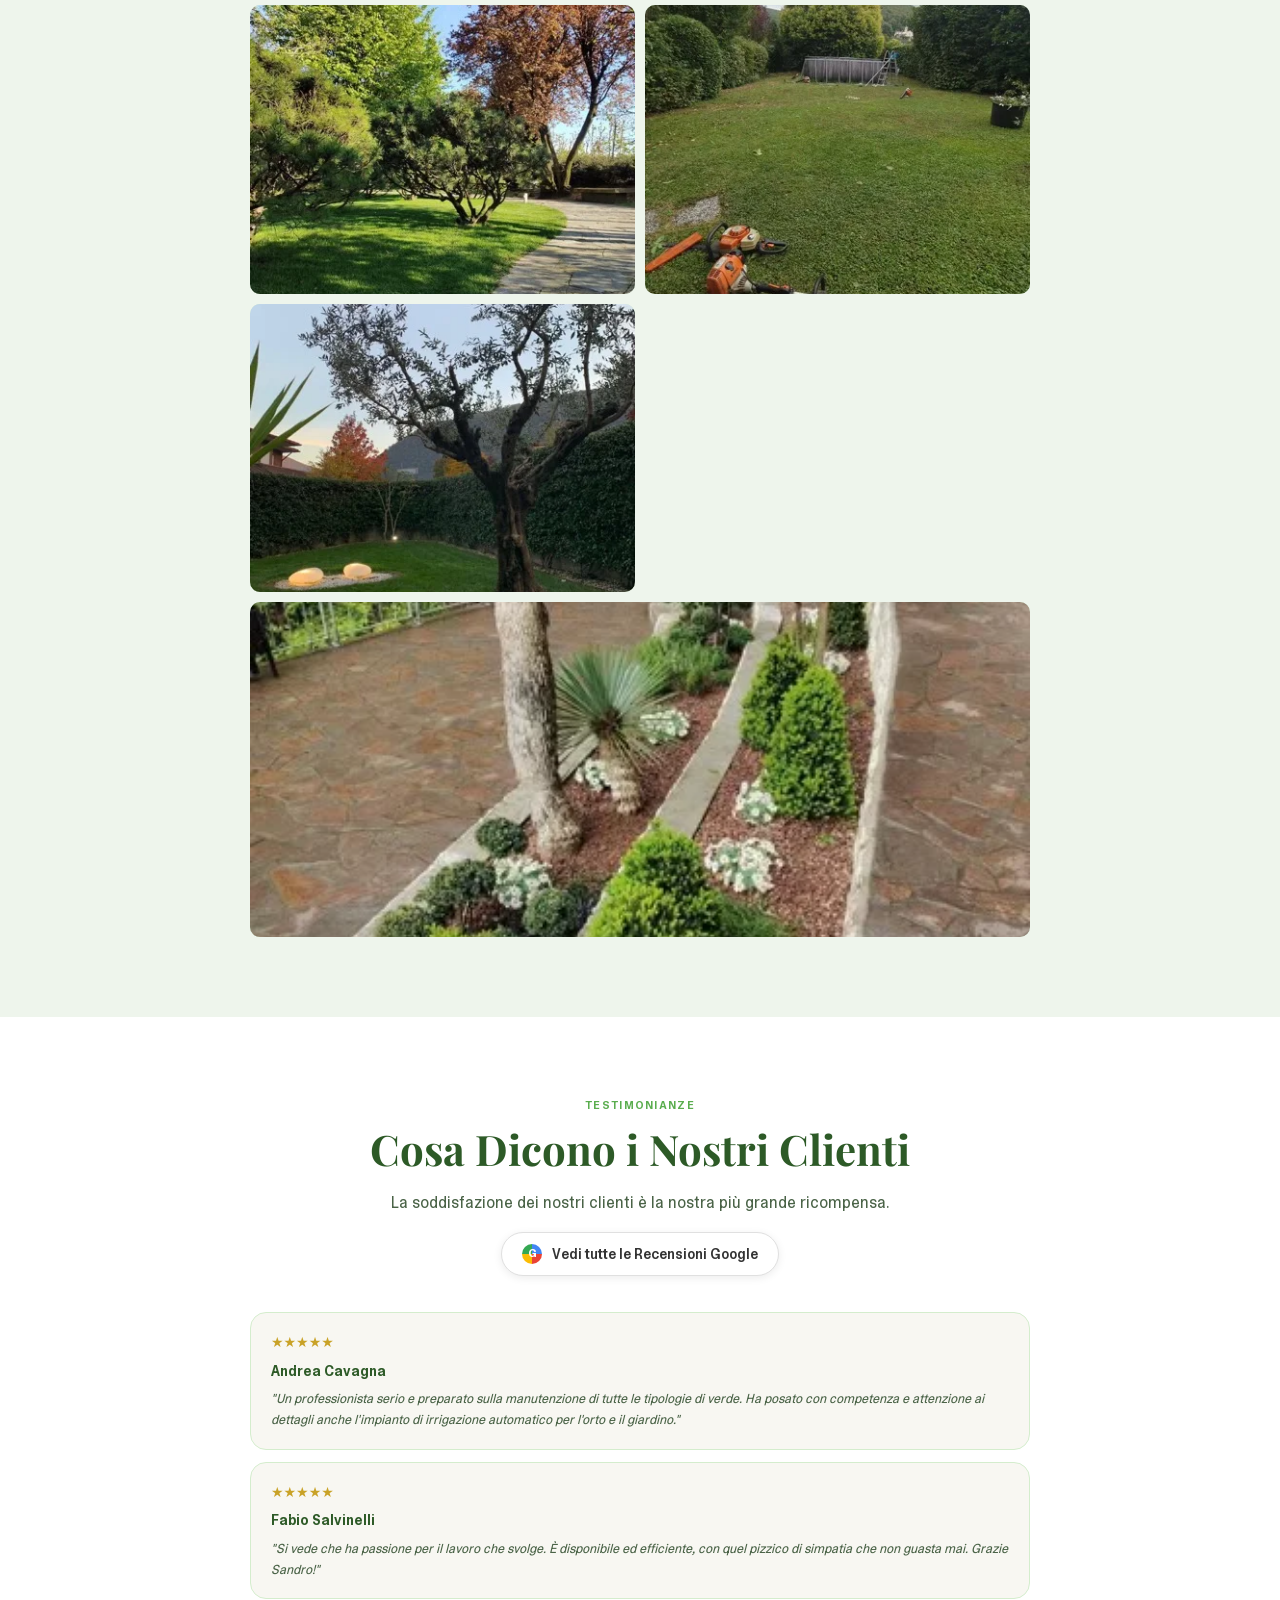
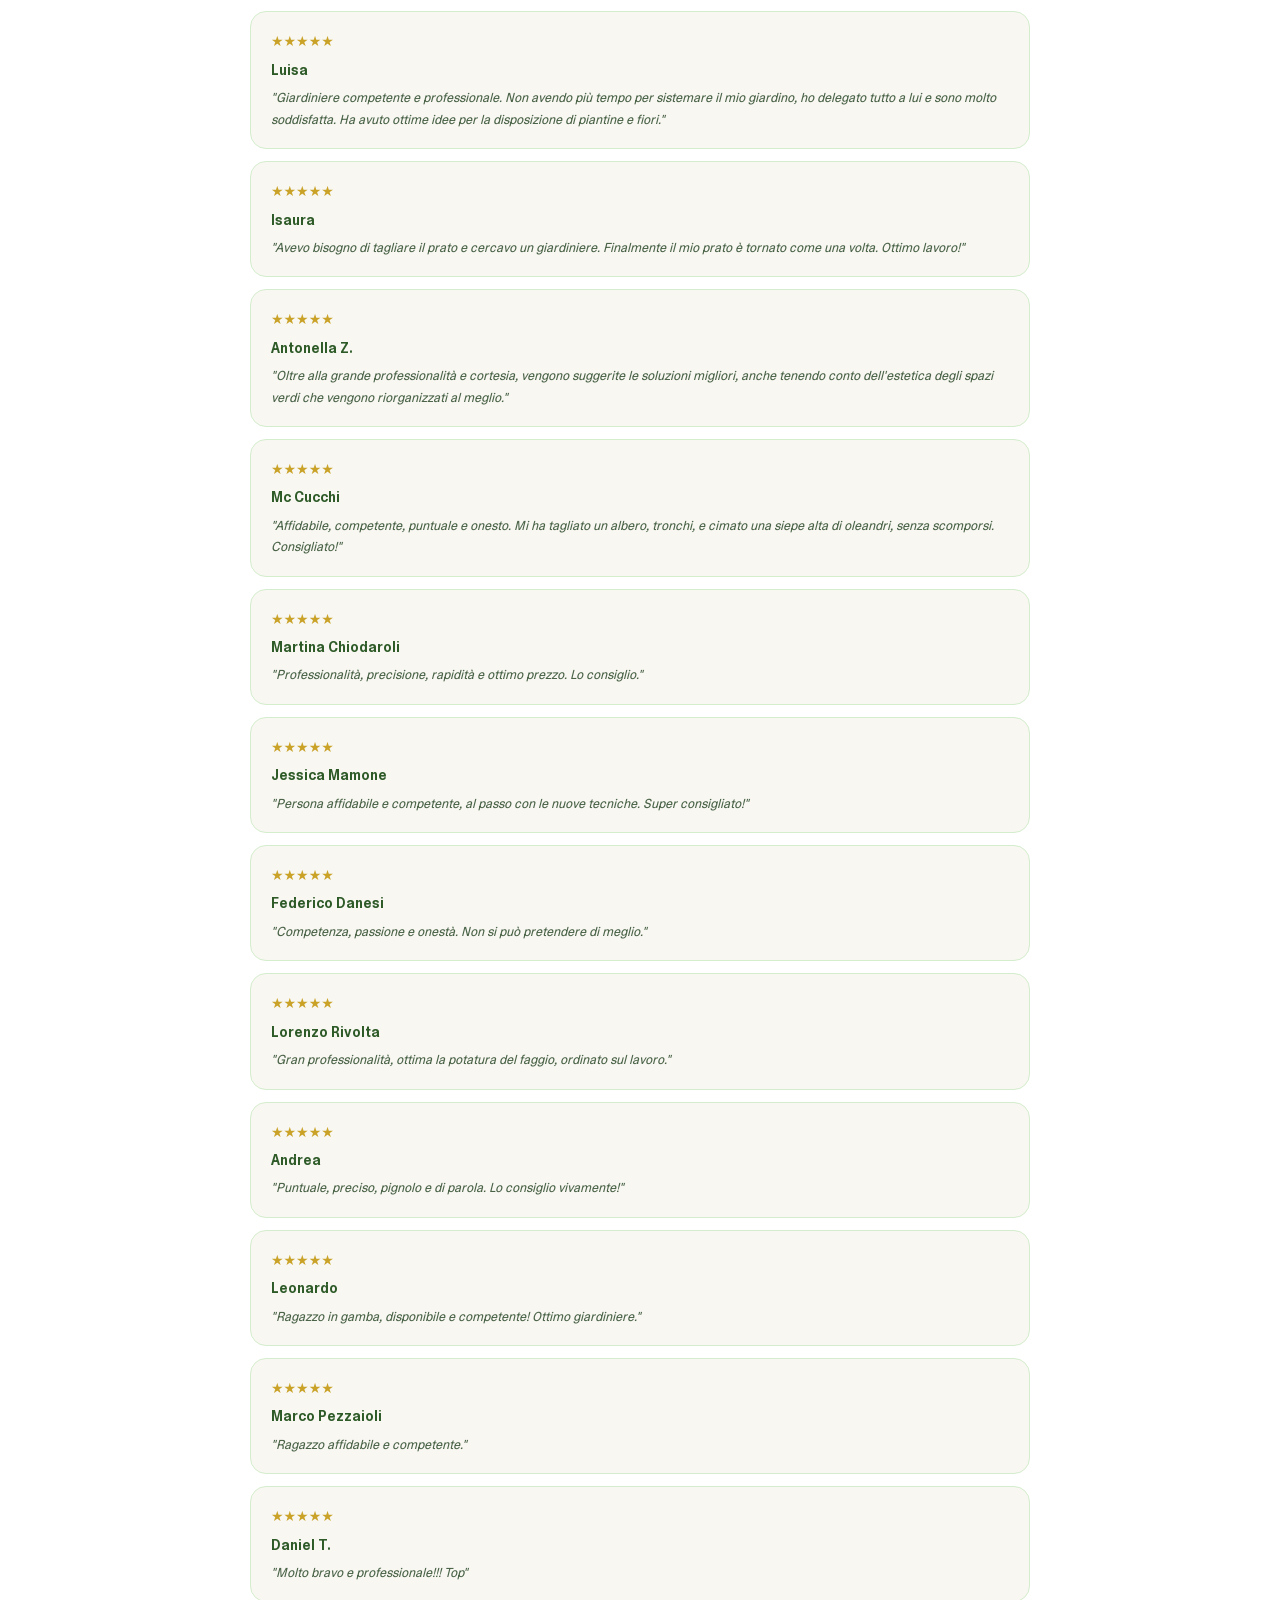
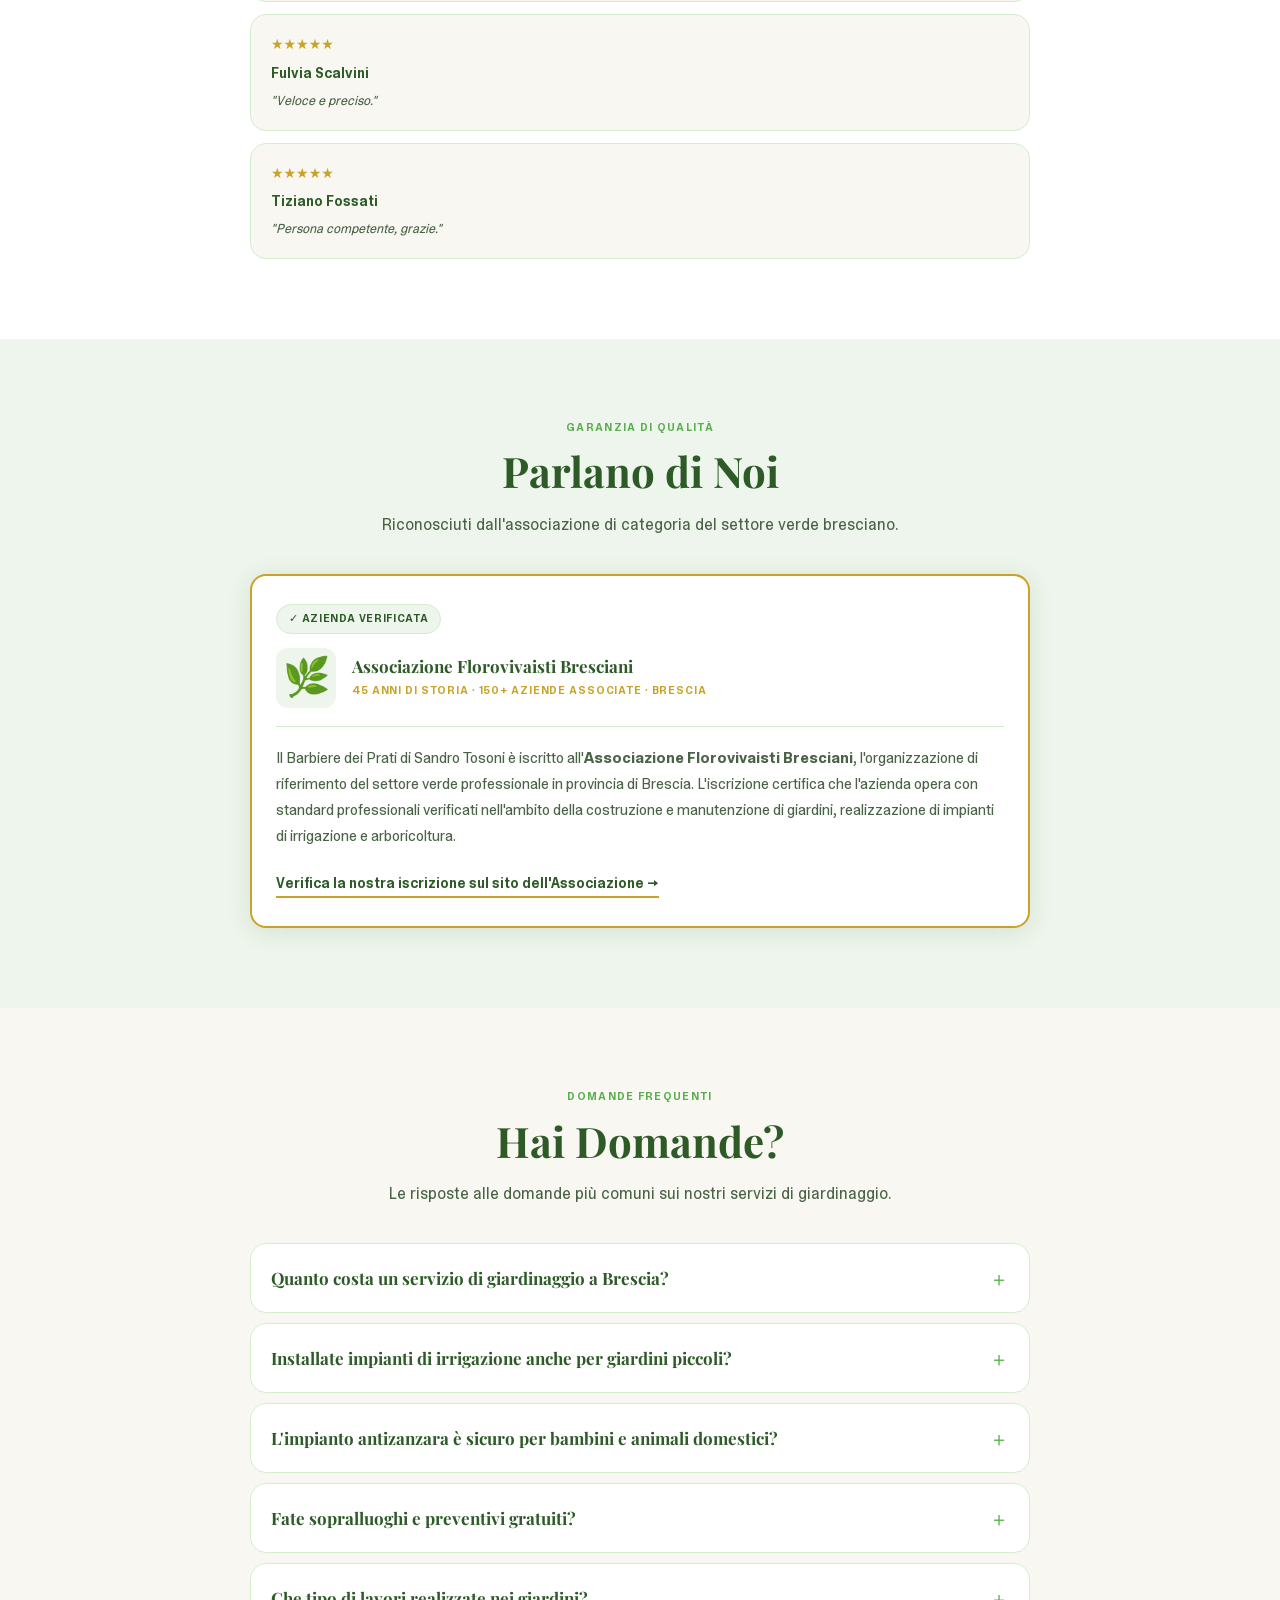
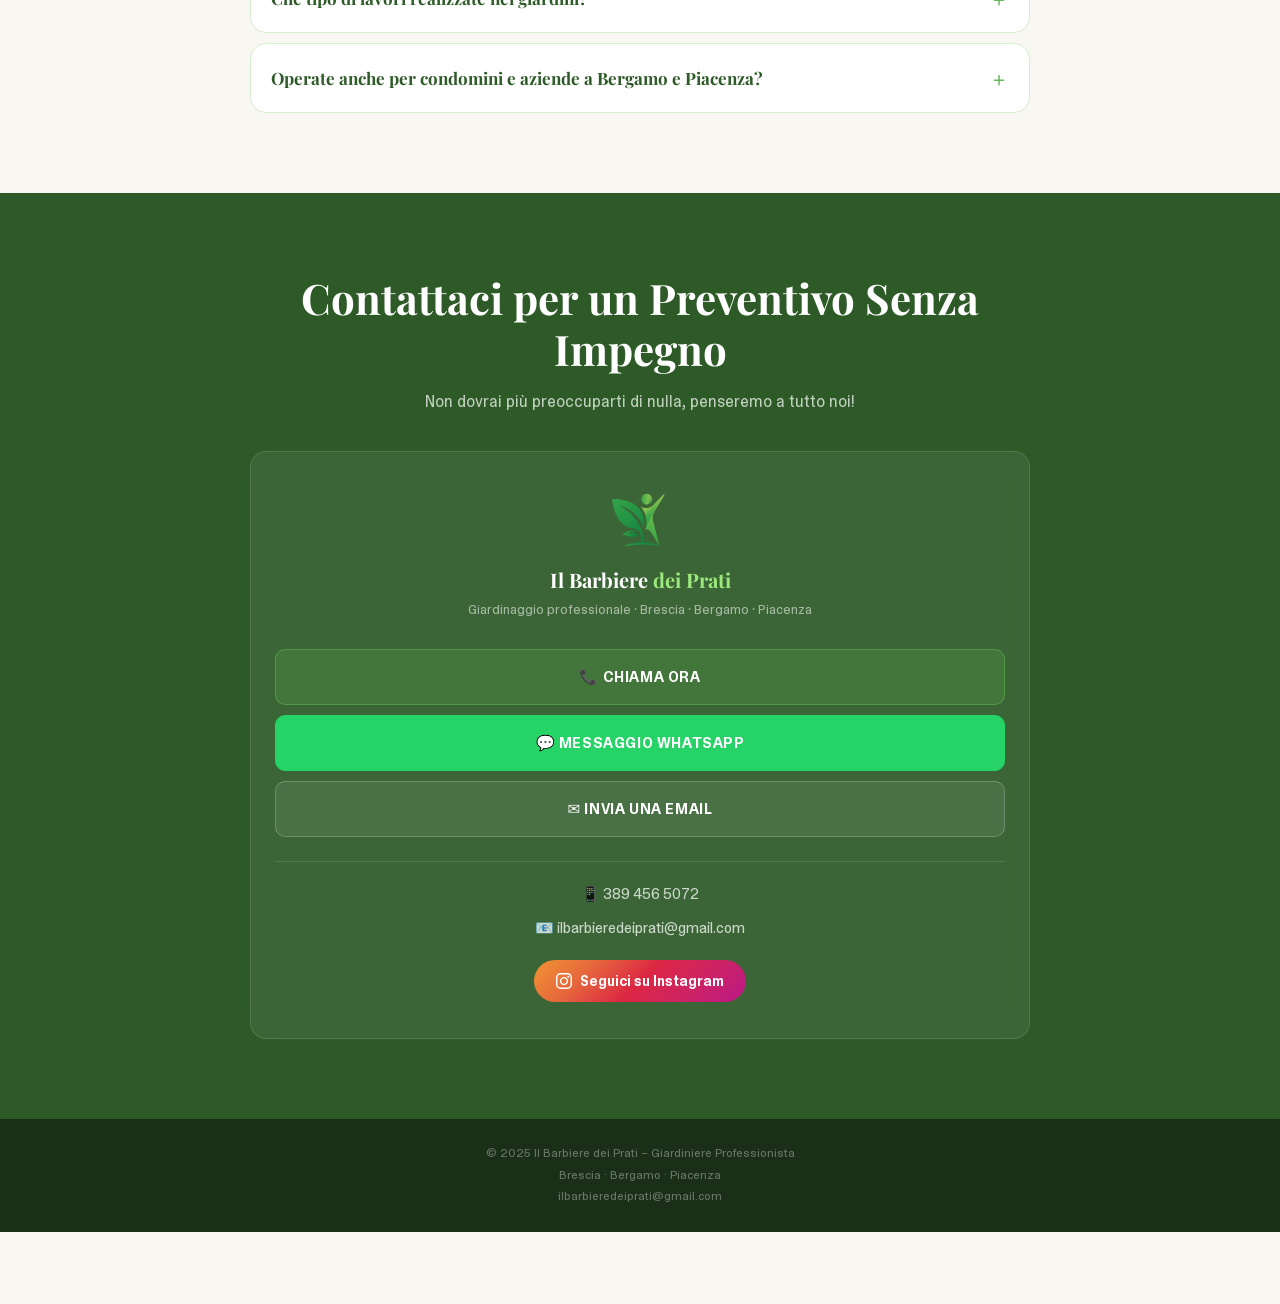
==== commit a8f3ab73: "Add sezione Parlano di Noi + memberOf schema Florovivaisti Bresciani - Nuova sezione #riconoscimenti" ====
--- a/index.html
+++ b/index.html
@@ -103,8 +103,14 @@
         { "@type": "Review", "author": { "@type": "Person", "name": "Luisa" }, "reviewRating": { "@type": "Rating", "ratingValue": "5", "bestRating": "5" }, "reviewBody": "Giardiniere competente e professionale. Non avendo più tempo per sistemare il mio giardino, ho delegato tutto a lui e sono molto soddisfatta." }
       ],
       "sameAs": [
-        "https://www.instagram.com/il_barbiere_dei_prati"
-      ]
+        "https://www.instagram.com/il_barbiere_dei_prati",
+        "https://www.florovivaistibs.it/associato_197_il-barbiere-dei-prati-di-tosoni-sandro"
+      ],
+      "memberOf": {
+        "@type": "Organization",
+        "name": "Associazione Florovivaisti Bresciani",
+        "url": "https://www.florovivaistibs.it"
+      }
     },
     {
       "@type": "FAQPage",
@@ -258,6 +264,16 @@
 .rs{color:var(--gold);font-size:14px;margin-bottom:6px}
 .rn{font-weight:600;color:var(--gd);font-size:14px;margin-bottom:6px}
 .rx{font-size:13px;color:var(--tm);line-height:1.65;font-style:italic}
+#riconoscimenti{background:var(--gp)}
+.pr-card{background:var(--w);border:2px solid var(--gold);border-radius:var(--r);padding:28px 24px;margin-top:36px;box-shadow:var(--sh)}
+.pr-badge{display:flex;align-items:center;gap:16px;margin-bottom:18px;padding-bottom:18px;border-bottom:1px solid var(--gmt)}
+.pr-icon{font-size:38px;flex-shrink:0;width:60px;height:60px;background:var(--gp);border-radius:12px;display:flex;align-items:center;justify-content:center}
+.pr-name{font-family:'Playfair Display',serif;font-size:17px;font-weight:700;color:var(--gd);line-height:1.3}
+.pr-assoc-meta{font-size:11px;color:var(--gold);font-weight:600;text-transform:uppercase;letter-spacing:.08em;margin-top:5px}
+.pr-body{font-size:15px;color:var(--tm);line-height:1.75;margin-bottom:20px}
+.pr-link{display:inline-flex;align-items:center;gap:6px;color:var(--gd);font-weight:600;font-size:14px;text-decoration:none;border-bottom:2px solid var(--gold);padding-bottom:2px;transition:color .2s}
+.pr-link:hover{color:var(--gl)}
+.pr-seal{display:inline-flex;align-items:center;gap:6px;background:var(--gp);border:1px solid var(--gmt);border-radius:50px;padding:5px 12px;font-size:11px;font-weight:600;color:var(--gd);text-transform:uppercase;letter-spacing:.06em;margin-bottom:14px}
 #faq{background:var(--cream)}
 .fql{margin-top:36px;display:flex;flex-direction:column;gap:10px}
 .fq{background:var(--w);border:1px solid var(--gmt);border-radius:var(--r);overflow:hidden}
@@ -450,6 +466,28 @@
   </div>
 </section>
 
+<section id="riconoscimenti">
+  <div class="con">
+    <div class="tc">
+      <div class="sl">Garanzia di qualità</div>
+      <h2 class="st">Parlano di Noi</h2>
+      <p class="ss">Riconosciuti dall'associazione di categoria del settore verde bresciano.</p>
+    </div>
+    <div class="pr-card">
+      <div class="pr-seal">✓ Azienda verificata</div>
+      <div class="pr-badge">
+        <div class="pr-icon">🌿</div>
+        <div>
+          <div class="pr-name">Associazione Florovivaisti Bresciani</div>
+          <div class="pr-assoc-meta">45 anni di storia · 150+ aziende associate · Brescia</div>
+        </div>
+      </div>
+      <p class="pr-body">Il Barbiere dei Prati di Sandro Tosoni è iscritto all'<strong>Associazione Florovivaisti Bresciani</strong>, l'organizzazione di riferimento del settore verde professionale in provincia di Brescia. L'iscrizione certifica che l'azienda opera con standard professionali verificati nell'ambito della costruzione e manutenzione di giardini, realizzazione di impianti di irrigazione e arboricoltura.</p>
+      <a href="https://www.florovivaistibs.it/associato_197_il-barbiere-dei-prati-di-tosoni-sandro" target="_blank" rel="noopener" class="pr-link">Verifica la nostra iscrizione sul sito dell'Associazione →</a>
+    </div>
+  </div>
+</section>
+
 <section id="faq">
   <div class="con">
     <div class="tc">
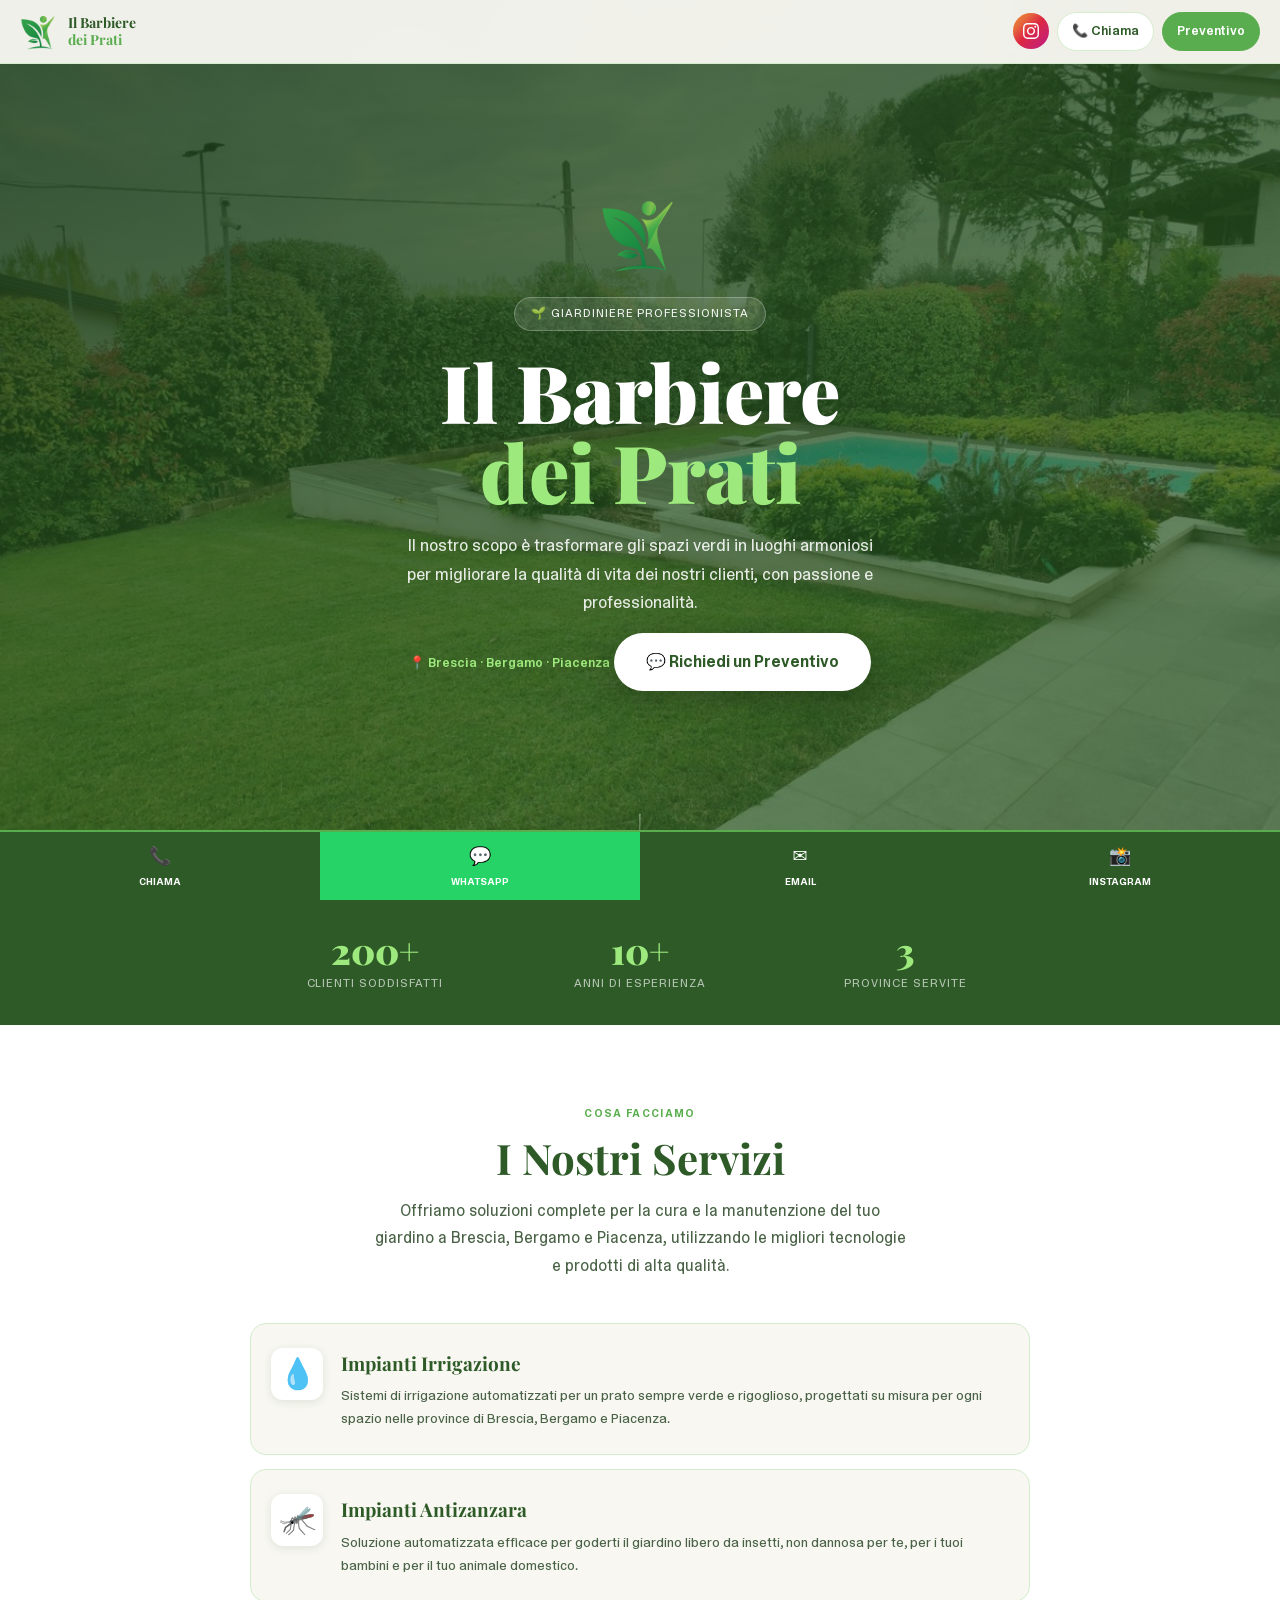
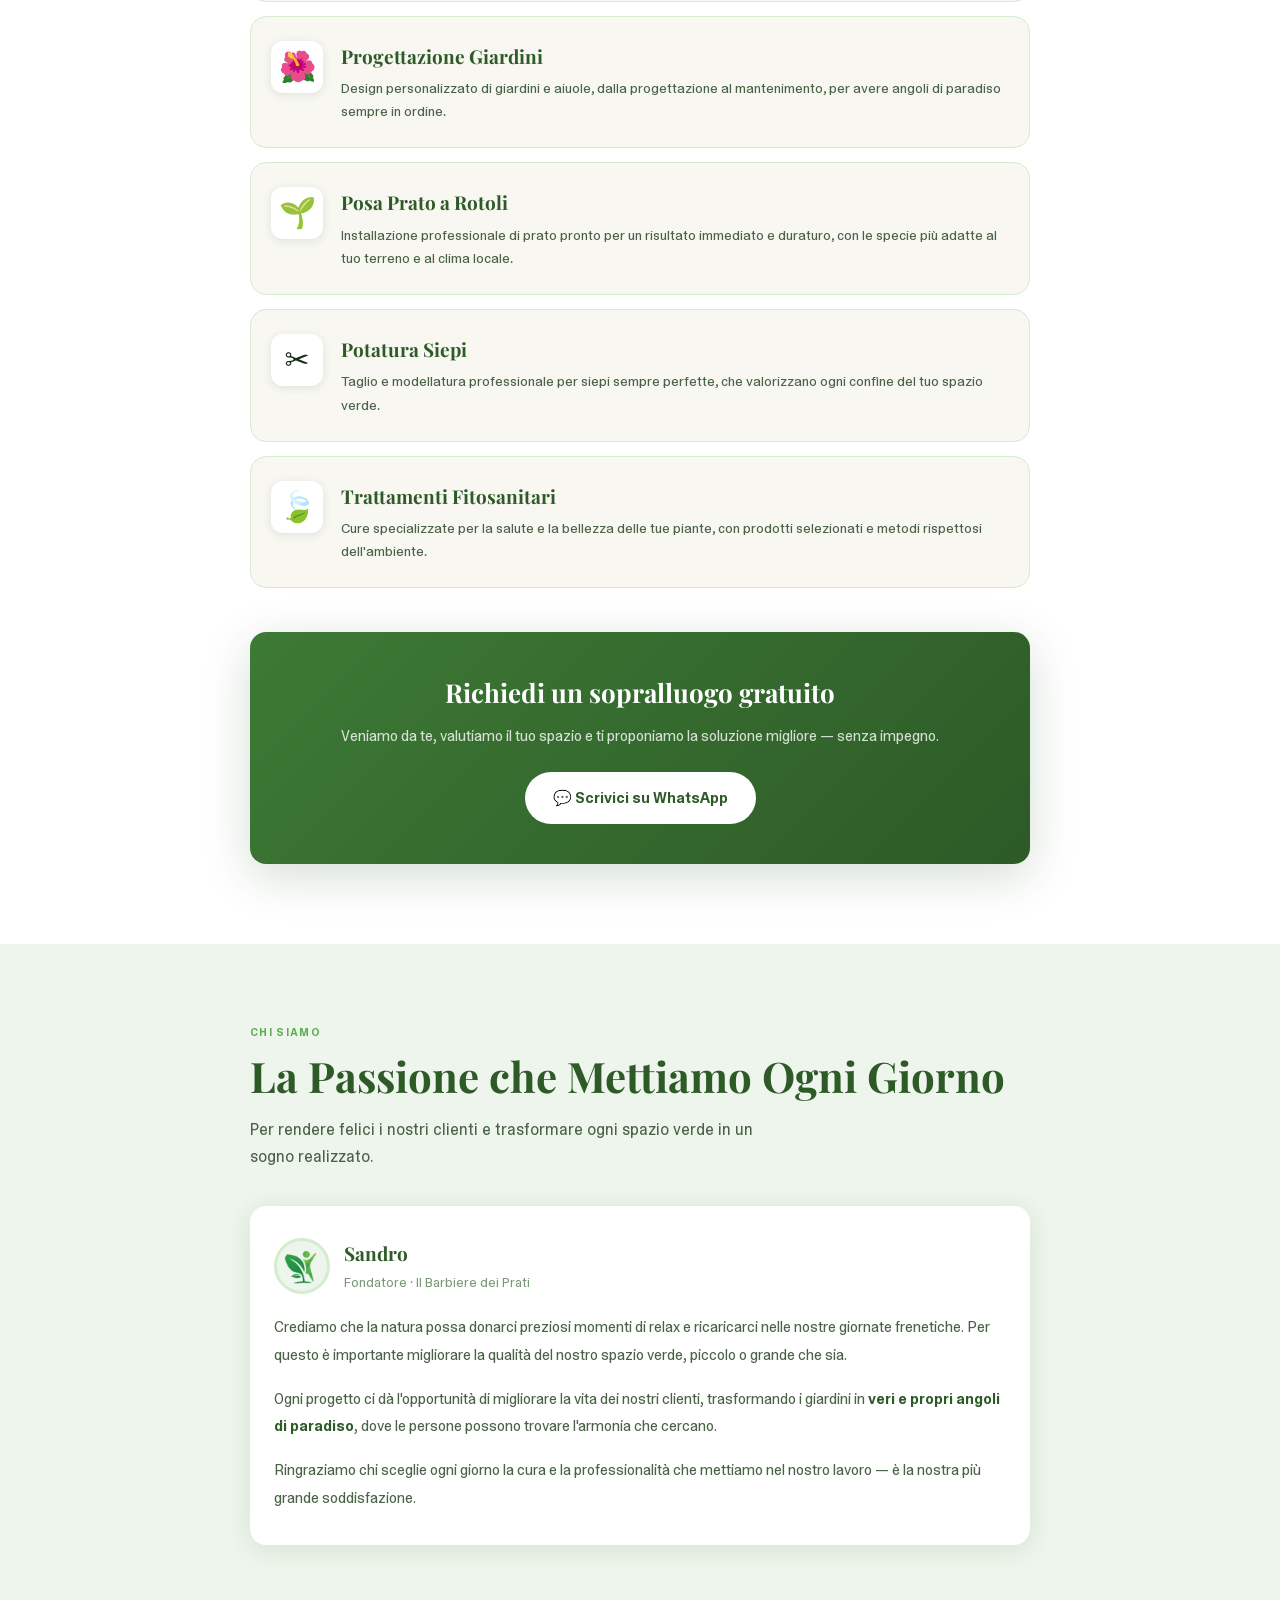
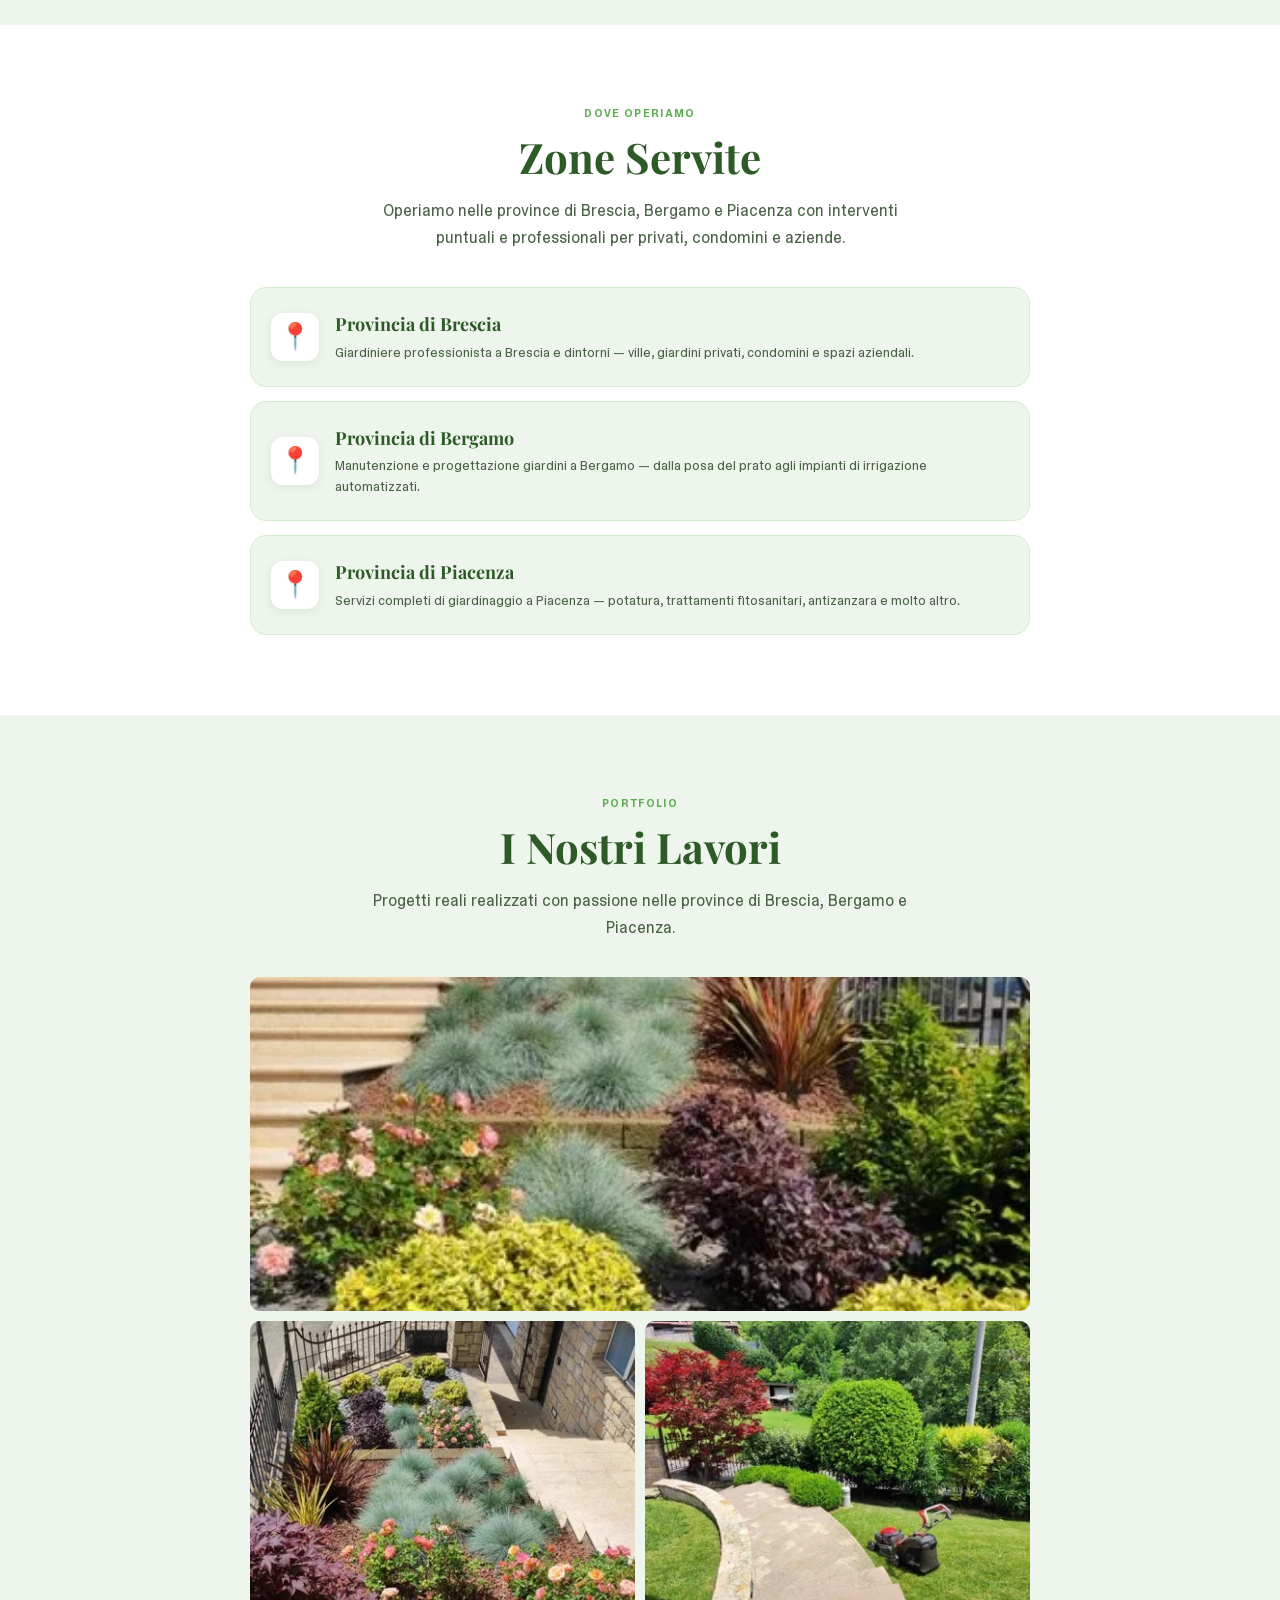
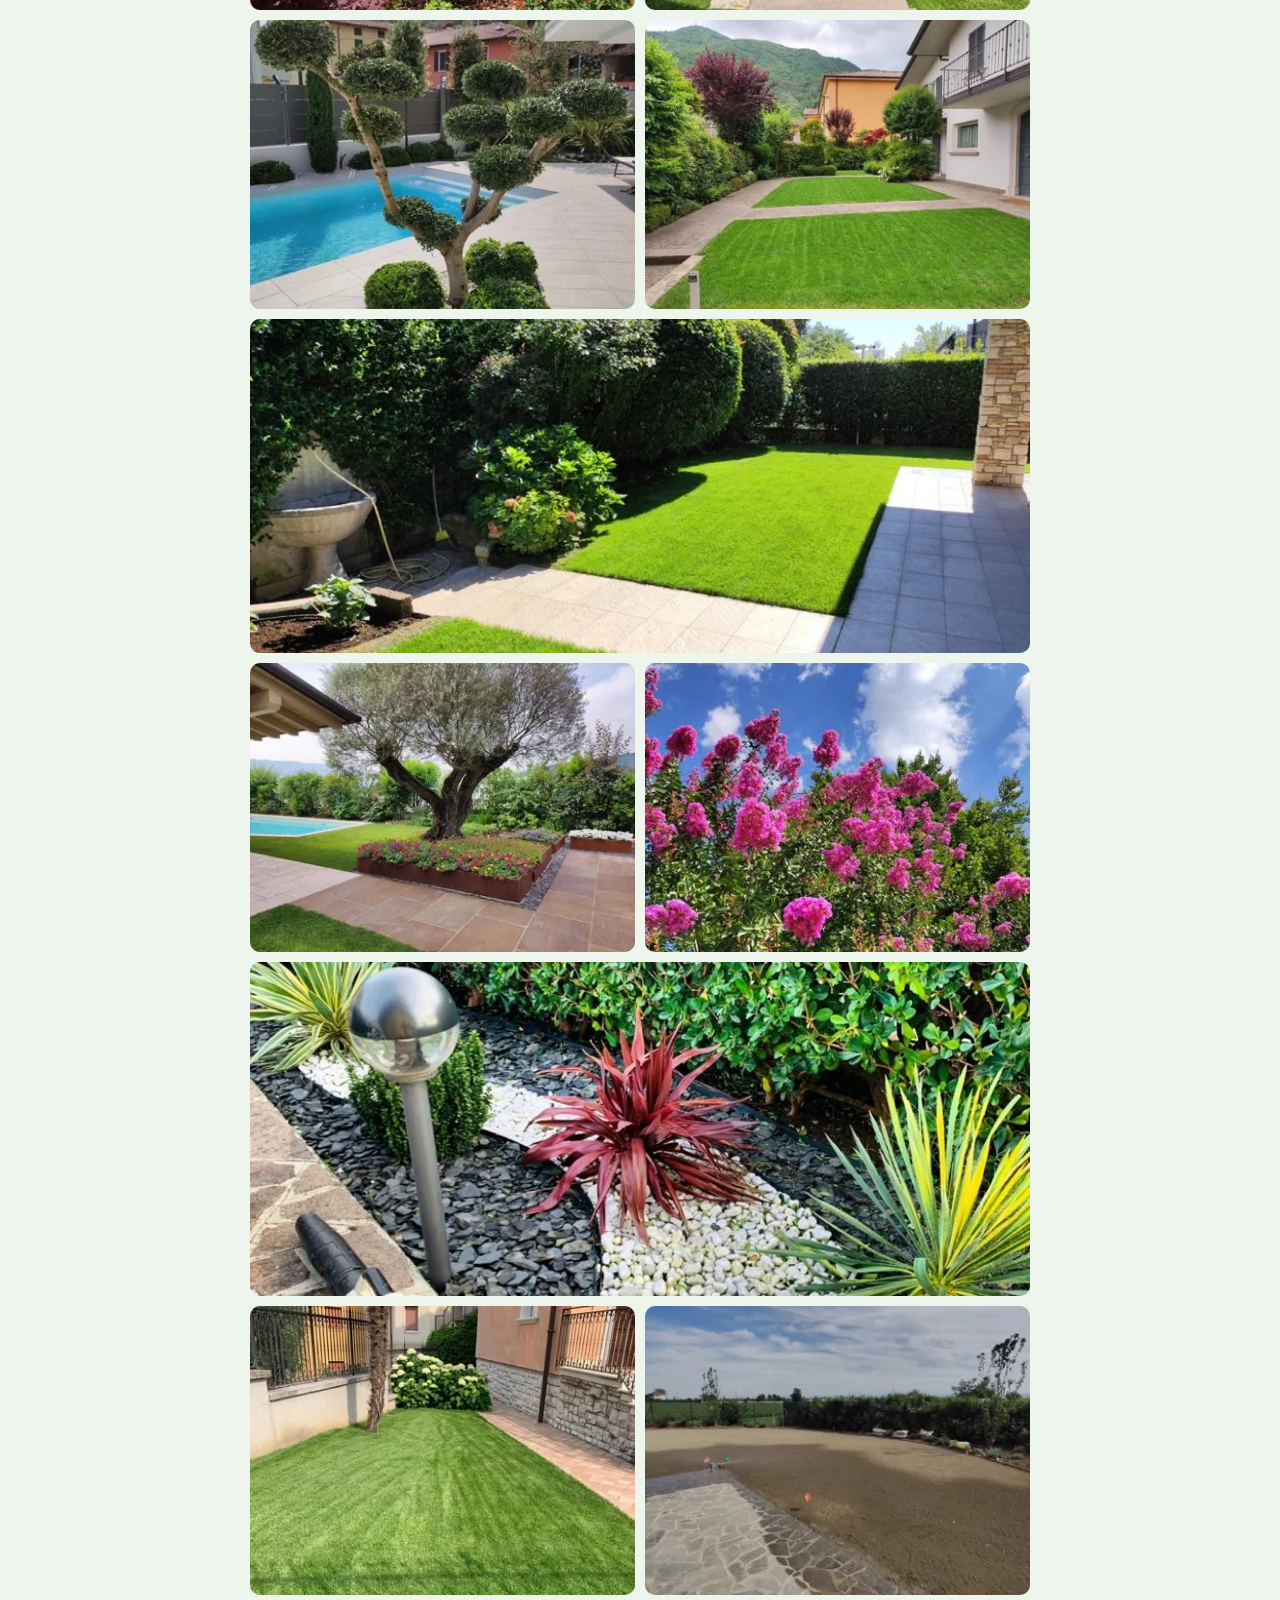
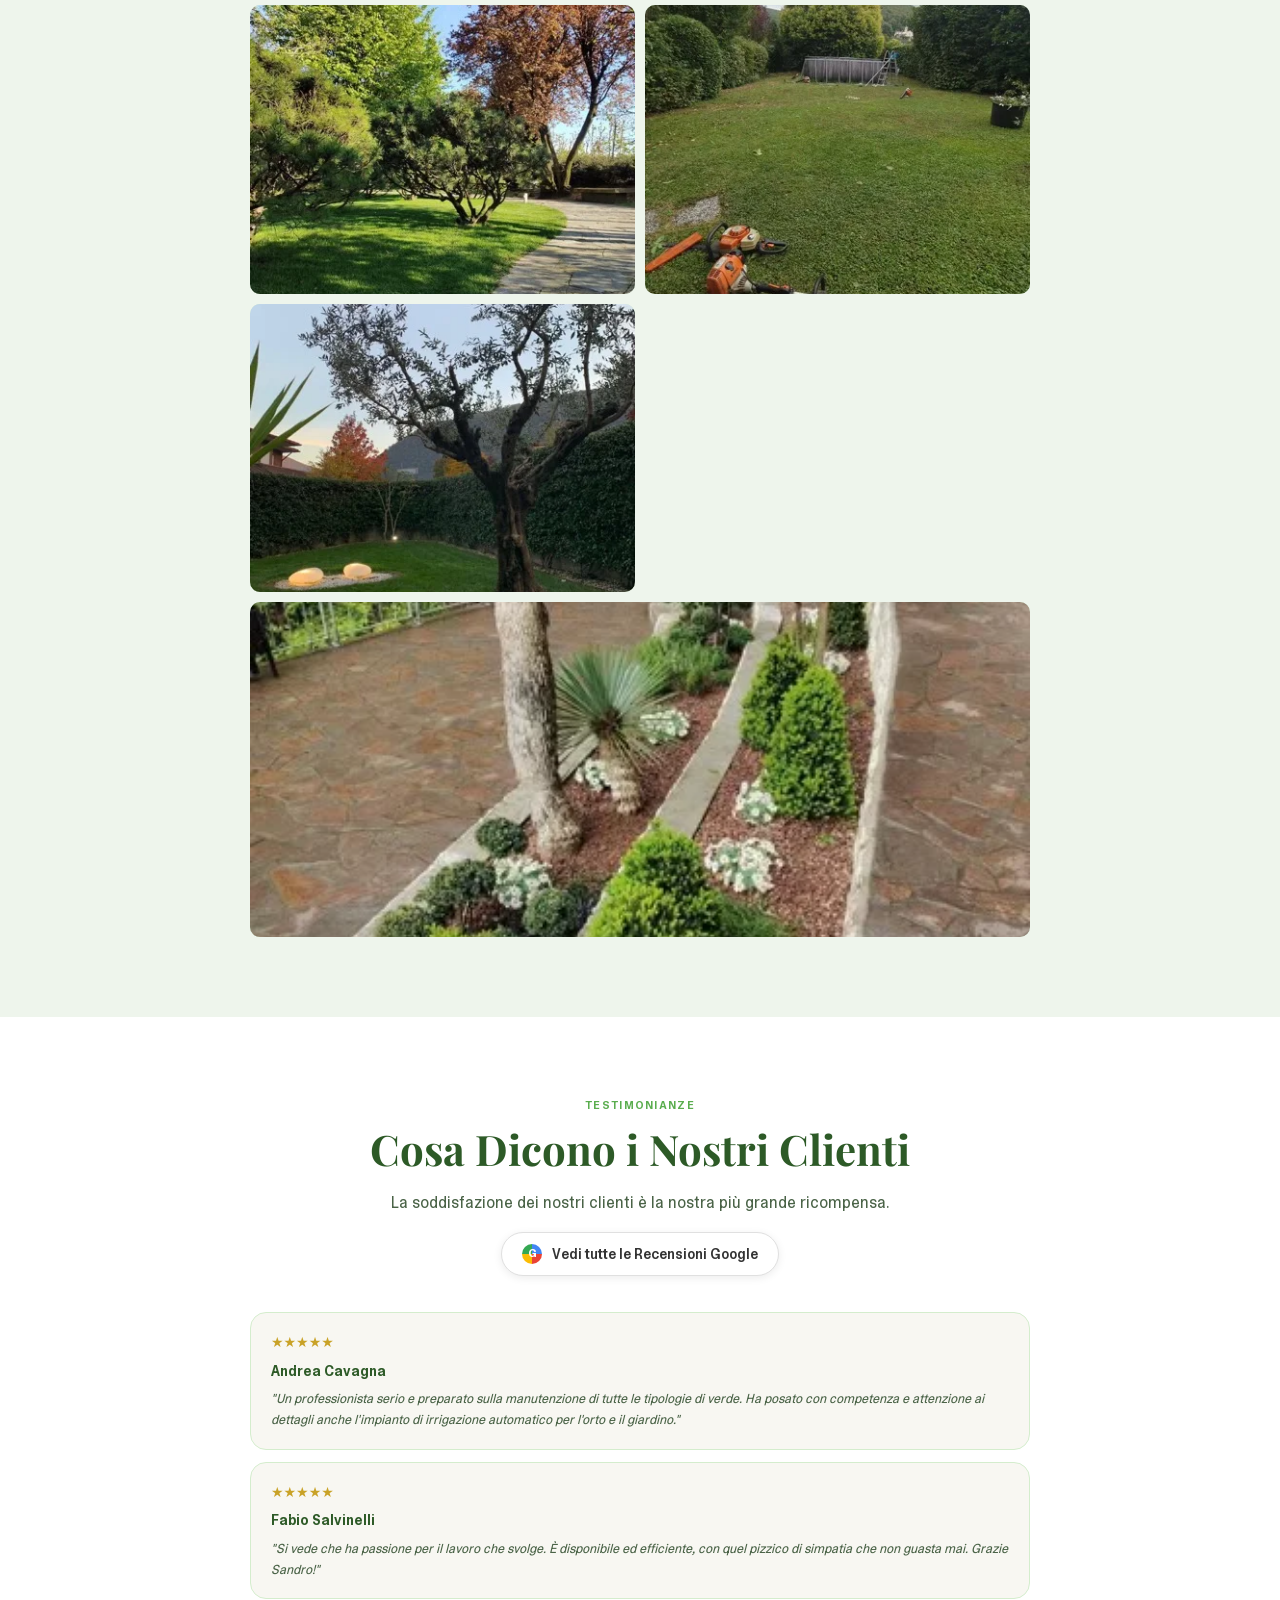
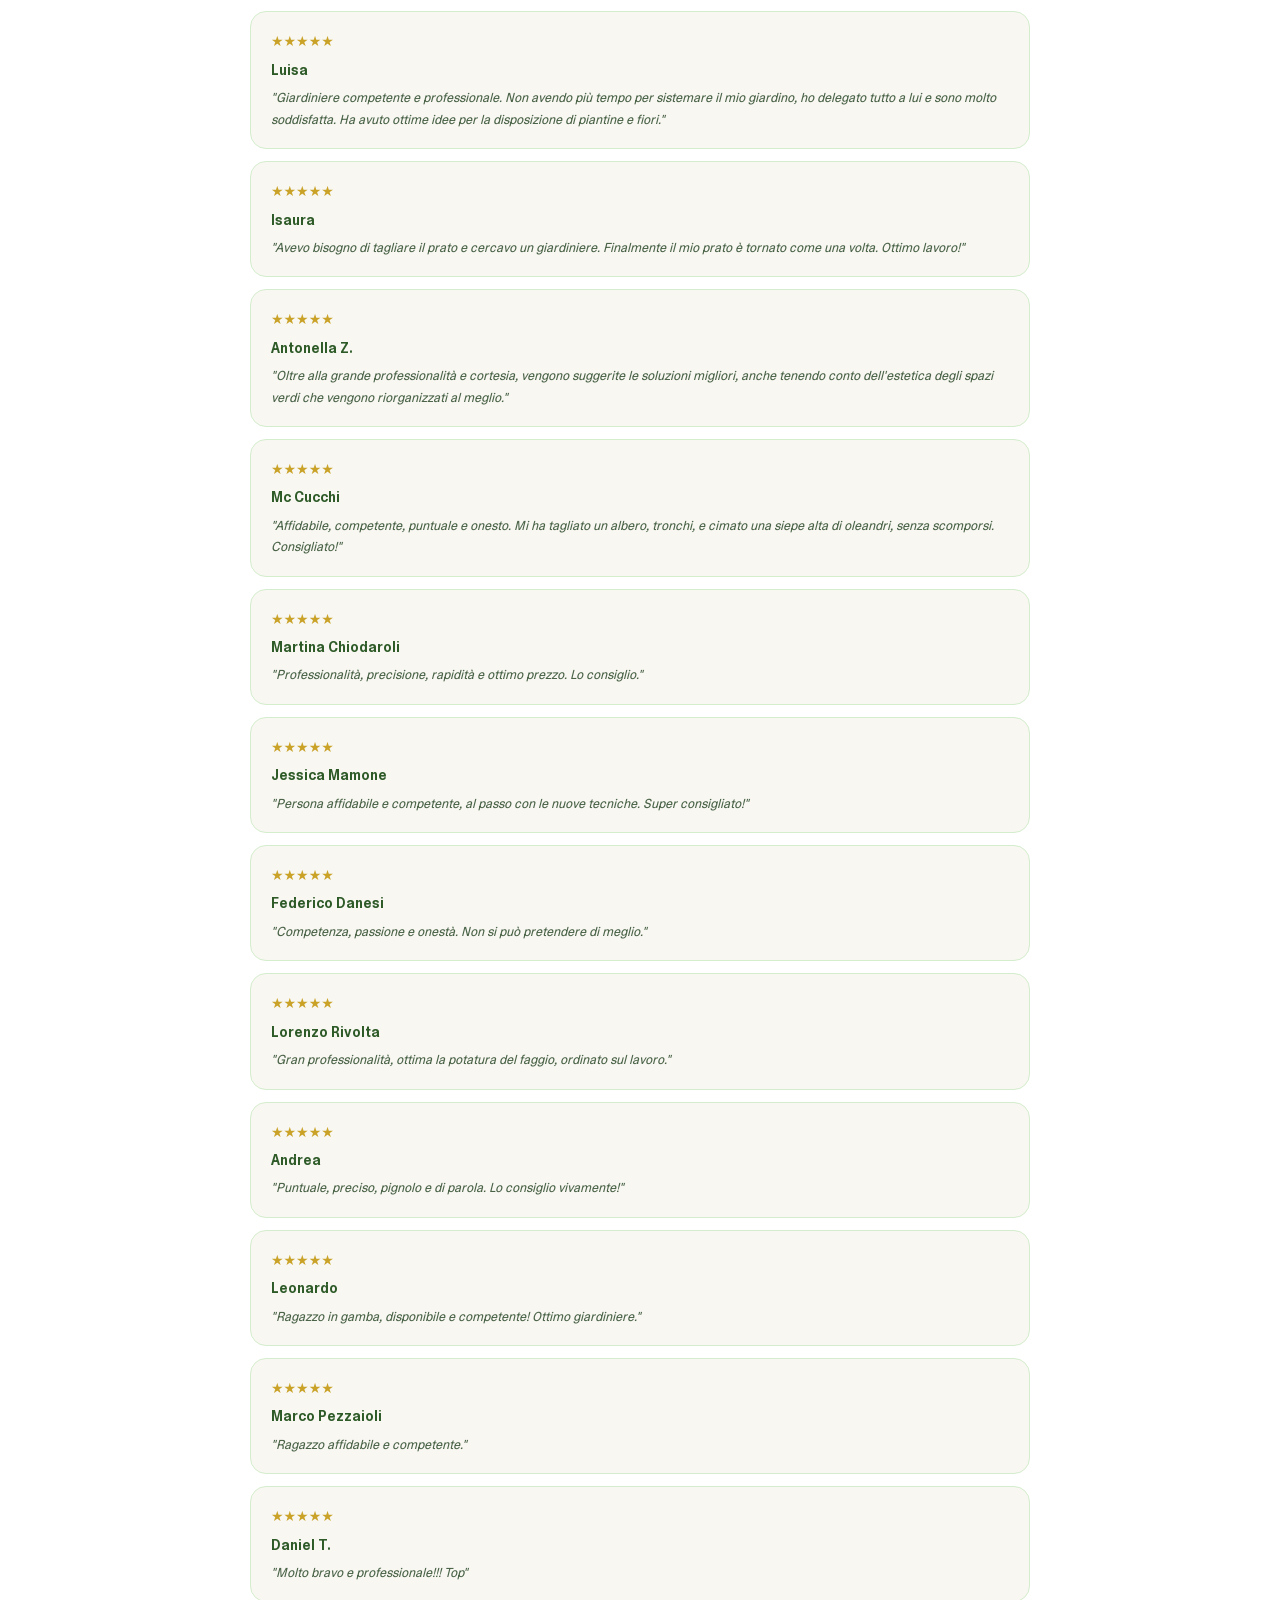
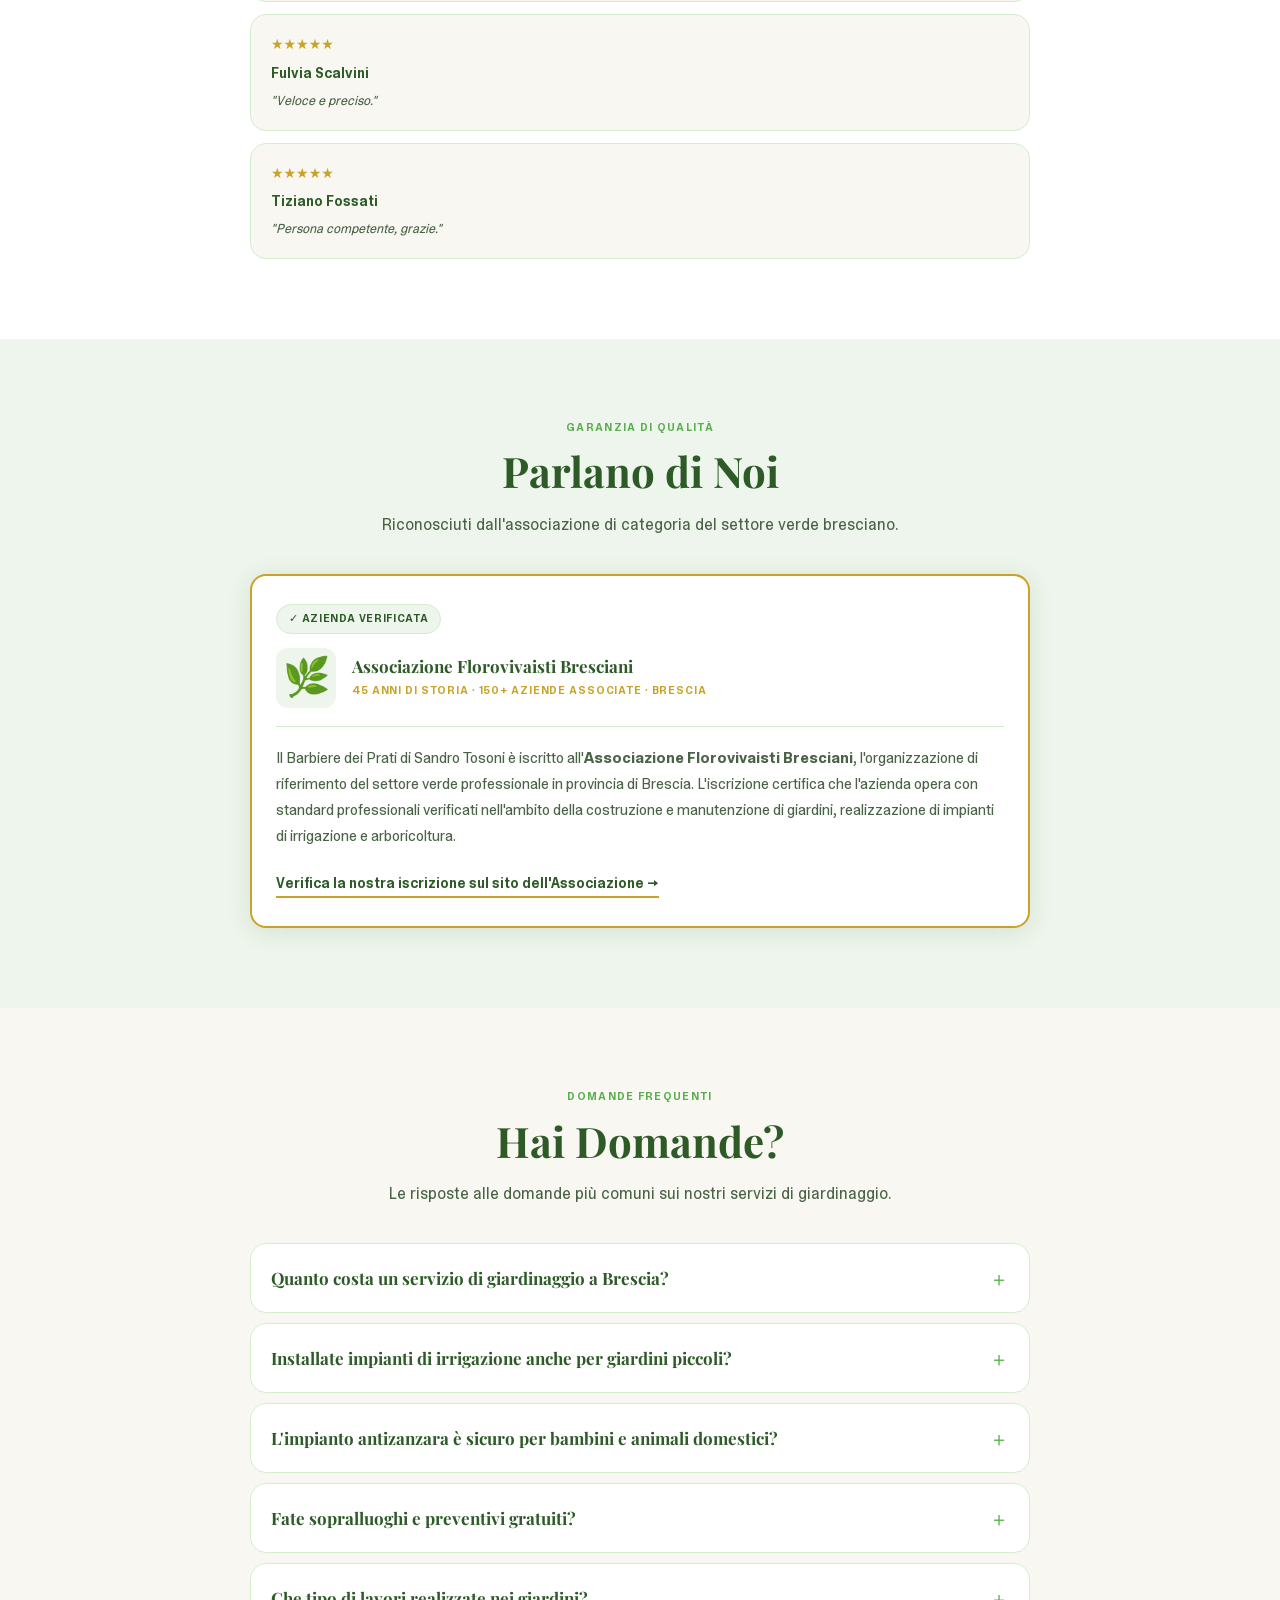
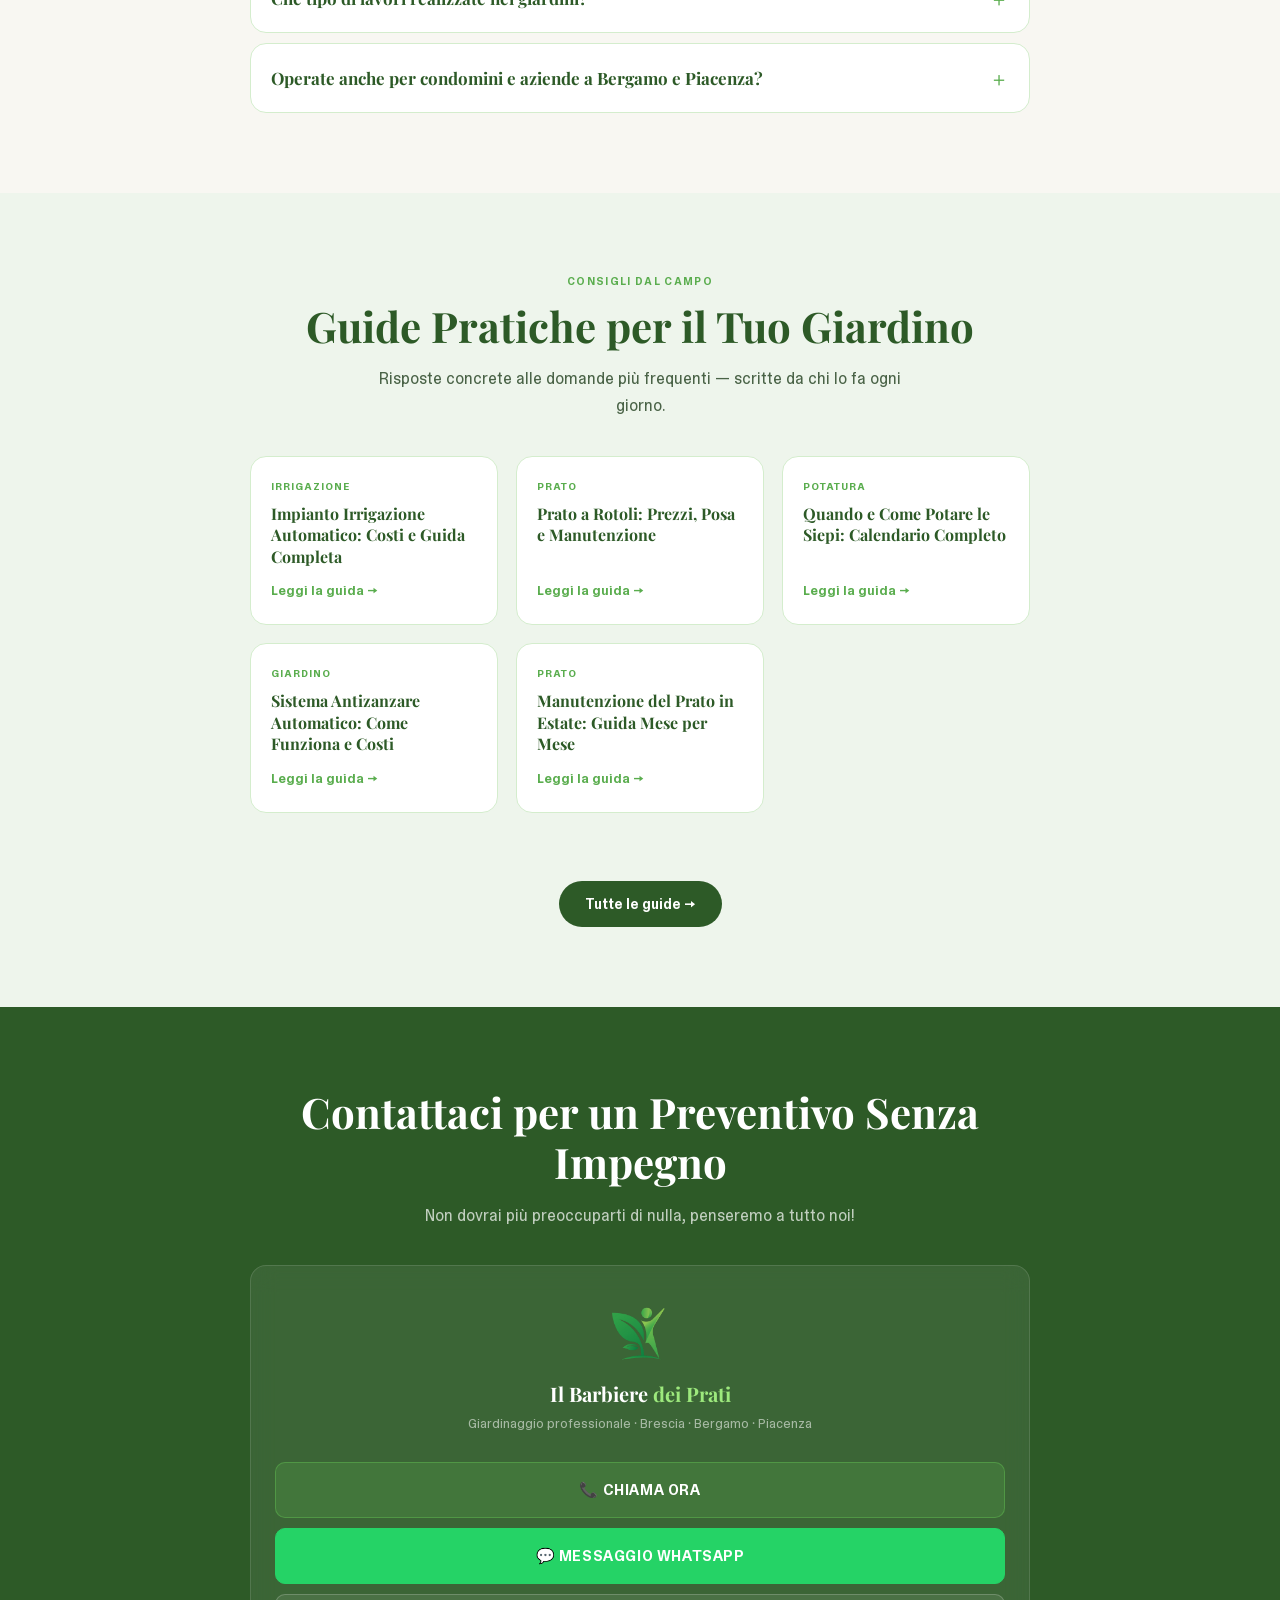
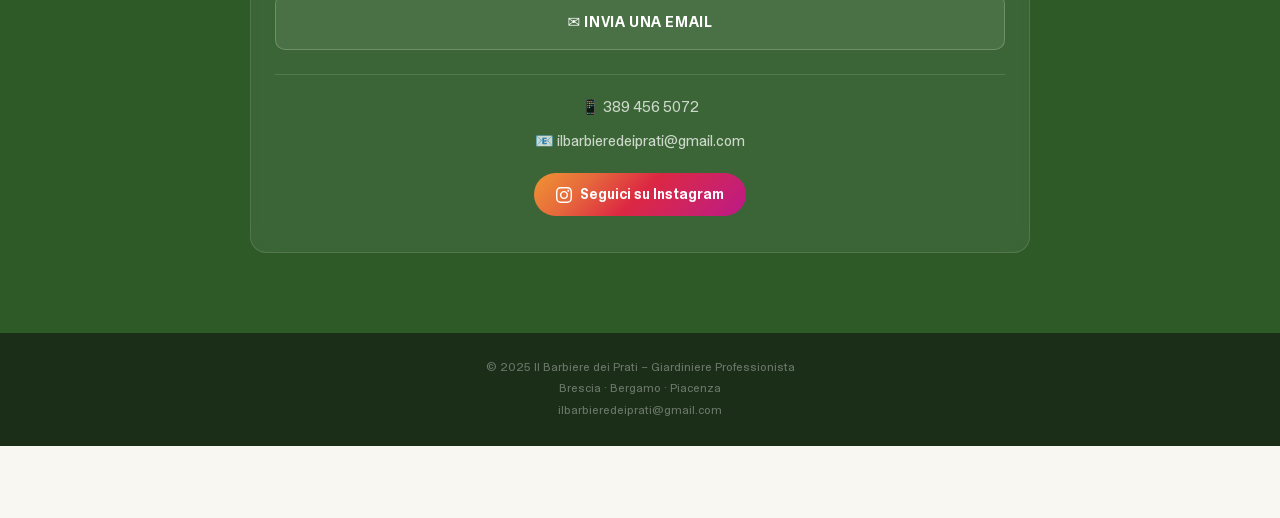
==== commit ab53c794: "Aggiungi blog con 5 guide SEO + sezione blog in homepage - /blog/blog.css: CSS condiviso per tutti g" ====
--- a/index.html
+++ b/index.html
@@ -273,6 +273,15 @@
 .pr-body{font-size:15px;color:var(--tm);line-height:1.75;margin-bottom:20px}
 .pr-link{display:inline-flex;align-items:center;gap:6px;color:var(--gd);font-weight:600;font-size:14px;text-decoration:none;border-bottom:2px solid var(--gold);padding-bottom:2px;transition:color .2s}
 .pr-link:hover{color:var(--gl)}
+#blog{background:var(--gp)}
+.blog-grid-home{display:grid;grid-template-columns:repeat(3,1fr);gap:18px;margin-top:36px}
+.blog-card-home{background:var(--w);border:1px solid var(--gmt);border-radius:var(--r);padding:22px 20px;text-decoration:none;display:flex;flex-direction:column;gap:8px;transition:all .25s}
+.blog-card-home:hover{border-color:var(--gl);transform:translateY(-3px);box-shadow:var(--sh)}
+.bch-cat{font-size:10px;font-weight:700;color:var(--gl);text-transform:uppercase;letter-spacing:.1em}
+.bch-title{font-family:'Playfair Display',serif;font-size:16px;font-weight:700;color:var(--gd);line-height:1.35;flex-grow:1}
+.bch-arrow{font-size:13px;color:var(--gl);font-weight:600;margin-top:6px}
+.blog-all{display:inline-flex;align-items:center;gap:8px;margin-top:32px;background:var(--gd);color:var(--w);padding:12px 26px;border-radius:50px;font-weight:600;font-size:14px;text-decoration:none;transition:background .2s}
+.blog-all:hover{background:var(--gm)}
 .pr-seal{display:inline-flex;align-items:center;gap:6px;background:var(--gp);border:1px solid var(--gmt);border-radius:50px;padding:5px 12px;font-size:11px;font-weight:600;color:var(--gd);text-transform:uppercase;letter-spacing:.06em;margin-bottom:14px}
 #faq{background:var(--cream)}
 .fql{margin-top:36px;display:flex;flex-direction:column;gap:10px}
@@ -302,7 +311,8 @@
 footer{background:var(--td);padding:24px;text-align:center}
 footer p{font-size:12px;color:rgba(255,255,255,.35);line-height:1.8}
 footer a{color:rgba(255,255,255,.35);text-decoration:none}
-@media(max-width:400px){nav{padding:0 12px}.nl-t{display:none}section{padding:60px 16px}}
+@media(max-width:700px){.blog-grid-home{grid-template-columns:1fr 1fr}}
+@media(max-width:400px){nav{padding:0 12px}.nl-t{display:none}section{padding:60px 16px}.blog-grid-home{grid-template-columns:1fr}}
 </style>
 </head>
 <body>
@@ -524,6 +534,46 @@
   </div>
 </section>
 
+<section id="blog">
+  <div class="con">
+    <div class="tc">
+      <div class="sl">Consigli dal campo</div>
+      <h2 class="st">Guide Pratiche per il Tuo Giardino</h2>
+      <p class="ss">Risposte concrete alle domande più frequenti — scritte da chi lo fa ogni giorno.</p>
+    </div>
+    <div class="blog-grid-home">
+      <a href="blog/impianto-irrigazione-automatico-giardino.html" class="blog-card-home">
+        <div class="bch-cat">Irrigazione</div>
+        <div class="bch-title">Impianto Irrigazione Automatico: Costi e Guida Completa</div>
+        <div class="bch-arrow">Leggi la guida →</div>
+      </a>
+      <a href="blog/prato-a-rotoli-prezzi-posa.html" class="blog-card-home">
+        <div class="bch-cat">Prato</div>
+        <div class="bch-title">Prato a Rotoli: Prezzi, Posa e Manutenzione</div>
+        <div class="bch-arrow">Leggi la guida →</div>
+      </a>
+      <a href="blog/potatura-siepi-calendario-tecniche.html" class="blog-card-home">
+        <div class="bch-cat">Potatura</div>
+        <div class="bch-title">Quando e Come Potare le Siepi: Calendario Completo</div>
+        <div class="bch-arrow">Leggi la guida →</div>
+      </a>
+      <a href="blog/sistema-antizanzare-giardino.html" class="blog-card-home">
+        <div class="bch-cat">Giardino</div>
+        <div class="bch-title">Sistema Antizanzare Automatico: Come Funziona e Costi</div>
+        <div class="bch-arrow">Leggi la guida →</div>
+      </a>
+      <a href="blog/manutenzione-prato-estate.html" class="blog-card-home">
+        <div class="bch-cat">Prato</div>
+        <div class="bch-title">Manutenzione del Prato in Estate: Guida Mese per Mese</div>
+        <div class="bch-arrow">Leggi la guida →</div>
+      </a>
+    </div>
+    <div style="text-align:center;margin-top:36px">
+      <a href="blog/" class="blog-all">Tutte le guide →</a>
+    </div>
+  </div>
+</section>
+
 <section id="contatti">
   <div class="con">
     <div class="tc">
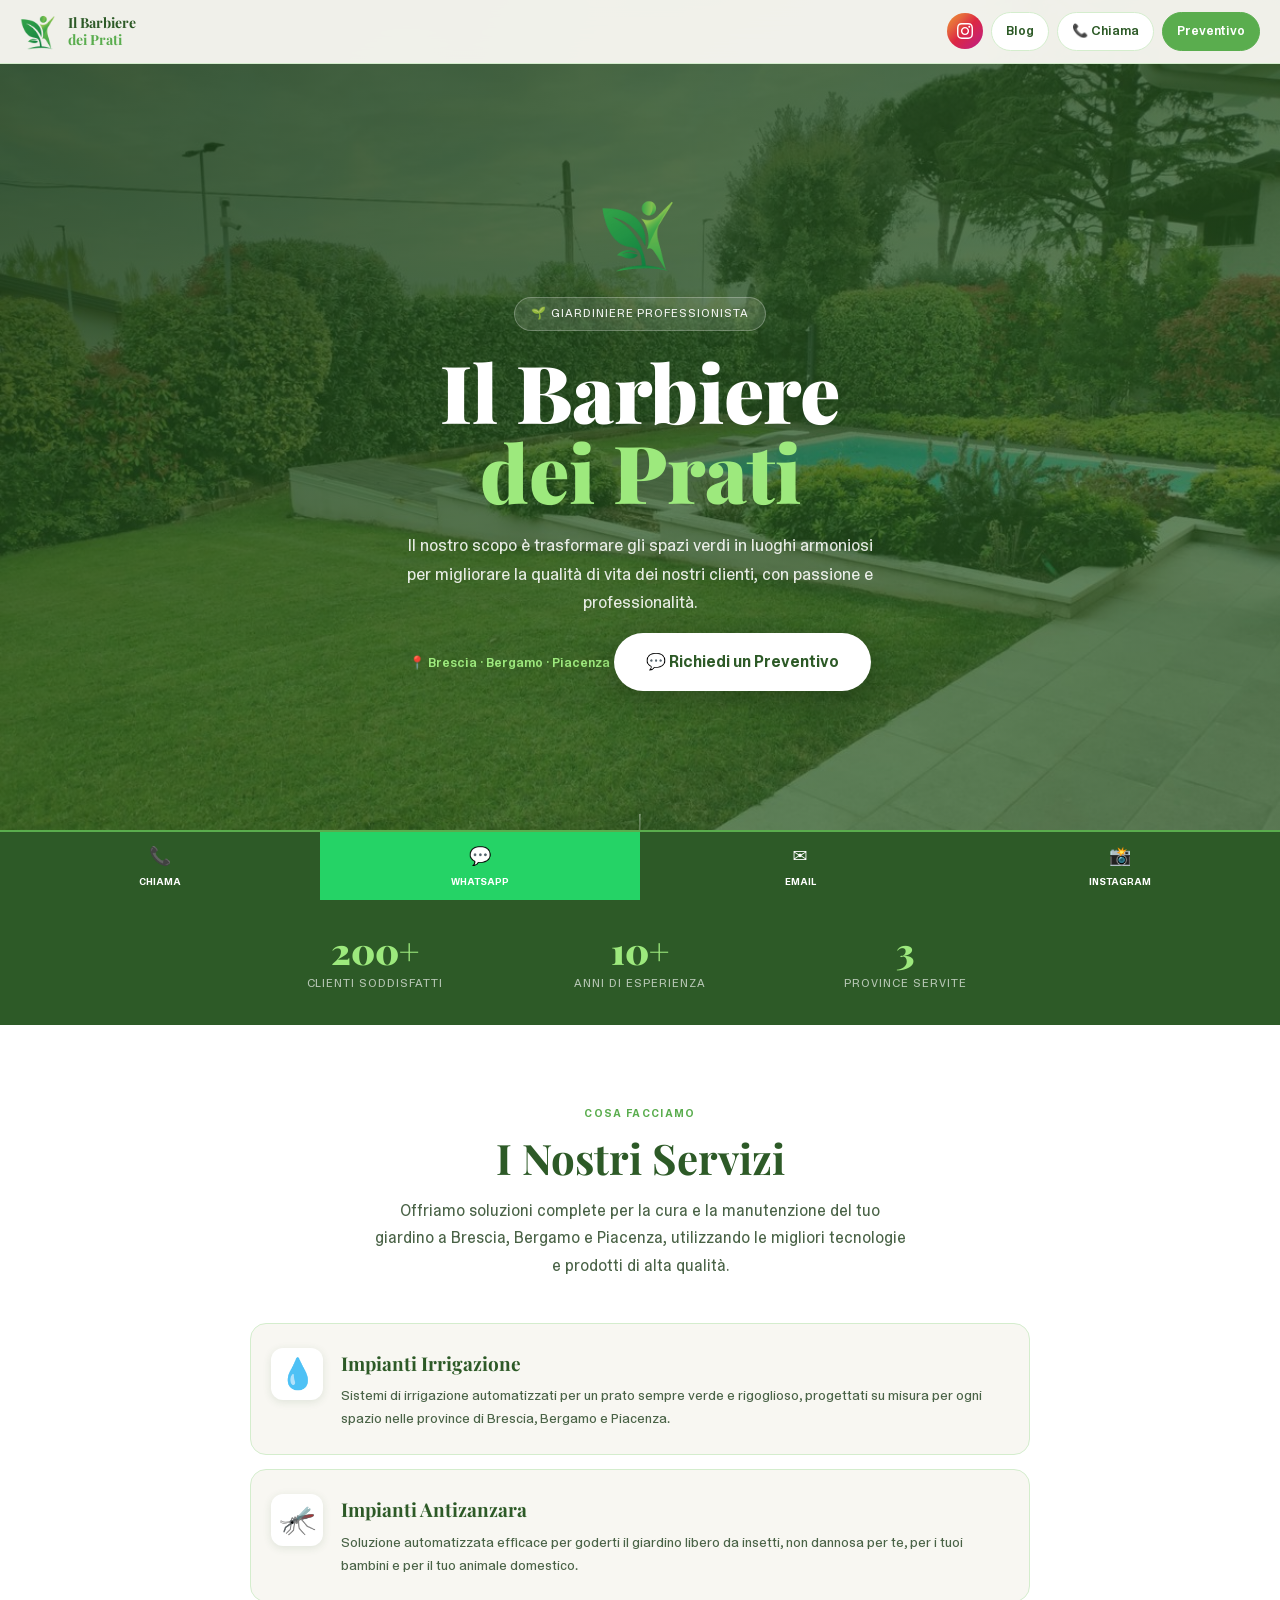
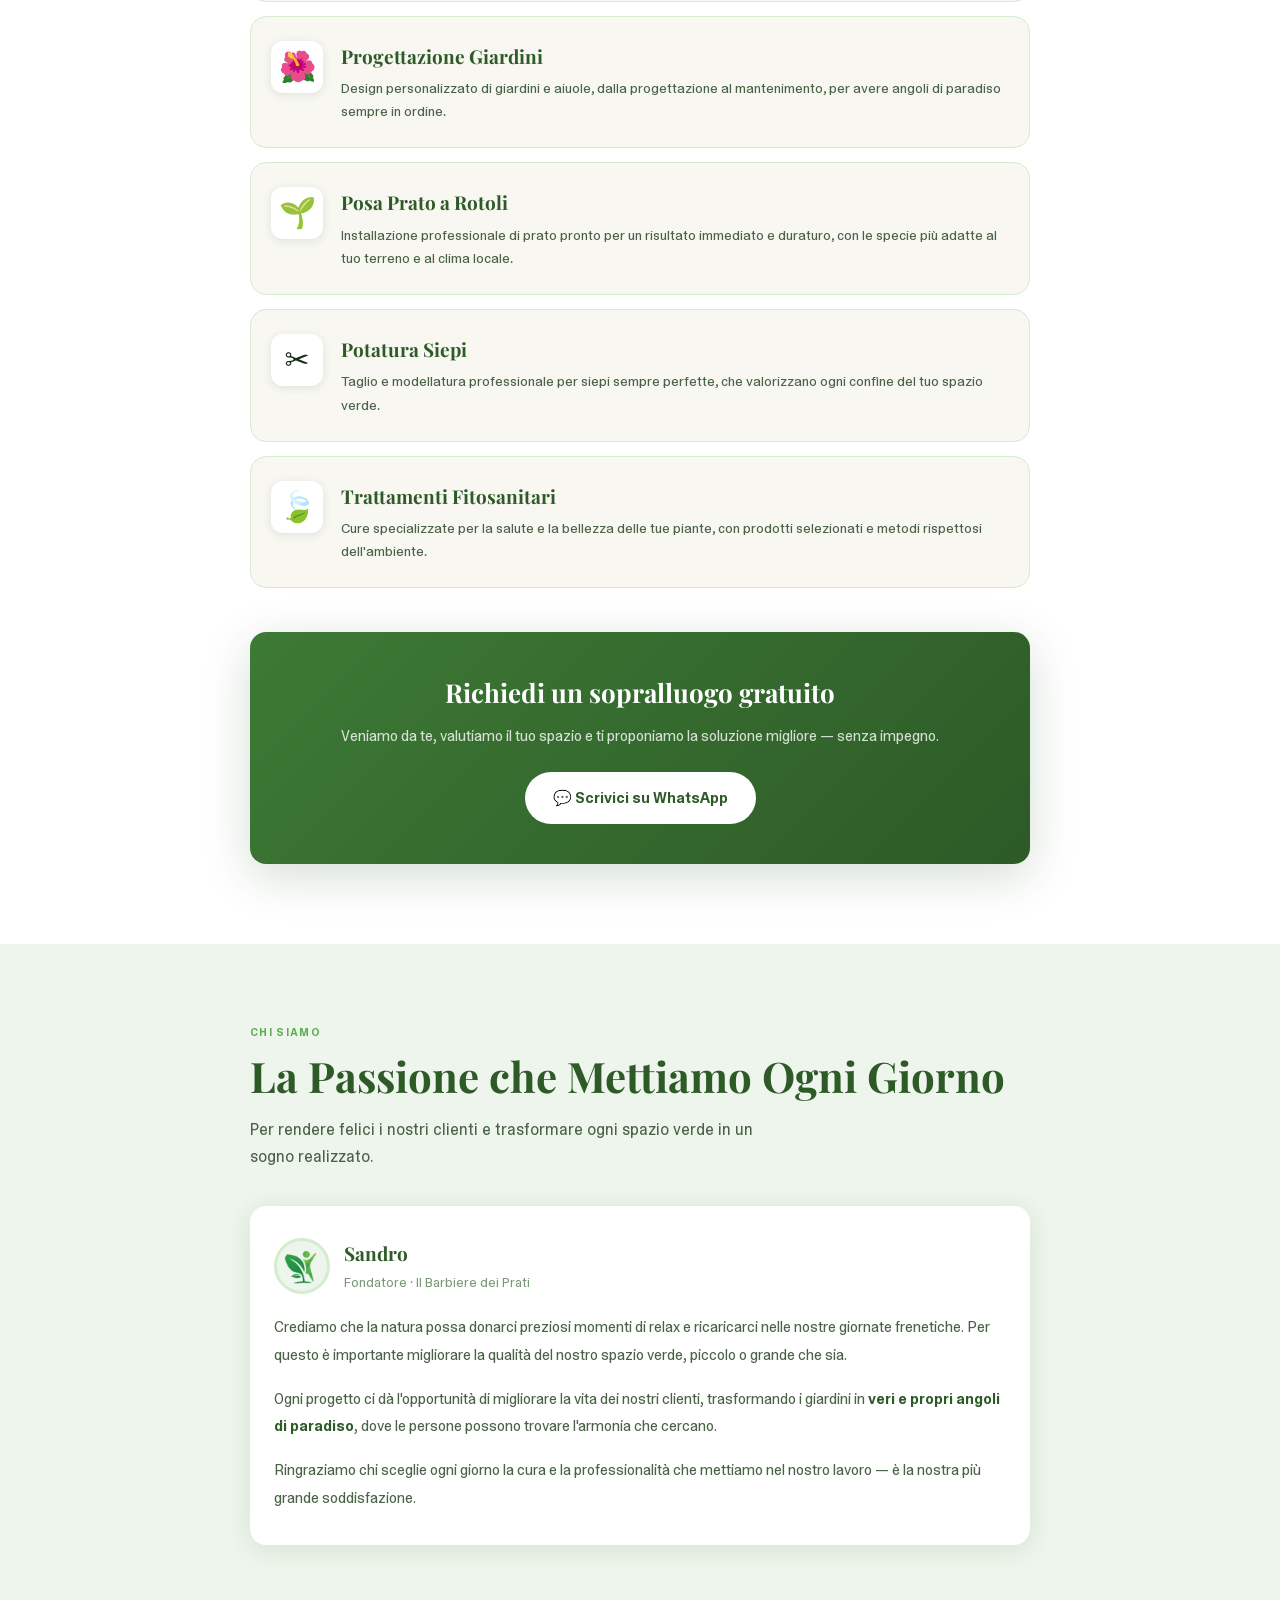
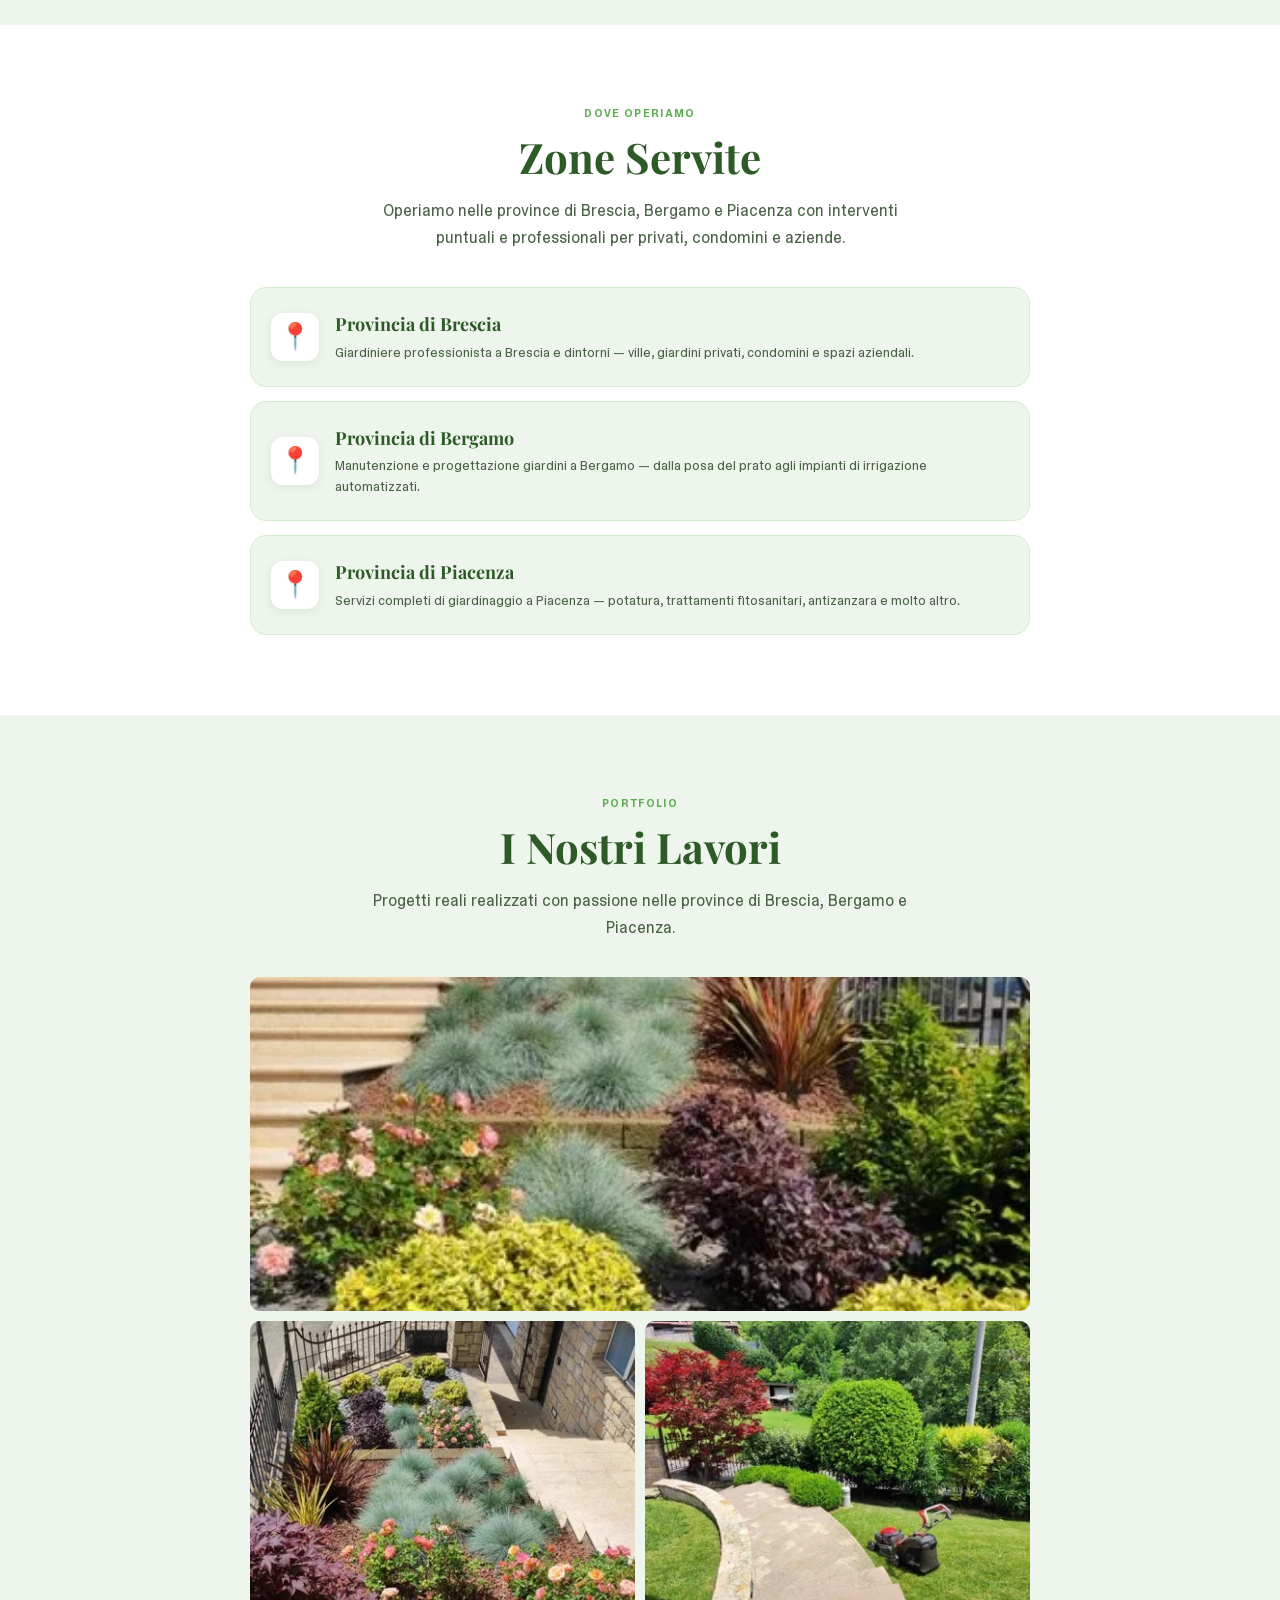
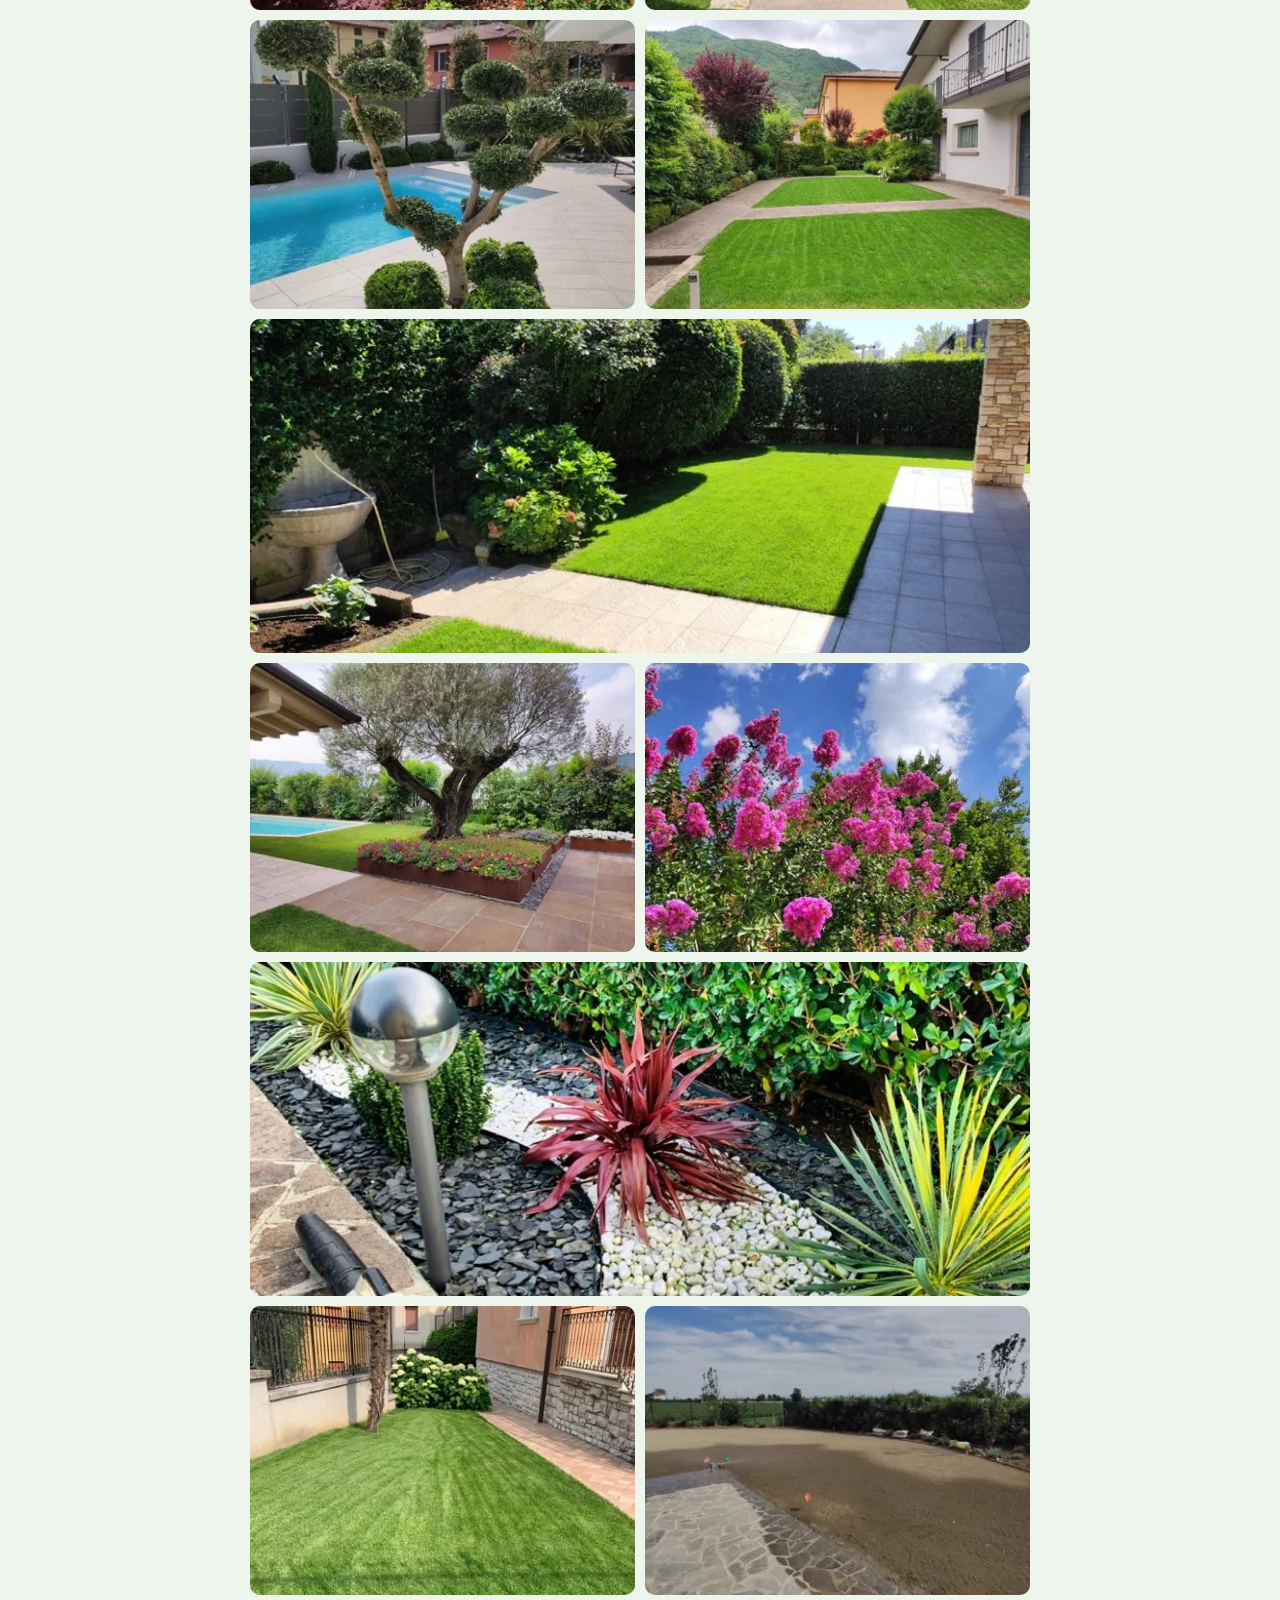
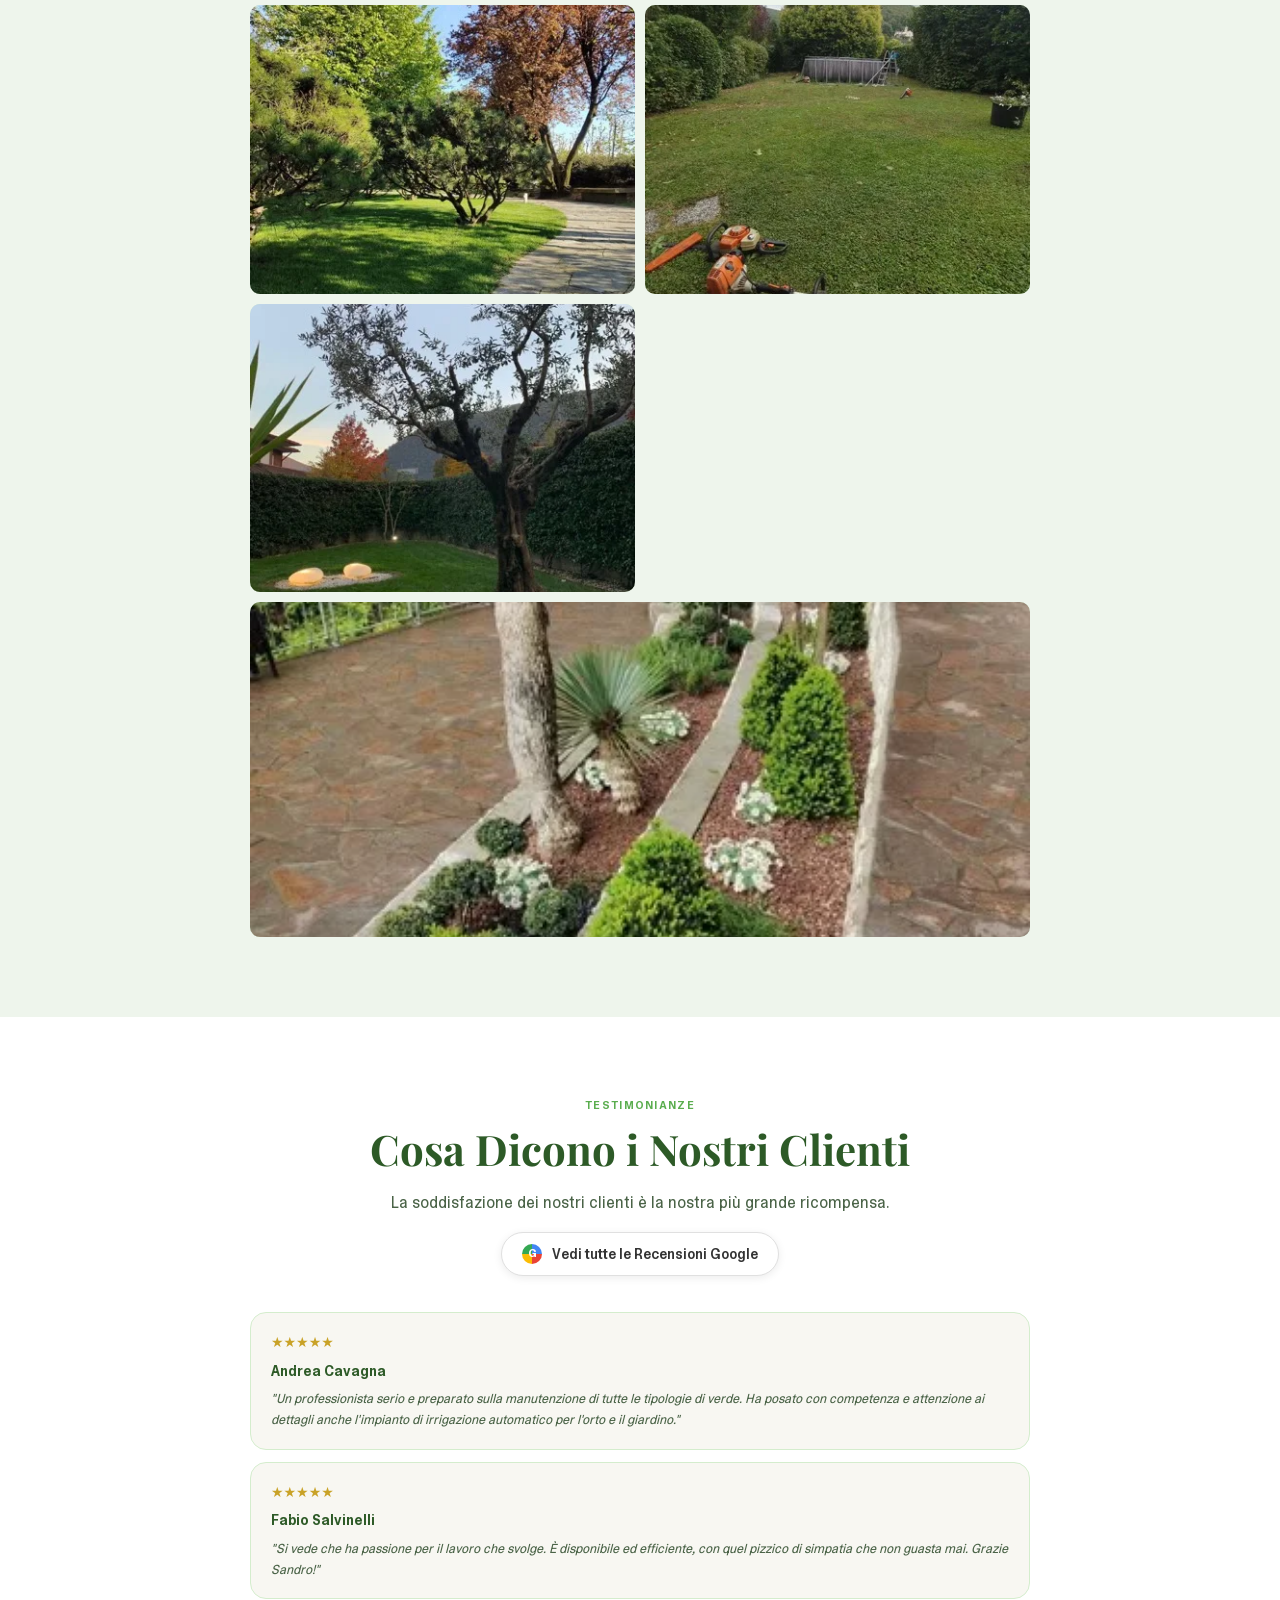
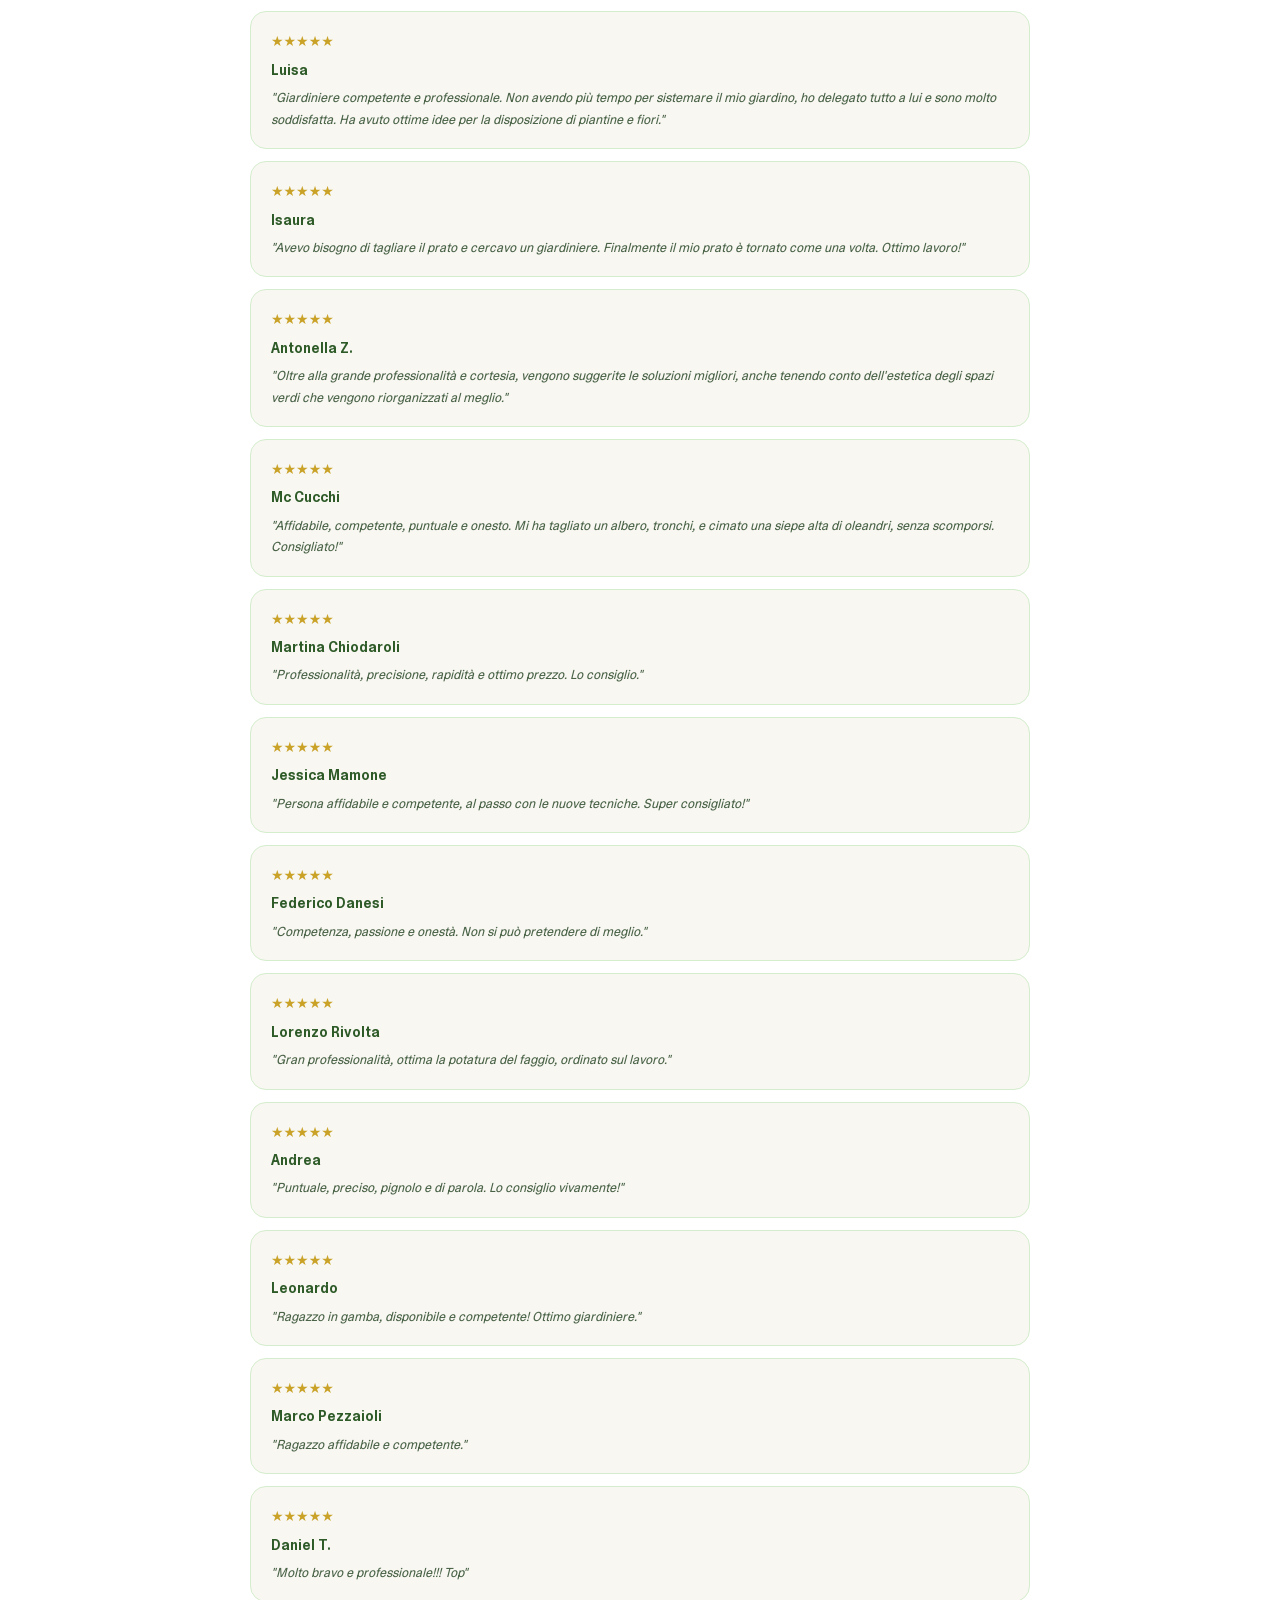
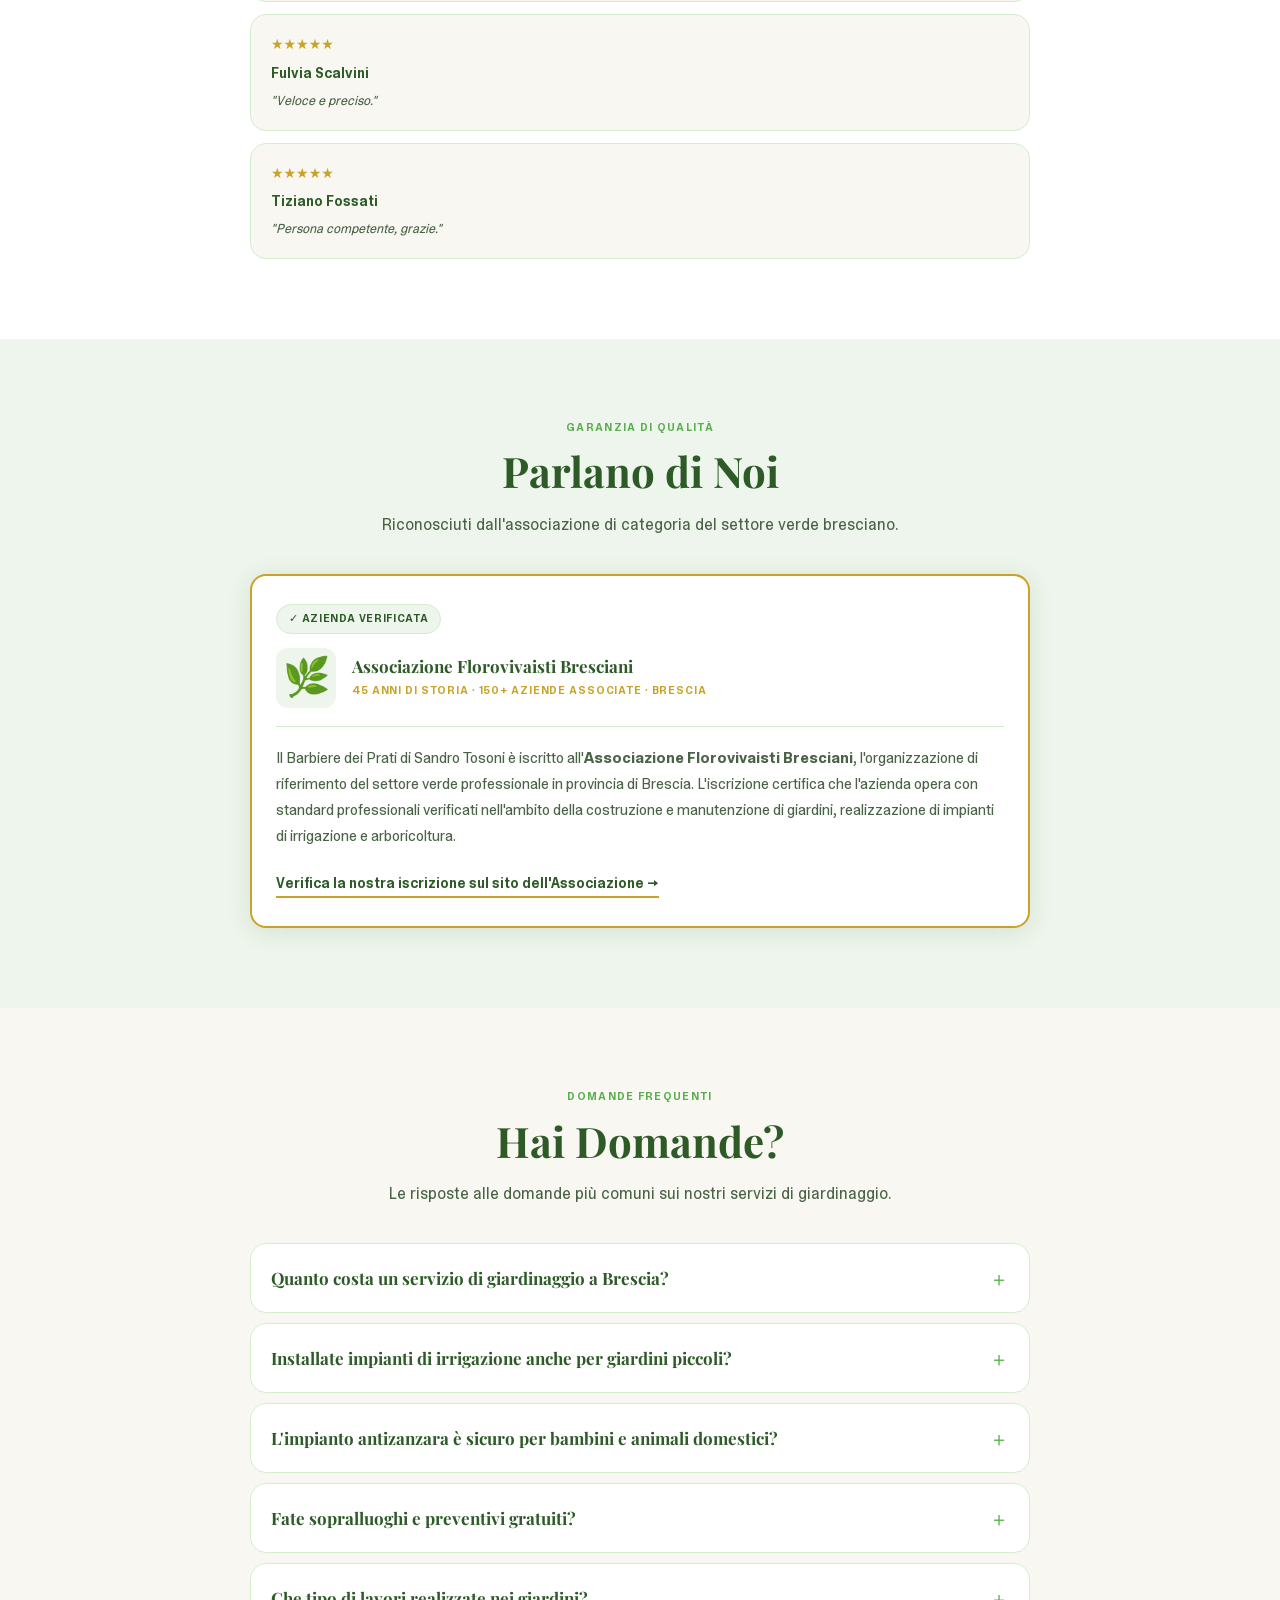
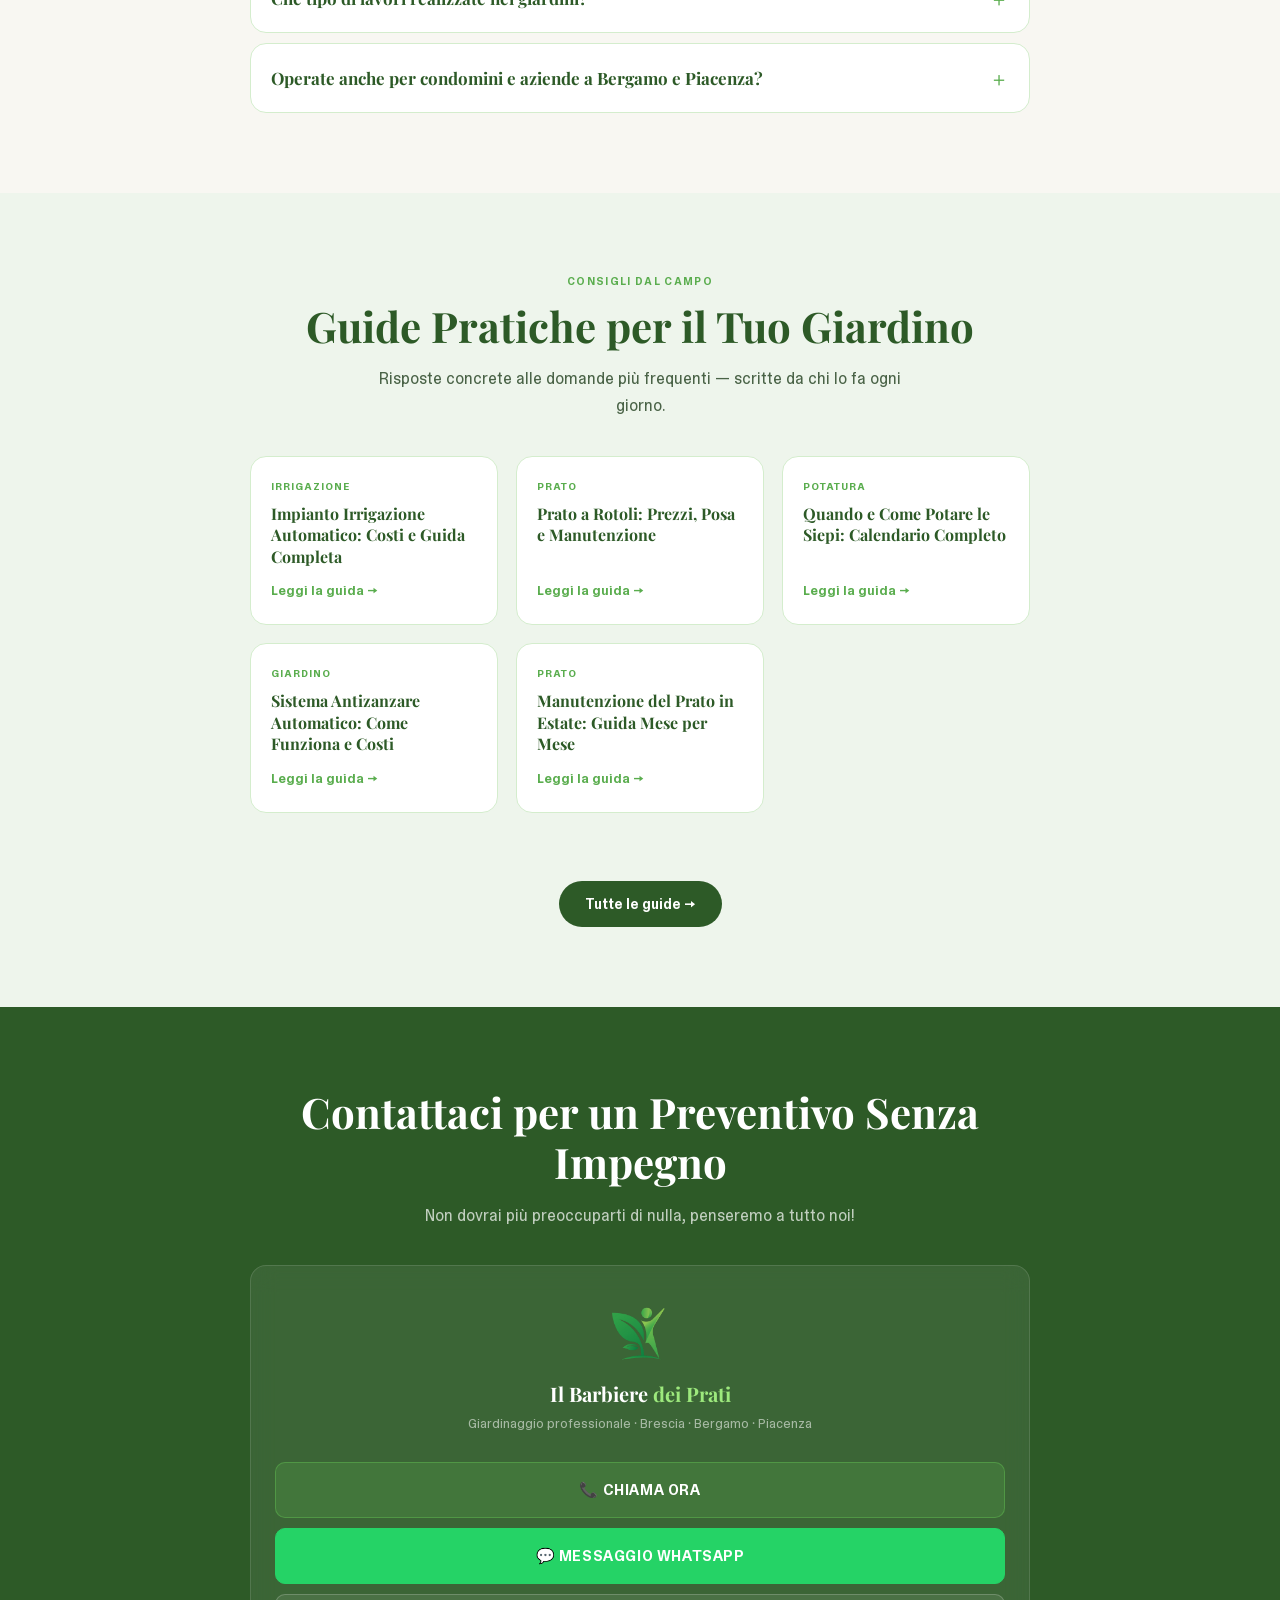
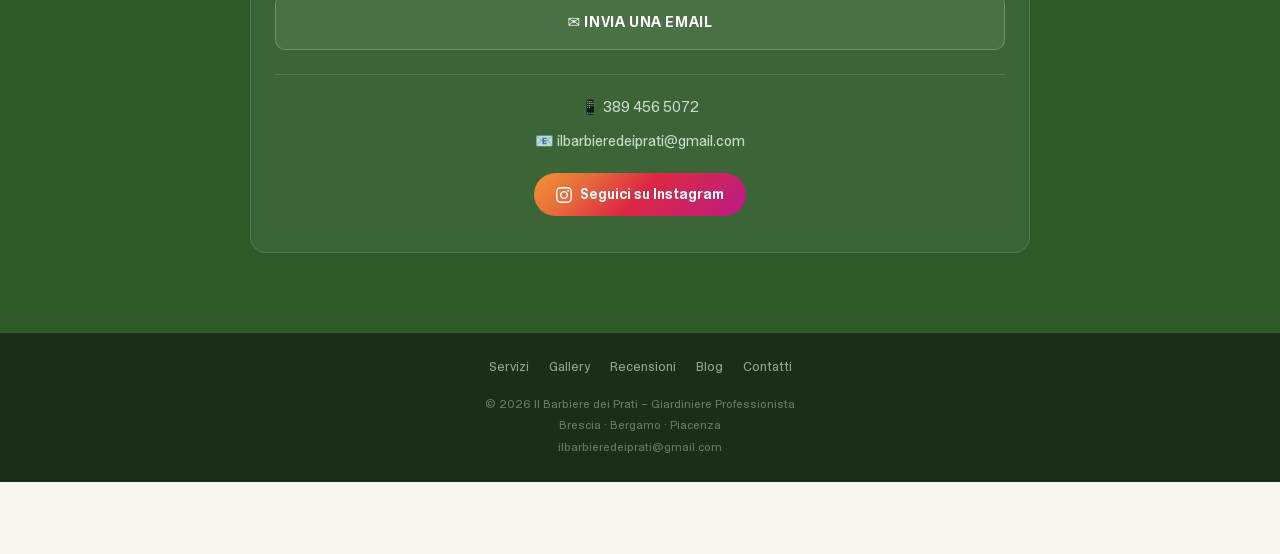
==== commit b0499196: "Restyling blog: hero header articoli, card visive, nav e footer aggiornati - blog.css: header artico" ====
--- a/index.html
+++ b/index.html
@@ -6,6 +6,7 @@
 <title>Il Barbiere dei Prati – Giardiniere Professionista Brescia, Bergamo, Piacenza</title>
 <meta name="description" content="Giardiniere professionista a Brescia, Bergamo e Piacenza. Impianti irrigazione automatizzati, antizanzara, posa prato a rotoli, progettazione giardini, potatura siepi. Preventivo gratuito."/>
 <meta name="robots" content="index,follow"/>
+<meta name="google-site-verification" content="d-WX5pJSgoB0ieYz7vinlx-wEONZFpqK9xfWhA-rMxE"/>
 <link rel="canonical" href="https://www.ilbarbieredeiprati.it/"/>
 
 <!-- Open Graph -->
@@ -326,6 +327,7 @@
     <a href="https://www.instagram.com/il_barbiere_dei_prati?igsh=NGYzZjZsdzBpZDFh" target="_blank" rel="noopener" class="nig" aria-label="Instagram Il Barbiere dei Prati">
       <svg viewBox="0 0 24 24" aria-hidden="true"><path d="M12 2.163c3.204 0 3.584.012 4.85.07 3.252.148 4.771 1.691 4.919 4.919.058 1.265.069 1.645.069 4.849 0 3.205-.012 3.584-.069 4.849-.149 3.225-1.664 4.771-4.919 4.919-1.266.058-1.644.07-4.85.07-3.204 0-3.584-.012-4.849-.07-3.26-.149-4.771-1.699-4.919-4.92-.058-1.265-.07-1.644-.07-4.849 0-3.204.013-3.583.07-4.849.149-3.227 1.664-4.771 4.919-4.919 1.266-.057 1.645-.069 4.849-.069zm0-2.163c-3.259 0-3.667.014-4.947.072-4.358.2-6.78 2.618-6.98 6.98-.059 1.281-.073 1.689-.073 4.948 0 3.259.014 3.668.072 4.948.2 4.358 2.618 6.78 6.98 6.98 1.281.058 1.689.072 4.948.072 3.259 0 3.668-.014 4.948-.072 4.354-.2 6.782-2.618 6.979-6.98.059-1.28.073-1.689.073-4.948 0-3.259-.014-3.667-.072-4.947-.196-4.354-2.617-6.78-6.979-6.98-1.281-.059-1.69-.073-4.949-.073zm0 5.838c-3.403 0-6.162 2.759-6.162 6.162s2.759 6.163 6.162 6.163 6.162-2.759 6.162-6.163c0-3.403-2.759-6.162-6.162-6.162zm0 10.162c-2.209 0-4-1.79-4-4 0-2.209 1.791-4 4-4s4 1.791 4 4c0 2.21-1.791 4-4 4zm6.406-11.845c-.796 0-1.441.645-1.441 1.44s.645 1.44 1.441 1.44c.795 0 1.439-.645 1.439-1.44s-.644-1.44-1.439-1.44z"/></svg>
     </a>
+    <a href="blog/" class="nb">Blog</a>
     <a href="tel:+393894565072" class="nb">📞 Chiama</a>
     <a href="#contatti" class="nb p">Preventivo</a>
   </div>
@@ -605,7 +607,14 @@
 </section>
 
 <footer>
-  <p>© 2025 Il Barbiere dei Prati – Giardiniere Professionista<br>Brescia · Bergamo · Piacenza<br><a href="mailto:ilbarbieredeiprati@gmail.com">ilbarbieredeiprati@gmail.com</a></p>
+  <div style="display:flex;justify-content:center;gap:20px;flex-wrap:wrap;margin-bottom:16px">
+    <a href="#servizi" style="color:rgba(255,255,255,.55);font-size:13px;text-decoration:none">Servizi</a>
+    <a href="#gallery" style="color:rgba(255,255,255,.55);font-size:13px;text-decoration:none">Gallery</a>
+    <a href="#recensioni" style="color:rgba(255,255,255,.55);font-size:13px;text-decoration:none">Recensioni</a>
+    <a href="blog/" style="color:rgba(255,255,255,.55);font-size:13px;text-decoration:none">Blog</a>
+    <a href="#contatti" style="color:rgba(255,255,255,.55);font-size:13px;text-decoration:none">Contatti</a>
+  </div>
+  <p>© 2026 Il Barbiere dei Prati – Giardiniere Professionista<br>Brescia · Bergamo · Piacenza<br><a href="mailto:ilbarbieredeiprati@gmail.com">ilbarbieredeiprati@gmail.com</a></p>
 </footer>
 
 </body>
